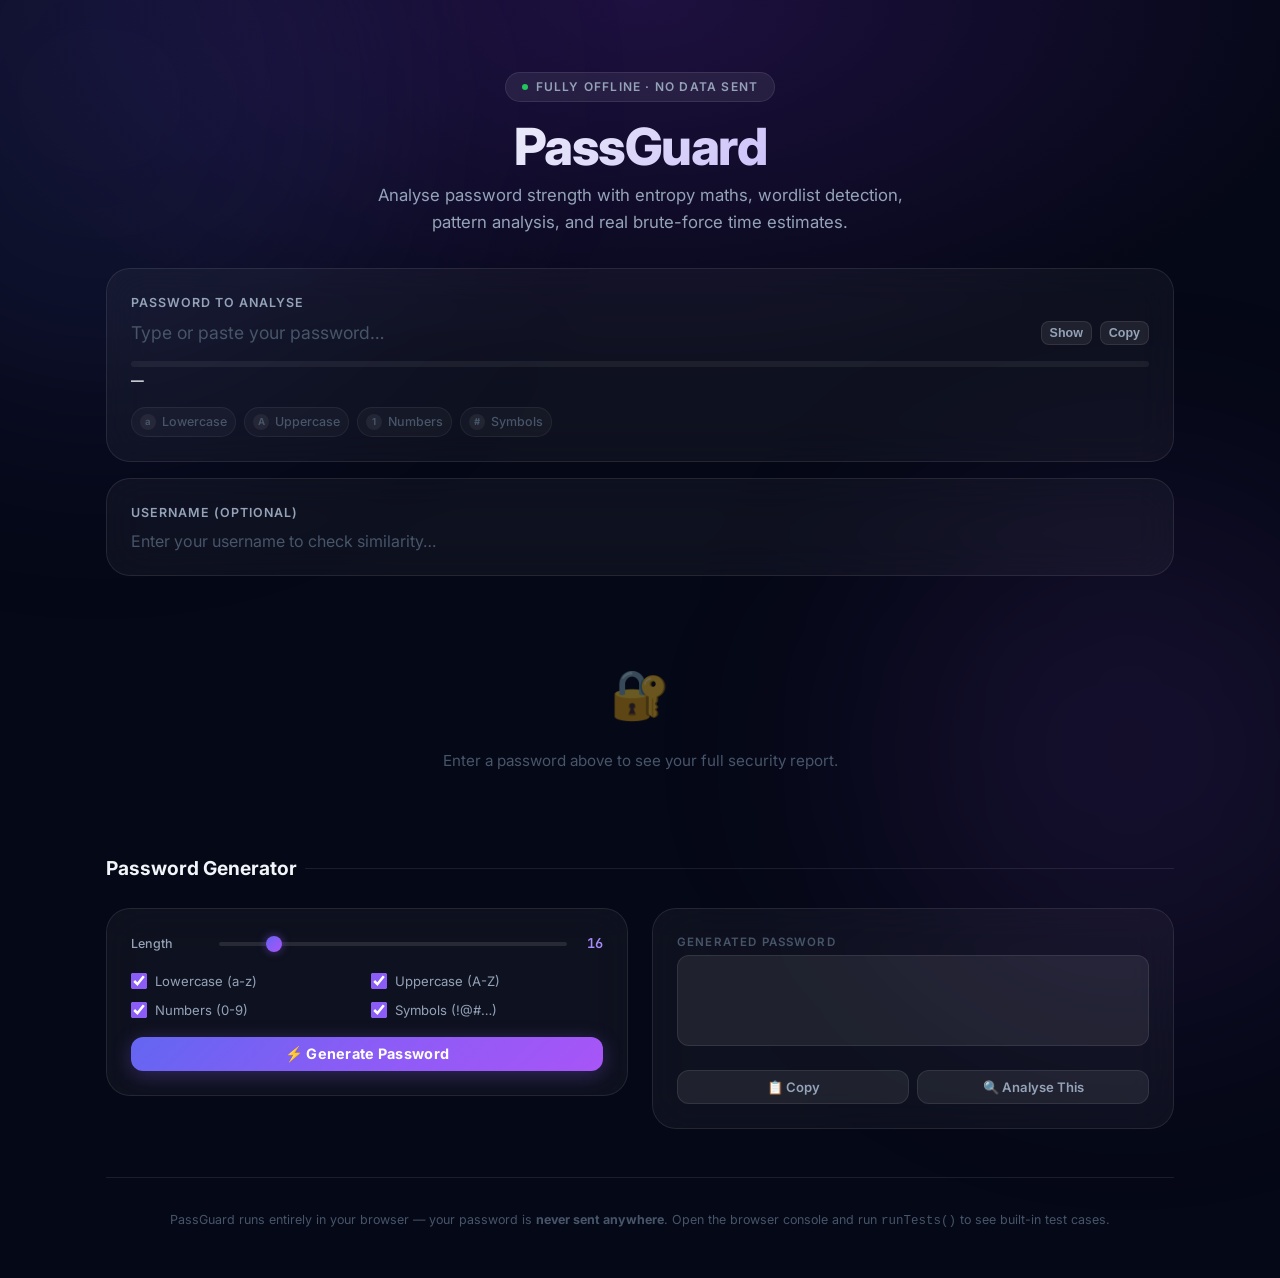
==== app/index.html @ c287ff13 "feat: Restructure project into app, extension, and shared modules" ====
<!DOCTYPE html>
<html lang="en">
<head>
  <meta charset="UTF-8" />
  <meta name="viewport" content="width=device-width, initial-scale=1.0" />
  <meta name="description" content="Analyse your password's strength with entropy calculation, pattern detection, common wordlist checks, username similarity analysis, and brute-force time estimation. Fully offline." />
  <title>PassGuard — Password Strength Analyzer</title>

  <!-- Favicon (inline SVG as data URI) -->
  <link rel="icon" href="data:image/svg+xml,<svg xmlns='http://www.w3.org/2000/svg' viewBox='0 0 100 100'><text y='.9em' font-size='90'>🔐</text></svg>" />

  <link rel="stylesheet" href="style.css" />
</head>
<body>

<div class="page-wrapper">

  <!-- ── Header ──────────────────────────────────────────────────────────── -->
  <header class="site-header">
    <div class="logo-badge">
      <span class="dot"></span>
      Fully Offline · No Data Sent
    </div>
    <h1>PassGuard</h1>
    <p>Analyse password strength with entropy maths, wordlist detection, pattern analysis, and real brute-force time estimates.</p>
  </header>

  <!-- ── Input Card ───────────────────────────────────────────────────────── -->
  <section class="input-section" aria-label="Password input">

    <div class="glass-card">
      <label class="input-label" for="password-input">Password to Analyse</label>
      <div class="input-row">
        <input
          type="password"
          id="password-input"
          class="password-field"
          placeholder="Type or paste your password…"
          autocomplete="off"
          autocorrect="off"
          autocapitalize="off"
          spellcheck="false"
        />
        <button class="icon-btn" id="toggle-visibility" aria-label="Toggle password visibility">Show</button>
        <button class="icon-btn" id="copy-btn" aria-label="Copy password">Copy</button>
      </div>

      <!-- Strength bar -->
      <div class="strength-bar-track" role="progressbar" aria-label="Password strength">
        <div id="strength-bar"></div>
      </div>
      <div class="strength-label-row">
        <span id="strength-label" class="strength-label">—</span>
      </div>

      <!-- Character class indicators -->
      <div class="char-indicators" aria-label="Character class checklist">
        <div class="char-ind inactive" id="ind-lower">
          <span class="ind-icon">a</span> Lowercase
        </div>
        <div class="char-ind inactive" id="ind-upper">
          <span class="ind-icon">A</span> Uppercase
        </div>
        <div class="char-ind inactive" id="ind-digit">
          <span class="ind-icon">1</span> Numbers
        </div>
        <div class="char-ind inactive" id="ind-symbol">
          <span class="ind-icon">#</span> Symbols
        </div>
      </div>
    </div>

    <div class="glass-card">
      <label class="input-label" for="username-input">Username (optional)</label>
      <div class="input-row">
        <input
          type="text"
          id="username-input"
          class="text-field"
          placeholder="Enter your username to check similarity…"
          autocomplete="off"
          spellcheck="false"
        />
      </div>
    </div>

  </section>

  <!-- ── Empty state ──────────────────────────────────────────────────────── -->
  <div id="empty-state" aria-live="polite">
    <div class="empty-state">
      <div class="empty-icon">🔐</div>
      <p>Enter a password above to see your full security report.</p>
    </div>
  </div>

  <!-- ── Results ──────────────────────────────────────────────────────────── -->
  <section id="results-panel" class="hidden" aria-live="polite" aria-label="Analysis results">

    <div class="results-grid">

      <!-- Left column: Score ring + breakdown -->
      <div>
        <div class="glass-card score-card">
          <!-- SVG Score Ring -->
          <div class="score-ring-wrap" role="img" aria-label="Password score ring">
            <svg width="160" height="160" viewBox="0 0 120 120">
              <circle id="score-ring-bg"   cx="60" cy="60" r="54" />
              <circle id="score-ring-fill" cx="60" cy="60" r="54" />
            </svg>
            <div class="score-center">
              <span id="score-value" aria-label="Score">0</span>
              <span class="score-max">/100</span>
            </div>
          </div>

          <div id="score-category" class="score-category">—</div>

          <!-- Score breakdown bars -->
          <div class="section-title">Score Breakdown</div>
          <div id="breakdown-bars"></div>
        </div>
      </div>

      <!-- Right column: stats, issues, crack time, suggestions -->
      <div>

        <!-- Stat cards -->
        <div class="stats-grid" aria-label="Password statistics">
          <div class="stat-card">
            <div class="stat-label">Length</div>
            <div class="stat-value" id="stat-length">—</div>
          </div>
          <div class="stat-card">
            <div class="stat-label">Entropy</div>
            <div class="stat-value" id="stat-entropy">—</div>
          </div>
          <div class="stat-card">
            <div class="stat-label">Charset Size</div>
            <div class="stat-value" id="stat-charset">—</div>
          </div>
          <div class="stat-card">
            <div class="stat-label">Variety</div>
            <div class="stat-value" id="stat-variety">—</div>
          </div>
        </div>

        <!-- Issues panel (hidden when no issues) -->
        <div id="issues-panel" class="issues-panel hidden" role="alert" aria-label="Security issues">
          <div class="issues-header">⚠ Issues Found</div>
          <ul id="issues-list" class="issues-list"></ul>
        </div>

        <!-- Crack time table -->
        <div class="glass-card" style="padding: var(--sp-lg); margin-bottom: var(--sp-lg);">
          <div class="section-title">Estimated Crack Time</div>
          <table class="crack-table" aria-label="Brute-force crack time estimates">
            <thead>
              <tr>
                <th>Attack Scenario</th>
                <th style="text-align:right;">Est. Time</th>
              </tr>
            </thead>
            <tbody id="crack-time-body"></tbody>
          </table>
        </div>

        <!-- Suggestions -->
        <div class="glass-card" style="padding: var(--sp-lg);">
          <div class="section-title">Suggestions</div>
          <div id="suggestions-list" class="suggestions-list"></div>
        </div>

      </div>
    </div>
  </section>

  <!-- ── Advanced Personalized Attack Analysis ─────────────────────────────── -->
  <section id="personal-attack-section" class="hidden personal-attack-section" aria-label="Advanced personalized attack analysis">

    <h2 class="section-heading">🎯 Advanced Personalized Attack Analysis</h2>

    <!-- Step 2: CTA card — always visible when password is entered -->
    <div id="personal-cta-card" class="glass-card personal-cta-card">
      <div class="personal-cta-inner">
        <div class="personal-cta-icon">🕵️</div>
        <div class="personal-cta-text">
          <div class="personal-cta-title">Simulate a Targeted Attack</div>
          <p class="personal-cta-desc">
            Test your password against a personalised dictionary generated from information
            someone who knows you might use — names, birthdays, pets, and more.
            All fields are optional. Nothing is sent anywhere.
          </p>
        </div>
        <button id="show-personal-form-btn" class="btn-personal-run" aria-label="Run advanced personalized analysis">
          Run Advanced Analysis
        </button>
      </div>
    </div>

    <!-- Step 3: Profile form (hidden until button clicked) -->
    <div id="personal-form-card" class="glass-card hidden personal-form-card">
      <div class="personal-form-header">
        <span class="personal-form-icon">👤</span>
        <div>
          <div class="personal-form-title">Enter Personal Information</div>
          <div class="personal-form-subtitle">All fields are optional — fill in what you know.</div>
        </div>
      </div>

      <div class="personal-form-grid">

        <div class="personal-field-group">
          <label class="personal-field-label" for="pa-first-name">First Name</label>
          <input type="text" id="pa-first-name" class="personal-field-input" placeholder="e.g. Sanskar" autocomplete="off" spellcheck="false" />
        </div>

        <div class="personal-field-group">
          <label class="personal-field-label" for="pa-last-name">Last Name</label>
          <input type="text" id="pa-last-name" class="personal-field-input" placeholder="e.g. Phougat" autocomplete="off" spellcheck="false" />
        </div>

        <div class="personal-field-group">
          <label class="personal-field-label" for="pa-nickname">Nickname</label>
          <input type="text" id="pa-nickname" class="personal-field-input" placeholder="e.g. Sandy" autocomplete="off" spellcheck="false" />
        </div>

        <div class="personal-field-group">
          <label class="personal-field-label" for="pa-username">Username</label>
          <input type="text" id="pa-username" class="personal-field-input" placeholder="e.g. sanskar_01" autocomplete="off" spellcheck="false" />
        </div>

        <div class="personal-field-group">
          <label class="personal-field-label" for="pa-dob">Date of Birth</label>
          <input type="date" id="pa-dob" class="personal-field-input personal-field-date" />
        </div>

        <div class="personal-field-group">
          <label class="personal-field-label" for="pa-partner">Partner's Name</label>
          <input type="text" id="pa-partner" class="personal-field-input" placeholder="e.g. Priya" autocomplete="off" spellcheck="false" />
        </div>

        <div class="personal-field-group">
          <label class="personal-field-label" for="pa-pet">Pet's Name</label>
          <input type="text" id="pa-pet" class="personal-field-input" placeholder="e.g. Bruno" autocomplete="off" spellcheck="false" />
        </div>

        <div class="personal-field-group">
          <label class="personal-field-label" for="pa-company">Company Name</label>
          <input type="text" id="pa-company" class="personal-field-input" placeholder="e.g. TechCorp" autocomplete="off" spellcheck="false" />
        </div>

      </div>

      <div class="personal-form-actions">
        <button id="run-personal-analysis-btn" class="btn-primary personal-generate-btn" aria-label="Generate dictionary and analyse">
          ⚡ Generate &amp; Analyse
        </button>
        <button id="cancel-personal-btn" class="btn-secondary" aria-label="Cancel">
          Cancel
        </button>
      </div>
    </div>

    <!-- Loading state -->
    <div id="personal-loading-card" class="glass-card hidden personal-loading-card" aria-live="polite">
      <div class="personal-loading-inner">
        <div class="personal-spinner"></div>
        <div class="personal-loading-text">
          <div class="personal-loading-title">Generating personalised dictionary…</div>
          <div class="personal-loading-sub">Analysing name combinations, dates, and patterns</div>
        </div>
      </div>
    </div>

    <!-- Step 6: Results card -->
    <div id="personal-results-card" class="glass-card hidden personal-results-card" aria-live="polite">

      <!-- Top stat row -->
      <div class="personal-stats-row">

        <div class="personal-stat-card">
          <div class="personal-stat-label">Dictionary Size</div>
          <div class="personal-stat-value" id="pa-dict-size">—</div>
          <div class="personal-stat-sub">passwords generated</div>
        </div>

        <div class="personal-stat-card" id="pa-found-card">
          <div class="personal-stat-label">Password Found</div>
          <div class="personal-stat-value" id="pa-found">—</div>
          <div class="personal-stat-sub" id="pa-found-sub">in dictionary</div>
        </div>

        <div class="personal-stat-card" id="pa-rank-card">
          <div class="personal-stat-label">Attack Rank</div>
          <div class="personal-stat-value" id="pa-rank">—</div>
          <div class="personal-stat-sub">guess number</div>
        </div>

      </div>

      <!-- Personal Attack Score bar -->
      <div class="personal-score-section">
        <div class="personal-score-header">
          <span class="personal-score-label">Personalized Attack Resistance</span>
          <span class="personal-score-value" id="pa-score-value">—</span>
        </div>
        <div class="personal-score-track" role="progressbar" aria-label="Personal attack resistance score">
          <div class="personal-score-fill" id="pa-score-fill"></div>
        </div>
      </div>

      <!-- Risk level badge -->
      <div class="personal-risk-row">
        <span class="personal-risk-label">Risk Level</span>
        <span class="personal-risk-badge" id="pa-risk-badge">—</span>
      </div>

      <!-- Explanation list -->
      <div class="personal-explanation" id="pa-explanation">
        <div class="personal-explanation-title">⚡ Analysis Details</div>
        <ul class="personal-explanation-list" id="pa-explanation-list"></ul>
      </div>

      <!-- Actions -->
      <div class="personal-results-actions">
        <button id="download-dict-btn" class="btn-download-dict" aria-label="Download personalized dictionary as text file">
          ⬇️ Download Dictionary
        </button>
        <button id="rerun-personal-btn" class="btn-secondary personal-rerun-btn" aria-label="Edit profile and re-run analysis">
          ✏️ Edit &amp; Re-run
        </button>
      </div>

    </div>

  </section>

  <!-- ── Password Generator ────────────────────────────────────────────────── -->
  <section class="generator-section" aria-label="Password generator">
    <h2 class="section-heading">Password Generator</h2>

    <div class="generator-grid">

      <!-- Controls -->
      <div class="glass-card">
        <div class="gen-controls">

          <div class="slider-row">
            <span class="slider-label">Length</span>
            <input type="range" id="gen-length" min="8" max="64" value="16"
                   aria-label="Generated password length" />
            <span class="slider-value" id="gen-length-display">16</span>
          </div>

          <div class="checkbox-grid">
            <label class="checkbox-label">
              <input type="checkbox" id="gen-lower" checked /> Lowercase (a-z)
            </label>
            <label class="checkbox-label">
              <input type="checkbox" id="gen-upper" checked /> Uppercase (A-Z)
            </label>
            <label class="checkbox-label">
              <input type="checkbox" id="gen-digits" checked /> Numbers (0-9)
            </label>
            <label class="checkbox-label">
              <input type="checkbox" id="gen-symbols" checked /> Symbols (!@#…)
            </label>
          </div>

          <button class="btn-primary" id="gen-btn" aria-label="Generate new password">
            ⚡ Generate Password
          </button>

        </div>
      </div>

      <!-- Output -->
      <div class="glass-card">
        <div class="gen-output-wrap">
          <div class="gen-output-label">Generated Password</div>
          <textarea id="gen-output" rows="3" readonly aria-label="Generated password output"></textarea>
        </div>

        <div class="gen-actions">
          <button class="btn-secondary" id="gen-copy-btn" aria-label="Copy generated password">
            📋 Copy
          </button>
          <button class="btn-secondary" id="gen-use-btn" aria-label="Analyse generated password">
            🔍 Analyse This
          </button>
        </div>
      </div>

    </div>
  </section>

  <!-- ── Footer ───────────────────────────────────────────────────────────── -->
  <footer class="site-footer">
    <p>
      PassGuard runs entirely in your browser — your password is <strong>never sent anywhere</strong>.
      Open the browser console and run <code>runTests()</code> to see built-in test cases.
    </p>
  </footer>

</div><!-- /page-wrapper -->

<!-- ES Module entry point -->
<script type="module" src="app.js"></script>

</body>
</html>
---- app/style.css ----
/* ──────────────────────────────────────────────────────────────────────────────
   style.css — Password Strength Analyzer
   Dark glassmorphism design system with premium micro-animations.
   ─────────────────────────────────────────────────────────────────────────── */

/* ── Google Fonts ──────────────────────────────────────────────────────────── */
@import url('https://fonts.googleapis.com/css2?family=Inter:wght@300;400;500;600;700;800&family=JetBrains+Mono:wght@400;500&display=swap');

/* ── Design Tokens ─────────────────────────────────────────────────────────── */
:root {
  /* Background layers */
  --bg-base:       #050816;
  --bg-surface:    rgba(255,255,255,0.04);
  --bg-surface-2:  rgba(255,255,255,0.07);
  --bg-hover:      rgba(255,255,255,0.09);

  /* Brand gradient */
  --grad-primary:  linear-gradient(135deg, #6366f1 0%, #8b5cf6 50%, #a855f7 100%);
  --grad-bg:       radial-gradient(ellipse 80% 60% at 50% 0%, #1e1040 0%, #050816 70%);

  /* Text */
  --text-primary:   #f1f5f9;
  --text-secondary: #94a3b8;
  --text-muted:     #475569;

  /* Borders */
  --border:         rgba(255,255,255,0.09);
  --border-hover:   rgba(139,92,246,0.4);

  /* Severity colours */
  --c-danger:   #ef4444;
  --c-warning:  #f59e0b;
  --c-moderate: #84cc16;
  --c-safe:     #22c55e;

  /* Category colours */
  --c-weak:        #ef4444;
  --c-moderate-c:  #f59e0b;
  --c-strong:      #84cc16;
  --c-very-strong: #22c55e;

  /* Spacing scale */
  --sp-xs:  4px;
  --sp-sm:  8px;
  --sp-md:  16px;
  --sp-lg:  24px;
  --sp-xl:  32px;
  --sp-2xl: 48px;

  /* Border radius */
  --r-sm:  8px;
  --r-md:  12px;
  --r-lg:  16px;
  --r-xl:  24px;
  --r-pill: 999px;

  /* Transitions */
  --t-fast:   150ms ease;
  --t-normal: 250ms ease;
  --t-slow:   400ms ease;
}

/* ── Reset ─────────────────────────────────────────────────────────────────── */
*, *::before, *::after { box-sizing: border-box; margin: 0; padding: 0; }
html { font-size: 16px; scroll-behavior: smooth; }

body {
  font-family: 'Inter', system-ui, sans-serif;
  background: var(--bg-base);
  background-image: var(--grad-bg);
  background-attachment: fixed;
  color: var(--text-primary);
  min-height: 100vh;
  line-height: 1.6;
  -webkit-font-smoothing: antialiased;
}

/* Scrollbar */
::-webkit-scrollbar { width: 6px; }
::-webkit-scrollbar-track { background: transparent; }
::-webkit-scrollbar-thumb { background: rgba(139,92,246,0.4); border-radius: var(--r-pill); }

/* ── Floating background orbs ──────────────────────────────────────────────── */
body::before, body::after {
  content: "";
  position: fixed;
  border-radius: 50%;
  filter: blur(120px);
  pointer-events: none;
  z-index: 0;
}
body::before {
  width: 600px; height: 600px;
  top: -200px; left: -200px;
  background: rgba(99,102,241,0.12);
}
body::after {
  width: 500px; height: 500px;
  bottom: -100px; right: -100px;
  background: rgba(168,85,247,0.10);
}

/* ── Layout ────────────────────────────────────────────────────────────────── */
.page-wrapper {
  position: relative;
  z-index: 1;
  max-width: 1100px;
  margin: 0 auto;
  padding: var(--sp-lg) var(--sp-md);
}

/* ── Header ────────────────────────────────────────────────────────────────── */
.site-header {
  text-align: center;
  padding: var(--sp-2xl) 0 var(--sp-xl);
}

.logo-badge {
  display: inline-flex;
  align-items: center;
  gap: var(--sp-sm);
  background: var(--bg-surface-2);
  border: 1px solid var(--border);
  border-radius: var(--r-pill);
  padding: var(--sp-xs) var(--sp-md);
  font-size: 0.75rem;
  font-weight: 600;
  text-transform: uppercase;
  letter-spacing: 0.1em;
  color: var(--text-secondary);
  margin-bottom: var(--sp-md);
}
.logo-badge .dot {
  width: 6px; height: 6px;
  border-radius: 50%;
  background: var(--c-safe);
  animation: pulse-dot 2s infinite;
}

@keyframes pulse-dot {
  0%, 100% { opacity: 1; transform: scale(1); }
  50%       { opacity: 0.5; transform: scale(0.8); }
}

.site-header h1 {
  font-size: clamp(2rem, 5vw, 3.2rem);
  font-weight: 800;
  line-height: 1.1;
  letter-spacing: -0.03em;
  background: linear-gradient(135deg, #f1f5f9 30%, #a78bfa 100%);
  -webkit-background-clip: text;
  -webkit-text-fill-color: transparent;
  background-clip: text;
  margin-bottom: var(--sp-sm);
}

.site-header p {
  color: var(--text-secondary);
  font-size: 1.05rem;
  max-width: 540px;
  margin: 0 auto;
}

/* ── Input section ─────────────────────────────────────────────────────────── */
.input-section {
  display: grid;
  gap: var(--sp-md);
  margin-bottom: var(--sp-xl);
}

.glass-card {
  background: var(--bg-surface);
  border: 1px solid var(--border);
  border-radius: var(--r-xl);
  padding: var(--sp-lg);
  backdrop-filter: blur(20px);
  -webkit-backdrop-filter: blur(20px);
  transition: border-color var(--t-normal), box-shadow var(--t-normal);
}
.glass-card:focus-within {
  border-color: var(--border-hover);
  box-shadow: 0 0 0 1px rgba(139,92,246,0.2), 0 8px 32px rgba(0,0,0,0.3);
}

.input-label {
  display: block;
  font-size: 0.78rem;
  font-weight: 600;
  text-transform: uppercase;
  letter-spacing: 0.08em;
  color: var(--text-secondary);
  margin-bottom: var(--sp-sm);
}

.input-row {
  display: flex;
  align-items: center;
  gap: var(--sp-sm);
}

.password-field {
  flex: 1;
  background: transparent;
  border: none;
  outline: none;
  font-family: 'JetBrains Mono', monospace;
  font-size: 1.1rem;
  color: var(--text-primary);
  caret-color: #8b5cf6;
  letter-spacing: 0.05em;
}
.password-field::placeholder { color: var(--text-muted); font-family: 'Inter', sans-serif; letter-spacing: 0; }

.text-field {
  flex: 1;
  background: transparent;
  border: none;
  outline: none;
  font-family: 'Inter', sans-serif;
  font-size: 1rem;
  color: var(--text-primary);
  caret-color: #8b5cf6;
}
.text-field::placeholder { color: var(--text-muted); }

.icon-btn {
  background: var(--bg-surface-2);
  border: 1px solid var(--border);
  border-radius: var(--r-sm);
  color: var(--text-secondary);
  font-size: 0.78rem;
  font-weight: 600;
  padding: var(--sp-xs) var(--sp-sm);
  cursor: pointer;
  transition: all var(--t-fast);
  white-space: nowrap;
}
.icon-btn:hover {
  background: var(--bg-hover);
  color: var(--text-primary);
  border-color: var(--border-hover);
}

/* ── Strength bar ──────────────────────────────────────────────────────────── */
.strength-bar-track {
  height: 6px;
  background: rgba(255,255,255,0.06);
  border-radius: var(--r-pill);
  margin-top: var(--sp-md);
  overflow: hidden;
}
#strength-bar {
  height: 100%;
  border-radius: var(--r-pill);
  width: 0%;
  transition: width 0.5s cubic-bezier(0.34,1.56,0.64,1), background var(--t-normal);
}
.strength-label-row {
  display: flex;
  justify-content: space-between;
  align-items: center;
  margin-top: var(--sp-xs);
  font-size: 0.8rem;
}
.strength-label { font-weight: 600; }
.strength-label.weak        { color: var(--c-weak); }
.strength-label.moderate    { color: var(--c-moderate-c); }
.strength-label.strong      { color: var(--c-strong); }
.strength-label.very-strong { color: var(--c-very-strong); }

/* ── Char class indicators ─────────────────────────────────────────────────── */
.char-indicators {
  display: flex;
  gap: var(--sp-sm);
  flex-wrap: wrap;
  margin-top: var(--sp-md);
}
.char-ind {
  display: flex;
  align-items: center;
  gap: 6px;
  font-size: 0.78rem;
  font-weight: 500;
  padding: var(--sp-xs) var(--sp-sm);
  border-radius: var(--r-pill);
  border: 1px solid transparent;
  transition: all var(--t-normal);
}
.char-ind .ind-icon {
  width: 16px; height: 16px;
  border-radius: 50%;
  display: flex; align-items: center; justify-content: center;
  font-size: 0.6rem;
  font-weight: 700;
}
.char-ind.active {
  background: rgba(34,197,94,0.1);
  border-color: rgba(34,197,94,0.3);
  color: #86efac;
}
.char-ind.active .ind-icon { background: rgba(34,197,94,0.3); color: #22c55e; }
.char-ind.inactive {
  background: rgba(255,255,255,0.03);
  border-color: rgba(255,255,255,0.06);
  color: var(--text-muted);
}
.char-ind.inactive .ind-icon { background: rgba(255,255,255,0.06); color: var(--text-muted); }

/* ── Results grid ──────────────────────────────────────────────────────────── */
.hidden { display: none !important; }

.empty-state {
  text-align: center;
  padding: var(--sp-2xl) var(--sp-lg);
  color: var(--text-muted);
}
.empty-state .empty-icon { font-size: 3rem; margin-bottom: var(--sp-md); opacity: 0.4; }
.empty-state p { font-size: 0.95rem; }

.results-grid {
  display: grid;
  grid-template-columns: 260px 1fr;
  gap: var(--sp-lg);
  align-items: start;
}
@media (max-width: 768px) { .results-grid { grid-template-columns: 1fr; } }

/* ── Score ring card ───────────────────────────────────────────────────────── */
.score-card {
  text-align: center;
  padding: var(--sp-xl) var(--sp-lg);
}
.score-ring-wrap {
  position: relative;
  width: 160px;
  height: 160px;
  margin: 0 auto var(--sp-md);
}
.score-ring-wrap svg { transform: rotate(-90deg); }
#score-ring-bg   { fill: none; stroke: rgba(255,255,255,0.06); stroke-width: 8; }
#score-ring-fill {
  fill: none;
  stroke: #6366f1;
  stroke-width: 8;
  stroke-linecap: round;
  stroke-dasharray: 339.3;
  stroke-dashoffset: 339.3;
  transition: stroke-dashoffset 0.7s cubic-bezier(0.34,1.56,0.64,1), stroke var(--t-normal);
}
.score-center {
  position: absolute;
  inset: 0;
  display: flex;
  flex-direction: column;
  align-items: center;
  justify-content: center;
}
#score-value {
  font-size: 2.4rem;
  font-weight: 800;
  line-height: 1;
  letter-spacing: -0.04em;
}
.score-max { font-size: 0.7rem; color: var(--text-muted); font-weight: 500; }

.score-category {
  font-size: 1rem;
  font-weight: 700;
  letter-spacing: 0.02em;
  margin-bottom: var(--sp-lg);
}
.score-category.weak        { color: var(--c-weak); }
.score-category.moderate    { color: var(--c-moderate-c); }
.score-category.strong      { color: var(--c-strong); }
.score-category.very-strong { color: var(--c-very-strong); }

/* ── Breakdown bars ────────────────────────────────────────────────────────── */
.section-title {
  font-size: 0.72rem;
  font-weight: 700;
  text-transform: uppercase;
  letter-spacing: 0.1em;
  color: var(--text-muted);
  margin-bottom: var(--sp-md);
}
.breakdown-row {
  display: flex;
  align-items: center;
  gap: var(--sp-sm);
  margin-bottom: var(--sp-sm);
  font-size: 0.78rem;
}
.breakdown-label {
  width: 64px;
  color: var(--text-secondary);
  font-weight: 500;
  flex-shrink: 0;
}
.breakdown-track {
  flex: 1;
  height: 6px;
  background: rgba(255,255,255,0.06);
  border-radius: var(--r-pill);
  overflow: hidden;
}
.breakdown-fill {
  height: 100%;
  border-radius: var(--r-pill);
  transition: width 0.6s cubic-bezier(0.34,1.56,0.64,1);
}
.breakdown-pts {
  width: 38px;
  text-align: right;
  color: var(--text-muted);
  font-family: 'JetBrains Mono', monospace;
  font-size: 0.72rem;
}

/* ── Stats row ─────────────────────────────────────────────────────────────── */
.stats-grid {
  display: grid;
  grid-template-columns: repeat(2, 1fr);
  gap: var(--sp-sm);
  margin-bottom: var(--sp-lg);
}
.stat-card {
  background: var(--bg-surface-2);
  border: 1px solid var(--border);
  border-radius: var(--r-md);
  padding: var(--sp-md);
}
.stat-label {
  font-size: 0.68rem;
  font-weight: 600;
  text-transform: uppercase;
  letter-spacing: 0.08em;
  color: var(--text-muted);
  margin-bottom: var(--sp-xs);
}
.stat-value {
  font-size: 1.1rem;
  font-weight: 700;
  color: var(--text-primary);
  font-family: 'JetBrains Mono', monospace;
}

/* ── Issues panel ──────────────────────────────────────────────────────────── */
.issues-panel {
  background: rgba(239,68,68,0.06);
  border: 1px solid rgba(239,68,68,0.2);
  border-radius: var(--r-lg);
  padding: var(--sp-md);
  margin-bottom: var(--sp-lg);
}
.issues-header {
  font-size: 0.78rem;
  font-weight: 700;
  text-transform: uppercase;
  letter-spacing: 0.08em;
  color: #fca5a5;
  margin-bottom: var(--sp-sm);
}
.issues-list { list-style: none; display: flex; flex-direction: column; gap: var(--sp-xs); }
.issue {
  display: flex;
  align-items: center;
  gap: var(--sp-sm);
  font-size: 0.82rem;
  animation: slide-in var(--t-normal) ease both;
}
.issue-dot {
  width: 6px; height: 6px;
  border-radius: 50%;
  flex-shrink: 0;
}
.issue-high   .issue-dot { background: var(--c-danger); }
.issue-medium .issue-dot { background: var(--c-warning); }
.issue-low    .issue-dot { background: var(--text-muted); }
.issue-high   { color: #fca5a5; }
.issue-medium { color: #fde68a; }
.issue-low    { color: var(--text-secondary); }

/* ── Crack time table ──────────────────────────────────────────────────────── */
.crack-table {
  width: 100%;
  border-collapse: collapse;
  font-size: 0.85rem;
  margin-bottom: var(--sp-lg);
}
.crack-table thead th {
  text-align: left;
  font-size: 0.68rem;
  font-weight: 700;
  text-transform: uppercase;
  letter-spacing: 0.1em;
  color: var(--text-muted);
  padding: var(--sp-sm) var(--sp-md) var(--sp-sm) 0;
  border-bottom: 1px solid var(--border);
}
.crack-table thead th:last-child { text-align: right; }
.crack-table tbody tr {
  border-bottom: 1px solid rgba(255,255,255,0.04);
  transition: background var(--t-fast);
}
.crack-table tbody tr:last-child { border-bottom: none; }
.crack-table tbody tr:hover { background: var(--bg-surface-2); }
.crack-table td { padding: var(--sp-sm) var(--sp-md) var(--sp-sm) 0; vertical-align: middle; }
.scenario-name { font-weight: 600; color: var(--text-primary); }
.scenario-desc { font-size: 0.72rem; color: var(--text-muted); }
.crack-time {
  text-align: right;
  font-family: 'JetBrains Mono', monospace;
  font-weight: 600;
  font-size: 0.82rem;
  white-space: nowrap;
}
.crack-danger   { color: var(--c-danger); }
.crack-warning  { color: var(--c-warning); }
.crack-moderate { color: var(--c-moderate); }
.crack-safe     { color: var(--c-safe); }

/* ── Suggestions ───────────────────────────────────────────────────────────── */
.suggestions-list { display: flex; flex-direction: column; gap: var(--sp-sm); }
.suggestion-card {
  display: flex;
  align-items: flex-start;
  gap: var(--sp-sm);
  background: var(--bg-surface-2);
  border: 1px solid var(--border);
  border-radius: var(--r-md);
  padding: var(--sp-sm) var(--sp-md);
  font-size: 0.84rem;
  animation: slide-in var(--t-normal) ease both;
  transition: border-color var(--t-fast);
}
.suggestion-card:hover { border-color: var(--border-hover); }
.suggestion-high   { border-left: 3px solid var(--c-danger); }
.suggestion-medium { border-left: 3px solid var(--c-warning); }
.suggestion-low    { border-left: 3px solid var(--c-safe); }
.suggestion-icon { font-size: 1rem; flex-shrink: 0; margin-top: 1px; }
.suggestion-text { color: var(--text-secondary); line-height: 1.5; }

/* ── Generator section ─────────────────────────────────────────────────────── */
.generator-section { margin-top: var(--sp-xl); }
.generator-grid {
  display: grid;
  grid-template-columns: 1fr 1fr;
  gap: var(--sp-lg);
  align-items: start;
}
@media (max-width: 640px) { .generator-grid { grid-template-columns: 1fr; } }

.section-heading {
  font-size: 1.2rem;
  font-weight: 700;
  margin-bottom: var(--sp-lg);
  display: flex;
  align-items: center;
  gap: var(--sp-sm);
}
.section-heading::after {
  content: "";
  flex: 1;
  height: 1px;
  background: var(--border);
}

.gen-controls { display: flex; flex-direction: column; gap: var(--sp-md); }

.slider-row {
  display: flex;
  align-items: center;
  gap: var(--sp-sm);
}
.slider-label {
  font-size: 0.78rem;
  font-weight: 500;
  color: var(--text-secondary);
  width: 80px;
}
input[type=range] {
  flex: 1;
  -webkit-appearance: none;
  height: 4px;
  background: rgba(255,255,255,0.1);
  border-radius: var(--r-pill);
  outline: none;
}
input[type=range]::-webkit-slider-thumb {
  -webkit-appearance: none;
  width: 16px; height: 16px;
  border-radius: 50%;
  background: var(--grad-primary);
  cursor: pointer;
  box-shadow: 0 0 8px rgba(139,92,246,0.5);
  transition: box-shadow var(--t-fast);
}
input[type=range]::-webkit-slider-thumb:hover {
  box-shadow: 0 0 16px rgba(139,92,246,0.8);
}
.slider-value {
  font-family: 'JetBrains Mono', monospace;
  font-size: 0.85rem;
  font-weight: 600;
  color: #a78bfa;
  width: 28px;
  text-align: right;
}

.checkbox-grid {
  display: grid;
  grid-template-columns: 1fr 1fr;
  gap: var(--sp-sm);
}
.checkbox-label {
  display: flex;
  align-items: center;
  gap: var(--sp-sm);
  font-size: 0.82rem;
  color: var(--text-secondary);
  cursor: pointer;
  user-select: none;
}
.checkbox-label input[type=checkbox] {
  width: 16px; height: 16px;
  accent-color: #8b5cf6;
  cursor: pointer;
}

.btn-primary {
  width: 100%;
  padding: var(--sp-sm) var(--sp-md);
  background: var(--grad-primary);
  border: none;
  border-radius: var(--r-md);
  color: white;
  font-weight: 700;
  font-size: 0.9rem;
  font-family: 'Inter', sans-serif;
  cursor: pointer;
  letter-spacing: 0.02em;
  transition: opacity var(--t-fast), transform var(--t-fast), box-shadow var(--t-fast);
  box-shadow: 0 4px 20px rgba(139,92,246,0.3);
}
.btn-primary:hover {
  opacity: 0.9;
  transform: translateY(-1px);
  box-shadow: 0 6px 28px rgba(139,92,246,0.45);
}
.btn-primary:active { transform: translateY(0); }

.gen-output-wrap { margin-bottom: var(--sp-md); }
.gen-output-label {
  font-size: 0.72rem;
  font-weight: 600;
  text-transform: uppercase;
  letter-spacing: 0.1em;
  color: var(--text-muted);
  margin-bottom: var(--sp-xs);
}
#gen-output {
  width: 100%;
  background: var(--bg-surface-2);
  border: 1px solid var(--border);
  border-radius: var(--r-md);
  padding: var(--sp-md);
  font-family: 'JetBrains Mono', monospace;
  font-size: 0.9rem;
  color: #a78bfa;
  resize: none;
  outline: none;
  min-height: 64px;
  letter-spacing: 0.04em;
  cursor: text;
  user-select: all;
}

.gen-actions { display: flex; gap: var(--sp-sm); }
.btn-secondary {
  flex: 1;
  padding: var(--sp-sm);
  background: var(--bg-surface-2);
  border: 1px solid var(--border);
  border-radius: var(--r-md);
  color: var(--text-secondary);
  font-size: 0.82rem;
  font-weight: 600;
  font-family: 'Inter', sans-serif;
  cursor: pointer;
  transition: all var(--t-fast);
}
.btn-secondary:hover {
  background: var(--bg-hover);
  color: var(--text-primary);
  border-color: var(--border-hover);
}

/* ── Entropy meter in stats ─────────────────────────────────────────────────── */
.entropy-label { font-size: 0.62rem; color: var(--text-muted); margin-top: 2px; }

/* ── Footer ────────────────────────────────────────────────────────────────── */
.site-footer {
  text-align: center;
  padding: var(--sp-xl) 0 var(--sp-lg);
  color: var(--text-muted);
  font-size: 0.78rem;
  border-top: 1px solid var(--border);
  margin-top: var(--sp-2xl);
}
.site-footer a { color: #a78bfa; text-decoration: none; }
.site-footer a:hover { text-decoration: underline; }

/* ── Animations ────────────────────────────────────────────────────────────── */
@keyframes slide-in {
  from { opacity: 0; transform: translateY(8px); }
  to   { opacity: 1; transform: translateY(0); }
}

@keyframes fade-in {
  from { opacity: 0; }
  to   { opacity: 1; }
}

.results-grid { animation: fade-in var(--t-slow) ease; }

/* ── Responsive tweaks ─────────────────────────────────────────────────────── */
@media (max-width: 520px) {
  .stats-grid { grid-template-columns: 1fr 1fr; }
  .char-indicators { flex-direction: column; }
}

/* ══════════════════════════════════════════════════════════════════════════════
   Advanced Personalized Attack Analysis
   ══════════════════════════════════════════════════════════════════════════════ */

.personal-attack-section {
  margin-top: var(--sp-xl);
  animation: fade-in var(--t-slow) ease;
}

/* ── CTA card ───────────────────────────────────────────────────────────────── */
.personal-cta-card {
  background: linear-gradient(135deg, rgba(99,102,241,0.08) 0%, rgba(168,85,247,0.06) 100%);
  border-color: rgba(139,92,246,0.2);
  margin-bottom: var(--sp-md);
}

.personal-cta-inner {
  display: flex;
  align-items: center;
  gap: var(--sp-lg);
  flex-wrap: wrap;
}

.personal-cta-icon {
  font-size: 2.2rem;
  flex-shrink: 0;
  line-height: 1;
  filter: drop-shadow(0 0 12px rgba(139,92,246,0.5));
}

.personal-cta-text { flex: 1; min-width: 220px; }

.personal-cta-title {
  font-size: 1rem;
  font-weight: 700;
  color: var(--text-primary);
  margin-bottom: var(--sp-xs);
}

.personal-cta-desc {
  font-size: 0.84rem;
  color: var(--text-secondary);
  line-height: 1.6;
}

.btn-personal-run {
  flex-shrink: 0;
  padding: var(--sp-sm) var(--sp-lg);
  background: var(--grad-primary);
  border: none;
  border-radius: var(--r-md);
  color: white;
  font-weight: 700;
  font-size: 0.88rem;
  font-family: 'Inter', sans-serif;
  cursor: pointer;
  letter-spacing: 0.02em;
  transition: opacity var(--t-fast), transform var(--t-fast), box-shadow var(--t-fast);
  box-shadow: 0 4px 20px rgba(139,92,246,0.35);
  white-space: nowrap;
}
.btn-personal-run:hover {
  opacity: 0.9;
  transform: translateY(-1px);
  box-shadow: 0 6px 28px rgba(139,92,246,0.5);
}
.btn-personal-run:active { transform: translateY(0); }

/* ── Form card ──────────────────────────────────────────────────────────────── */
.personal-form-card {
  margin-bottom: var(--sp-md);
  animation: slide-in var(--t-normal) ease;
}

.personal-form-header {
  display: flex;
  align-items: center;
  gap: var(--sp-md);
  margin-bottom: var(--sp-lg);
  padding-bottom: var(--sp-md);
  border-bottom: 1px solid var(--border);
}

.personal-form-icon {
  font-size: 1.8rem;
  line-height: 1;
}

.personal-form-title {
  font-size: 0.95rem;
  font-weight: 700;
  color: var(--text-primary);
}

.personal-form-subtitle {
  font-size: 0.78rem;
  color: var(--text-muted);
  margin-top: 2px;
}

.personal-form-grid {
  display: grid;
  grid-template-columns: repeat(2, 1fr);
  gap: var(--sp-md);
  margin-bottom: var(--sp-lg);
}

@media (max-width: 560px) { .personal-form-grid { grid-template-columns: 1fr; } }

.personal-field-group {
  display: flex;
  flex-direction: column;
  gap: var(--sp-xs);
}

.personal-field-label {
  font-size: 0.72rem;
  font-weight: 600;
  text-transform: uppercase;
  letter-spacing: 0.08em;
  color: var(--text-muted);
}

.personal-field-input {
  background: var(--bg-surface-2);
  border: 1px solid var(--border);
  border-radius: var(--r-sm);
  padding: var(--sp-sm) var(--sp-md);
  font-family: 'Inter', sans-serif;
  font-size: 0.88rem;
  color: var(--text-primary);
  outline: none;
  transition: border-color var(--t-fast), box-shadow var(--t-fast);
  width: 100%;
  caret-color: #8b5cf6;
}

.personal-field-input::placeholder { color: var(--text-muted); }

.personal-field-input:focus {
  border-color: rgba(139,92,246,0.5);
  box-shadow: 0 0 0 2px rgba(139,92,246,0.12);
}

.personal-field-date {
  color-scheme: dark;
}

.personal-form-actions {
  display: flex;
  gap: var(--sp-sm);
  flex-wrap: wrap;
}

.personal-generate-btn { flex: 1; min-width: 160px; }

/* ── Loading card ───────────────────────────────────────────────────────────── */
.personal-loading-card {
  margin-bottom: var(--sp-md);
}

.personal-loading-inner {
  display: flex;
  align-items: center;
  gap: var(--sp-lg);
  padding: var(--sp-sm) 0;
}

.personal-spinner {
  width: 36px;
  height: 36px;
  border-radius: 50%;
  border: 3px solid rgba(139,92,246,0.15);
  border-top-color: #8b5cf6;
  animation: spin 0.8s linear infinite;
  flex-shrink: 0;
}

@keyframes spin {
  to { transform: rotate(360deg); }
}

.personal-loading-title {
  font-size: 0.92rem;
  font-weight: 600;
  color: var(--text-primary);
  margin-bottom: 4px;
}

.personal-loading-sub {
  font-size: 0.78rem;
  color: var(--text-muted);
}

/* ── Results card ───────────────────────────────────────────────────────────── */
.personal-results-card {
  animation: slide-in var(--t-slow) ease;
  display: flex;
  flex-direction: column;
  gap: var(--sp-lg);
}

/* Stat row */
.personal-stats-row {
  display: grid;
  grid-template-columns: repeat(3, 1fr);
  gap: var(--sp-md);
}

@media (max-width: 560px) { .personal-stats-row { grid-template-columns: 1fr; } }

.personal-stat-card {
  background: var(--bg-surface-2);
  border: 1px solid var(--border);
  border-radius: var(--r-md);
  padding: var(--sp-md) var(--sp-lg);
  text-align: center;
  transition: border-color var(--t-normal);
}

.personal-stat-card.pa-danger  { border-color: rgba(239,68,68,0.35);  background: rgba(239,68,68,0.06); }
.personal-stat-card.pa-warning { border-color: rgba(245,158,11,0.35); background: rgba(245,158,11,0.06); }
.personal-stat-card.pa-safe   { border-color: rgba(34,197,94,0.35);  background: rgba(34,197,94,0.06); }

.personal-stat-label {
  font-size: 0.66rem;
  font-weight: 700;
  text-transform: uppercase;
  letter-spacing: 0.1em;
  color: var(--text-muted);
  margin-bottom: var(--sp-xs);
}

.personal-stat-value {
  font-size: 1.5rem;
  font-weight: 800;
  font-family: 'JetBrains Mono', monospace;
  color: var(--text-primary);
  line-height: 1.1;
  letter-spacing: -0.02em;
}

.personal-stat-sub {
  font-size: 0.68rem;
  color: var(--text-muted);
  margin-top: 4px;
}

/* Score bar */
.personal-score-section { }

.personal-score-header {
  display: flex;
  justify-content: space-between;
  align-items: center;
  margin-bottom: var(--sp-sm);
}

.personal-score-label {
  font-size: 0.78rem;
  font-weight: 600;
  text-transform: uppercase;
  letter-spacing: 0.08em;
  color: var(--text-muted);
}

.personal-score-value {
  font-family: 'JetBrains Mono', monospace;
  font-size: 0.88rem;
  font-weight: 700;
  color: var(--text-primary);
}

.personal-score-track {
  height: 10px;
  background: rgba(255,255,255,0.06);
  border-radius: var(--r-pill);
  overflow: hidden;
}

.personal-score-fill {
  height: 100%;
  border-radius: var(--r-pill);
  width: 0%;
  transition: width 0.7s cubic-bezier(0.34,1.56,0.64,1), background var(--t-normal);
}

/* Risk badge */
.personal-risk-row {
  display: flex;
  align-items: center;
  gap: var(--sp-md);
}

.personal-risk-label {
  font-size: 0.78rem;
  font-weight: 600;
  text-transform: uppercase;
  letter-spacing: 0.08em;
  color: var(--text-muted);
  flex-shrink: 0;
}

.personal-risk-badge {
  display: inline-flex;
  align-items: center;
  gap: var(--sp-xs);
  padding: 4px 14px;
  border-radius: var(--r-pill);
  font-size: 0.82rem;
  font-weight: 700;
  letter-spacing: 0.04em;
  border: 1px solid transparent;
}

.personal-risk-badge.risk-critical {
  background: rgba(239,68,68,0.15);
  border-color: rgba(239,68,68,0.35);
  color: #fca5a5;
}
.personal-risk-badge.risk-high {
  background: rgba(245,158,11,0.12);
  border-color: rgba(245,158,11,0.3);
  color: #fde68a;
}
.personal-risk-badge.risk-medium {
  background: rgba(234,179,8,0.1);
  border-color: rgba(234,179,8,0.25);
  color: #fef08a;
}
.personal-risk-badge.risk-low {
  background: rgba(99,102,241,0.12);
  border-color: rgba(99,102,241,0.3);
  color: #a5b4fc;
}
.personal-risk-badge.risk-safe {
  background: rgba(34,197,94,0.1);
  border-color: rgba(34,197,94,0.3);
  color: #86efac;
}

/* Explanation */
.personal-explanation {
  background: var(--bg-surface-2);
  border: 1px solid var(--border);
  border-radius: var(--r-md);
  padding: var(--sp-md) var(--sp-lg);
}

.personal-explanation-title {
  font-size: 0.72rem;
  font-weight: 700;
  text-transform: uppercase;
  letter-spacing: 0.1em;
  color: var(--text-muted);
  margin-bottom: var(--sp-sm);
}

.personal-explanation-list {
  list-style: none;
  display: flex;
  flex-direction: column;
  gap: 6px;
}

.personal-explanation-list li {
  display: flex;
  align-items: flex-start;
  gap: var(--sp-sm);
  font-size: 0.84rem;
  color: var(--text-secondary);
  line-height: 1.5;
  animation: slide-in var(--t-normal) ease both;
}

.personal-explanation-list li::before {
  content: "›";
  color: #8b5cf6;
  font-weight: 700;
  flex-shrink: 0;
  margin-top: 1px;
}

/* Results action buttons */
.personal-results-actions {
  display: flex;
  gap: var(--sp-sm);
  flex-wrap: wrap;
}

.btn-download-dict {
  flex: 1;
  min-width: 180px;
  padding: var(--sp-sm) var(--sp-md);
  background: linear-gradient(135deg, rgba(99,102,241,0.2) 0%, rgba(168,85,247,0.2) 100%);
  border: 1px solid rgba(139,92,246,0.4);
  border-radius: var(--r-md);
  color: #c4b5fd;
  font-weight: 700;
  font-size: 0.88rem;
  font-family: 'Inter', sans-serif;
  cursor: pointer;
  transition: all var(--t-fast);
  letter-spacing: 0.02em;
  text-align: center;
}
.btn-download-dict:hover {
  background: linear-gradient(135deg, rgba(99,102,241,0.3) 0%, rgba(168,85,247,0.3) 100%);
  border-color: rgba(139,92,246,0.6);
  color: #e9d5ff;
  transform: translateY(-1px);
}
.btn-download-dict:active { transform: translateY(0); }

.personal-rerun-btn { flex: 0 0 auto; }
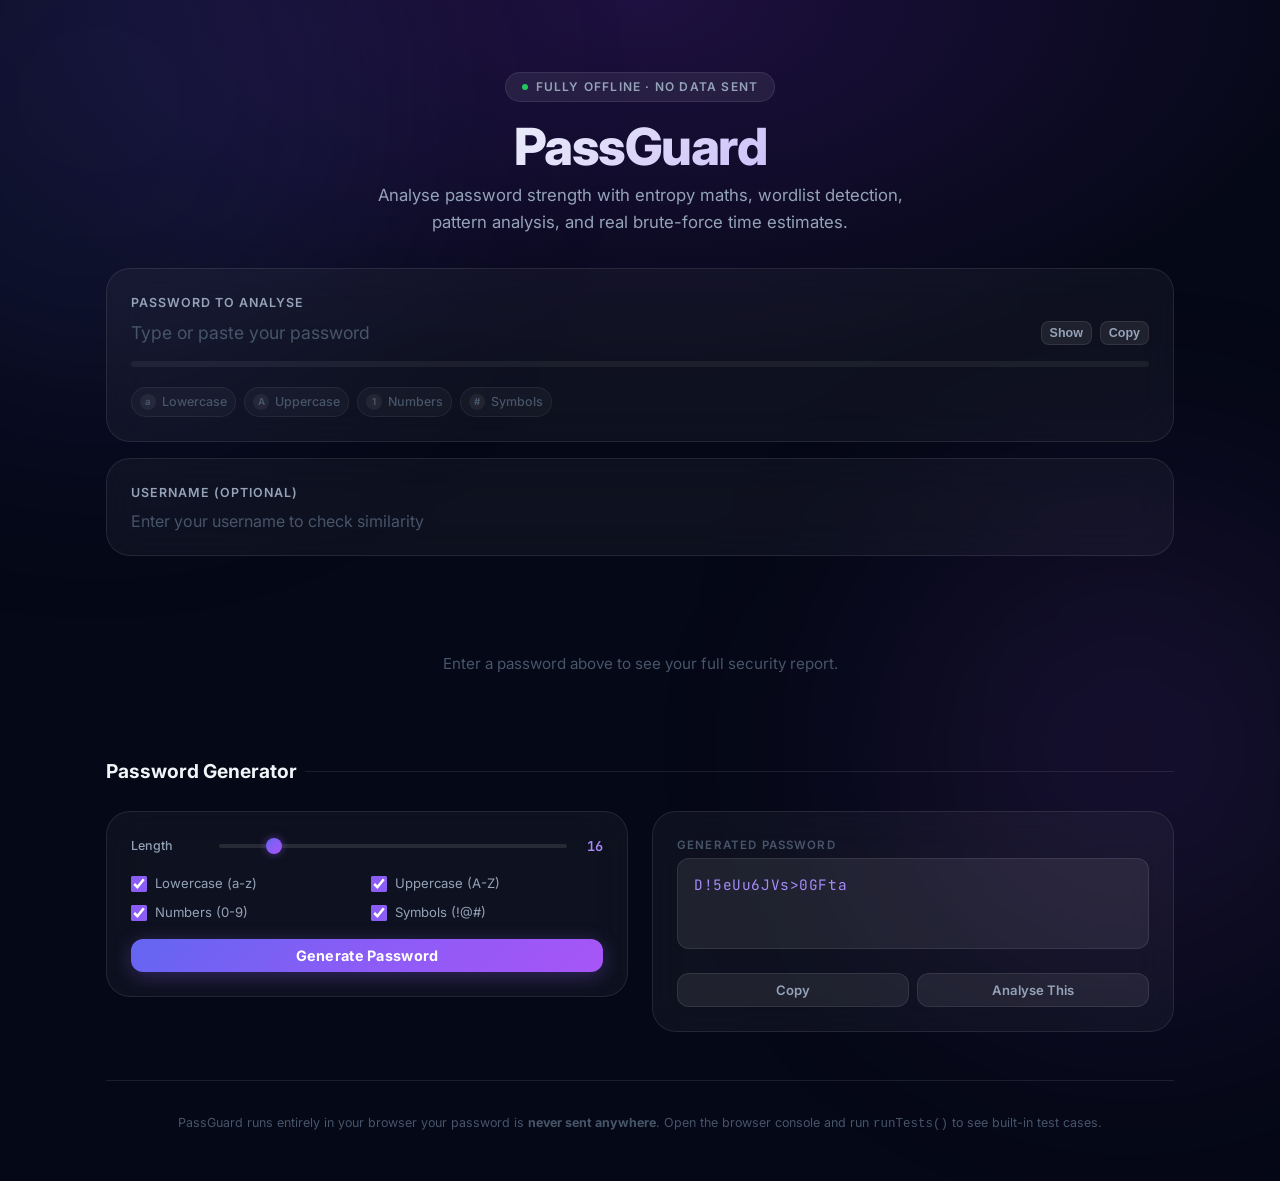
==== commit 01fc10f3: "style: Strip emojis across the codebase for a more professional tone" ====
--- a/app/index.html
+++ b/app/index.html
@@ -4,10 +4,10 @@
   <meta charset="UTF-8" />
   <meta name="viewport" content="width=device-width, initial-scale=1.0" />
   <meta name="description" content="Analyse your password's strength with entropy calculation, pattern detection, common wordlist checks, username similarity analysis, and brute-force time estimation. Fully offline." />
-  <title>PassGuard — Password Strength Analyzer</title>
+  <title>PassGuard  Password Strength Analyzer</title>
 
   <!-- Favicon (inline SVG as data URI) -->
-  <link rel="icon" href="data:image/svg+xml,<svg xmlns='http://www.w3.org/2000/svg' viewBox='0 0 100 100'><text y='.9em' font-size='90'>🔐</text></svg>" />
+  <link rel="icon" href="data:image/svg+xml,<svg xmlns='http://www.w3.org/2000/svg' viewBox='0 0 100 100'><text y='.9em' font-size='90'></text></svg>" />
 
   <link rel="stylesheet" href="style.css" />
 </head>
@@ -15,7 +15,7 @@
 
 <div class="page-wrapper">
 
-  <!-- ── Header ──────────────────────────────────────────────────────────── -->
+  <!--  Header  -->
   <header class="site-header">
     <div class="logo-badge">
       <span class="dot"></span>
@@ -25,7 +25,7 @@
     <p>Analyse password strength with entropy maths, wordlist detection, pattern analysis, and real brute-force time estimates.</p>
   </header>
 
-  <!-- ── Input Card ───────────────────────────────────────────────────────── -->
+  <!--  Input Card  -->
   <section class="input-section" aria-label="Password input">
 
     <div class="glass-card">
@@ -35,7 +35,7 @@
           type="password"
           id="password-input"
           class="password-field"
-          placeholder="Type or paste your password…"
+          placeholder="Type or paste your password"
           autocomplete="off"
           autocorrect="off"
           autocapitalize="off"
@@ -50,7 +50,7 @@
         <div id="strength-bar"></div>
       </div>
       <div class="strength-label-row">
-        <span id="strength-label" class="strength-label">—</span>
+        <span id="strength-label" class="strength-label"></span>
       </div>
 
       <!-- Character class indicators -->
@@ -77,7 +77,7 @@
           type="text"
           id="username-input"
           class="text-field"
-          placeholder="Enter your username to check similarity…"
+          placeholder="Enter your username to check similarity"
           autocomplete="off"
           spellcheck="false"
         />
@@ -86,15 +86,15 @@
 
   </section>
 
-  <!-- ── Empty state ──────────────────────────────────────────────────────── -->
+  <!--  Empty state  -->
   <div id="empty-state" aria-live="polite">
     <div class="empty-state">
-      <div class="empty-icon">🔐</div>
+      <div class="empty-icon"></div>
       <p>Enter a password above to see your full security report.</p>
     </div>
   </div>
 
-  <!-- ── Results ──────────────────────────────────────────────────────────── -->
+  <!--  Results  -->
   <section id="results-panel" class="hidden" aria-live="polite" aria-label="Analysis results">
 
     <div class="results-grid">
@@ -114,7 +114,7 @@
             </div>
           </div>
 
-          <div id="score-category" class="score-category">—</div>
+          <div id="score-category" class="score-category"></div>
 
           <!-- Score breakdown bars -->
           <div class="section-title">Score Breakdown</div>
@@ -129,25 +129,25 @@
         <div class="stats-grid" aria-label="Password statistics">
           <div class="stat-card">
             <div class="stat-label">Length</div>
-            <div class="stat-value" id="stat-length">—</div>
+            <div class="stat-value" id="stat-length"></div>
           </div>
           <div class="stat-card">
             <div class="stat-label">Entropy</div>
-            <div class="stat-value" id="stat-entropy">—</div>
+            <div class="stat-value" id="stat-entropy"></div>
           </div>
           <div class="stat-card">
             <div class="stat-label">Charset Size</div>
-            <div class="stat-value" id="stat-charset">—</div>
+            <div class="stat-value" id="stat-charset"></div>
           </div>
           <div class="stat-card">
             <div class="stat-label">Variety</div>
-            <div class="stat-value" id="stat-variety">—</div>
+            <div class="stat-value" id="stat-variety"></div>
           </div>
         </div>
 
         <!-- Issues panel (hidden when no issues) -->
         <div id="issues-panel" class="issues-panel hidden" role="alert" aria-label="Security issues">
-          <div class="issues-header">⚠ Issues Found</div>
+          <div class="issues-header"> Issues Found</div>
           <ul id="issues-list" class="issues-list"></ul>
         </div>
 
@@ -175,20 +175,20 @@
     </div>
   </section>
 
-  <!-- ── Advanced Personalized Attack Analysis ─────────────────────────────── -->
+  <!--  Advanced Personalized Attack Analysis  -->
   <section id="personal-attack-section" class="hidden personal-attack-section" aria-label="Advanced personalized attack analysis">
 
-    <h2 class="section-heading">🎯 Advanced Personalized Attack Analysis</h2>
-
-    <!-- Step 2: CTA card — always visible when password is entered -->
+    <h2 class="section-heading"> Advanced Personalized Attack Analysis</h2>
+
+    <!-- Step 2: CTA card  always visible when password is entered -->
     <div id="personal-cta-card" class="glass-card personal-cta-card">
       <div class="personal-cta-inner">
-        <div class="personal-cta-icon">🕵️</div>
+        <div class="personal-cta-icon">️</div>
         <div class="personal-cta-text">
           <div class="personal-cta-title">Simulate a Targeted Attack</div>
           <p class="personal-cta-desc">
             Test your password against a personalised dictionary generated from information
-            someone who knows you might use — names, birthdays, pets, and more.
+            someone who knows you might use  names, birthdays, pets, and more.
             All fields are optional. Nothing is sent anywhere.
           </p>
         </div>
@@ -201,10 +201,10 @@
     <!-- Step 3: Profile form (hidden until button clicked) -->
     <div id="personal-form-card" class="glass-card hidden personal-form-card">
       <div class="personal-form-header">
-        <span class="personal-form-icon">👤</span>
+        <span class="personal-form-icon"></span>
         <div>
           <div class="personal-form-title">Enter Personal Information</div>
-          <div class="personal-form-subtitle">All fields are optional — fill in what you know.</div>
+          <div class="personal-form-subtitle">All fields are optional  fill in what you know.</div>
         </div>
       </div>
 
@@ -254,7 +254,7 @@
 
       <div class="personal-form-actions">
         <button id="run-personal-analysis-btn" class="btn-primary personal-generate-btn" aria-label="Generate dictionary and analyse">
-          ⚡ Generate &amp; Analyse
+           Generate &amp; Analyse
         </button>
         <button id="cancel-personal-btn" class="btn-secondary" aria-label="Cancel">
           Cancel
@@ -267,7 +267,7 @@
       <div class="personal-loading-inner">
         <div class="personal-spinner"></div>
         <div class="personal-loading-text">
-          <div class="personal-loading-title">Generating personalised dictionary…</div>
+          <div class="personal-loading-title">Generating personalised dictionary</div>
           <div class="personal-loading-sub">Analysing name combinations, dates, and patterns</div>
         </div>
       </div>
@@ -281,19 +281,19 @@
 
         <div class="personal-stat-card">
           <div class="personal-stat-label">Dictionary Size</div>
-          <div class="personal-stat-value" id="pa-dict-size">—</div>
+          <div class="personal-stat-value" id="pa-dict-size"></div>
           <div class="personal-stat-sub">passwords generated</div>
         </div>
 
         <div class="personal-stat-card" id="pa-found-card">
           <div class="personal-stat-label">Password Found</div>
-          <div class="personal-stat-value" id="pa-found">—</div>
+          <div class="personal-stat-value" id="pa-found"></div>
           <div class="personal-stat-sub" id="pa-found-sub">in dictionary</div>
         </div>
 
         <div class="personal-stat-card" id="pa-rank-card">
           <div class="personal-stat-label">Attack Rank</div>
-          <div class="personal-stat-value" id="pa-rank">—</div>
+          <div class="personal-stat-value" id="pa-rank"></div>
           <div class="personal-stat-sub">guess number</div>
         </div>
 
@@ -303,7 +303,7 @@
       <div class="personal-score-section">
         <div class="personal-score-header">
           <span class="personal-score-label">Personalized Attack Resistance</span>
-          <span class="personal-score-value" id="pa-score-value">—</span>
+          <span class="personal-score-value" id="pa-score-value"></span>
         </div>
         <div class="personal-score-track" role="progressbar" aria-label="Personal attack resistance score">
           <div class="personal-score-fill" id="pa-score-fill"></div>
@@ -313,12 +313,12 @@
       <!-- Risk level badge -->
       <div class="personal-risk-row">
         <span class="personal-risk-label">Risk Level</span>
-        <span class="personal-risk-badge" id="pa-risk-badge">—</span>
+        <span class="personal-risk-badge" id="pa-risk-badge"></span>
       </div>
 
       <!-- Explanation list -->
       <div class="personal-explanation" id="pa-explanation">
-        <div class="personal-explanation-title">⚡ Analysis Details</div>
+        <div class="personal-explanation-title"> Analysis Details</div>
         <ul class="personal-explanation-list" id="pa-explanation-list"></ul>
       </div>
 
@@ -328,7 +328,7 @@
           ⬇️ Download Dictionary
         </button>
         <button id="rerun-personal-btn" class="btn-secondary personal-rerun-btn" aria-label="Edit profile and re-run analysis">
-          ✏️ Edit &amp; Re-run
+          ️ Edit &amp; Re-run
         </button>
       </div>
 
@@ -336,7 +336,7 @@
 
   </section>
 
-  <!-- ── Password Generator ────────────────────────────────────────────────── -->
+  <!--  Password Generator  -->
   <section class="generator-section" aria-label="Password generator">
     <h2 class="section-heading">Password Generator</h2>
 
@@ -364,12 +364,12 @@
               <input type="checkbox" id="gen-digits" checked /> Numbers (0-9)
             </label>
             <label class="checkbox-label">
-              <input type="checkbox" id="gen-symbols" checked /> Symbols (!@#…)
+              <input type="checkbox" id="gen-symbols" checked /> Symbols (!@#)
             </label>
           </div>
 
           <button class="btn-primary" id="gen-btn" aria-label="Generate new password">
-            ⚡ Generate Password
+             Generate Password
           </button>
 
         </div>
@@ -384,10 +384,10 @@
 
         <div class="gen-actions">
           <button class="btn-secondary" id="gen-copy-btn" aria-label="Copy generated password">
-            📋 Copy
+             Copy
           </button>
           <button class="btn-secondary" id="gen-use-btn" aria-label="Analyse generated password">
-            🔍 Analyse This
+             Analyse This
           </button>
         </div>
       </div>
@@ -395,10 +395,10 @@
     </div>
   </section>
 
-  <!-- ── Footer ───────────────────────────────────────────────────────────── -->
+  <!--  Footer  -->
   <footer class="site-footer">
     <p>
-      PassGuard runs entirely in your browser — your password is <strong>never sent anywhere</strong>.
+      PassGuard runs entirely in your browser  your password is <strong>never sent anywhere</strong>.
       Open the browser console and run <code>runTests()</code> to see built-in test cases.
     </p>
   </footer>
--- a/app/style.css
+++ b/app/style.css
@@ -1,12 +1,12 @@
-/* ──────────────────────────────────────────────────────────────────────────────
-   style.css — Password Strength Analyzer
+/* 
+   style.css  Password Strength Analyzer
    Dark glassmorphism design system with premium micro-animations.
-   ─────────────────────────────────────────────────────────────────────────── */
-
-/* ── Google Fonts ──────────────────────────────────────────────────────────── */
+    */
+
+/*  Google Fonts  */
 @import url('https://fonts.googleapis.com/css2?family=Inter:wght@300;400;500;600;700;800&family=JetBrains+Mono:wght@400;500&display=swap');
 
-/* ── Design Tokens ─────────────────────────────────────────────────────────── */
+/*  Design Tokens  */
 :root {
   /* Background layers */
   --bg-base:       #050816;
@@ -60,7 +60,7 @@
   --t-slow:   400ms ease;
 }
 
-/* ── Reset ─────────────────────────────────────────────────────────────────── */
+/*  Reset  */
 *, *::before, *::after { box-sizing: border-box; margin: 0; padding: 0; }
 html { font-size: 16px; scroll-behavior: smooth; }
 
@@ -80,7 +80,7 @@
 ::-webkit-scrollbar-track { background: transparent; }
 ::-webkit-scrollbar-thumb { background: rgba(139,92,246,0.4); border-radius: var(--r-pill); }
 
-/* ── Floating background orbs ──────────────────────────────────────────────── */
+/*  Floating background orbs  */
 body::before, body::after {
   content: "";
   position: fixed;
@@ -100,7 +100,7 @@
   background: rgba(168,85,247,0.10);
 }
 
-/* ── Layout ────────────────────────────────────────────────────────────────── */
+/*  Layout  */
 .page-wrapper {
   position: relative;
   z-index: 1;
@@ -109,7 +109,7 @@
   padding: var(--sp-lg) var(--sp-md);
 }
 
-/* ── Header ────────────────────────────────────────────────────────────────── */
+/*  Header  */
 .site-header {
   text-align: center;
   padding: var(--sp-2xl) 0 var(--sp-xl);
@@ -161,7 +161,7 @@
   margin: 0 auto;
 }
 
-/* ── Input section ─────────────────────────────────────────────────────────── */
+/*  Input section  */
 .input-section {
   display: grid;
   gap: var(--sp-md);
@@ -241,7 +241,7 @@
   border-color: var(--border-hover);
 }
 
-/* ── Strength bar ──────────────────────────────────────────────────────────── */
+/*  Strength bar  */
 .strength-bar-track {
   height: 6px;
   background: rgba(255,255,255,0.06);
@@ -268,7 +268,7 @@
 .strength-label.strong      { color: var(--c-strong); }
 .strength-label.very-strong { color: var(--c-very-strong); }
 
-/* ── Char class indicators ─────────────────────────────────────────────────── */
+/*  Char class indicators  */
 .char-indicators {
   display: flex;
   gap: var(--sp-sm);
@@ -306,7 +306,7 @@
 }
 .char-ind.inactive .ind-icon { background: rgba(255,255,255,0.06); color: var(--text-muted); }
 
-/* ── Results grid ──────────────────────────────────────────────────────────── */
+/*  Results grid  */
 .hidden { display: none !important; }
 
 .empty-state {
@@ -325,7 +325,7 @@
 }
 @media (max-width: 768px) { .results-grid { grid-template-columns: 1fr; } }
 
-/* ── Score ring card ───────────────────────────────────────────────────────── */
+/*  Score ring card  */
 .score-card {
   text-align: center;
   padding: var(--sp-xl) var(--sp-lg);
@@ -374,7 +374,7 @@
 .score-category.strong      { color: var(--c-strong); }
 .score-category.very-strong { color: var(--c-very-strong); }
 
-/* ── Breakdown bars ────────────────────────────────────────────────────────── */
+/*  Breakdown bars  */
 .section-title {
   font-size: 0.72rem;
   font-weight: 700;
@@ -416,7 +416,7 @@
   font-size: 0.72rem;
 }
 
-/* ── Stats row ─────────────────────────────────────────────────────────────── */
+/*  Stats row  */
 .stats-grid {
   display: grid;
   grid-template-columns: repeat(2, 1fr);
@@ -444,7 +444,7 @@
   font-family: 'JetBrains Mono', monospace;
 }
 
-/* ── Issues panel ──────────────────────────────────────────────────────────── */
+/*  Issues panel  */
 .issues-panel {
   background: rgba(239,68,68,0.06);
   border: 1px solid rgba(239,68,68,0.2);
@@ -480,7 +480,7 @@
 .issue-medium { color: #fde68a; }
 .issue-low    { color: var(--text-secondary); }
 
-/* ── Crack time table ──────────────────────────────────────────────────────── */
+/*  Crack time table  */
 .crack-table {
   width: 100%;
   border-collapse: collapse;
@@ -519,7 +519,7 @@
 .crack-moderate { color: var(--c-moderate); }
 .crack-safe     { color: var(--c-safe); }
 
-/* ── Suggestions ───────────────────────────────────────────────────────────── */
+/*  Suggestions  */
 .suggestions-list { display: flex; flex-direction: column; gap: var(--sp-sm); }
 .suggestion-card {
   display: flex;
@@ -540,7 +540,7 @@
 .suggestion-icon { font-size: 1rem; flex-shrink: 0; margin-top: 1px; }
 .suggestion-text { color: var(--text-secondary); line-height: 1.5; }
 
-/* ── Generator section ─────────────────────────────────────────────────────── */
+/*  Generator section  */
 .generator-section { margin-top: var(--sp-xl); }
 .generator-grid {
   display: grid;
@@ -695,10 +695,10 @@
   border-color: var(--border-hover);
 }
 
-/* ── Entropy meter in stats ─────────────────────────────────────────────────── */
+/*  Entropy meter in stats  */
 .entropy-label { font-size: 0.62rem; color: var(--text-muted); margin-top: 2px; }
 
-/* ── Footer ────────────────────────────────────────────────────────────────── */
+/*  Footer  */
 .site-footer {
   text-align: center;
   padding: var(--sp-xl) 0 var(--sp-lg);
@@ -710,7 +710,7 @@
 .site-footer a { color: #a78bfa; text-decoration: none; }
 .site-footer a:hover { text-decoration: underline; }
 
-/* ── Animations ────────────────────────────────────────────────────────────── */
+/*  Animations  */
 @keyframes slide-in {
   from { opacity: 0; transform: translateY(8px); }
   to   { opacity: 1; transform: translateY(0); }
@@ -723,22 +723,22 @@
 
 .results-grid { animation: fade-in var(--t-slow) ease; }
 
-/* ── Responsive tweaks ─────────────────────────────────────────────────────── */
+/*  Responsive tweaks  */
 @media (max-width: 520px) {
   .stats-grid { grid-template-columns: 1fr 1fr; }
   .char-indicators { flex-direction: column; }
 }
 
-/* ══════════════════════════════════════════════════════════════════════════════
+/* 
    Advanced Personalized Attack Analysis
-   ══════════════════════════════════════════════════════════════════════════════ */
+    */
 
 .personal-attack-section {
   margin-top: var(--sp-xl);
   animation: fade-in var(--t-slow) ease;
 }
 
-/* ── CTA card ───────────────────────────────────────────────────────────────── */
+/*  CTA card  */
 .personal-cta-card {
   background: linear-gradient(135deg, rgba(99,102,241,0.08) 0%, rgba(168,85,247,0.06) 100%);
   border-color: rgba(139,92,246,0.2);
@@ -797,7 +797,7 @@
 }
 .btn-personal-run:active { transform: translateY(0); }
 
-/* ── Form card ──────────────────────────────────────────────────────────────── */
+/*  Form card  */
 .personal-form-card {
   margin-bottom: var(--sp-md);
   animation: slide-in var(--t-normal) ease;
@@ -885,7 +885,7 @@
 
 .personal-generate-btn { flex: 1; min-width: 160px; }
 
-/* ── Loading card ───────────────────────────────────────────────────────────── */
+/*  Loading card  */
 .personal-loading-card {
   margin-bottom: var(--sp-md);
 }
@@ -923,7 +923,7 @@
   color: var(--text-muted);
 }
 
-/* ── Results card ───────────────────────────────────────────────────────────── */
+/*  Results card  */
 .personal-results-card {
   animation: slide-in var(--t-slow) ease;
   display: flex;
@@ -1105,7 +1105,7 @@
 }
 
 .personal-explanation-list li::before {
-  content: "›";
+  content: "";
   color: #8b5cf6;
   font-weight: 700;
   flex-shrink: 0;
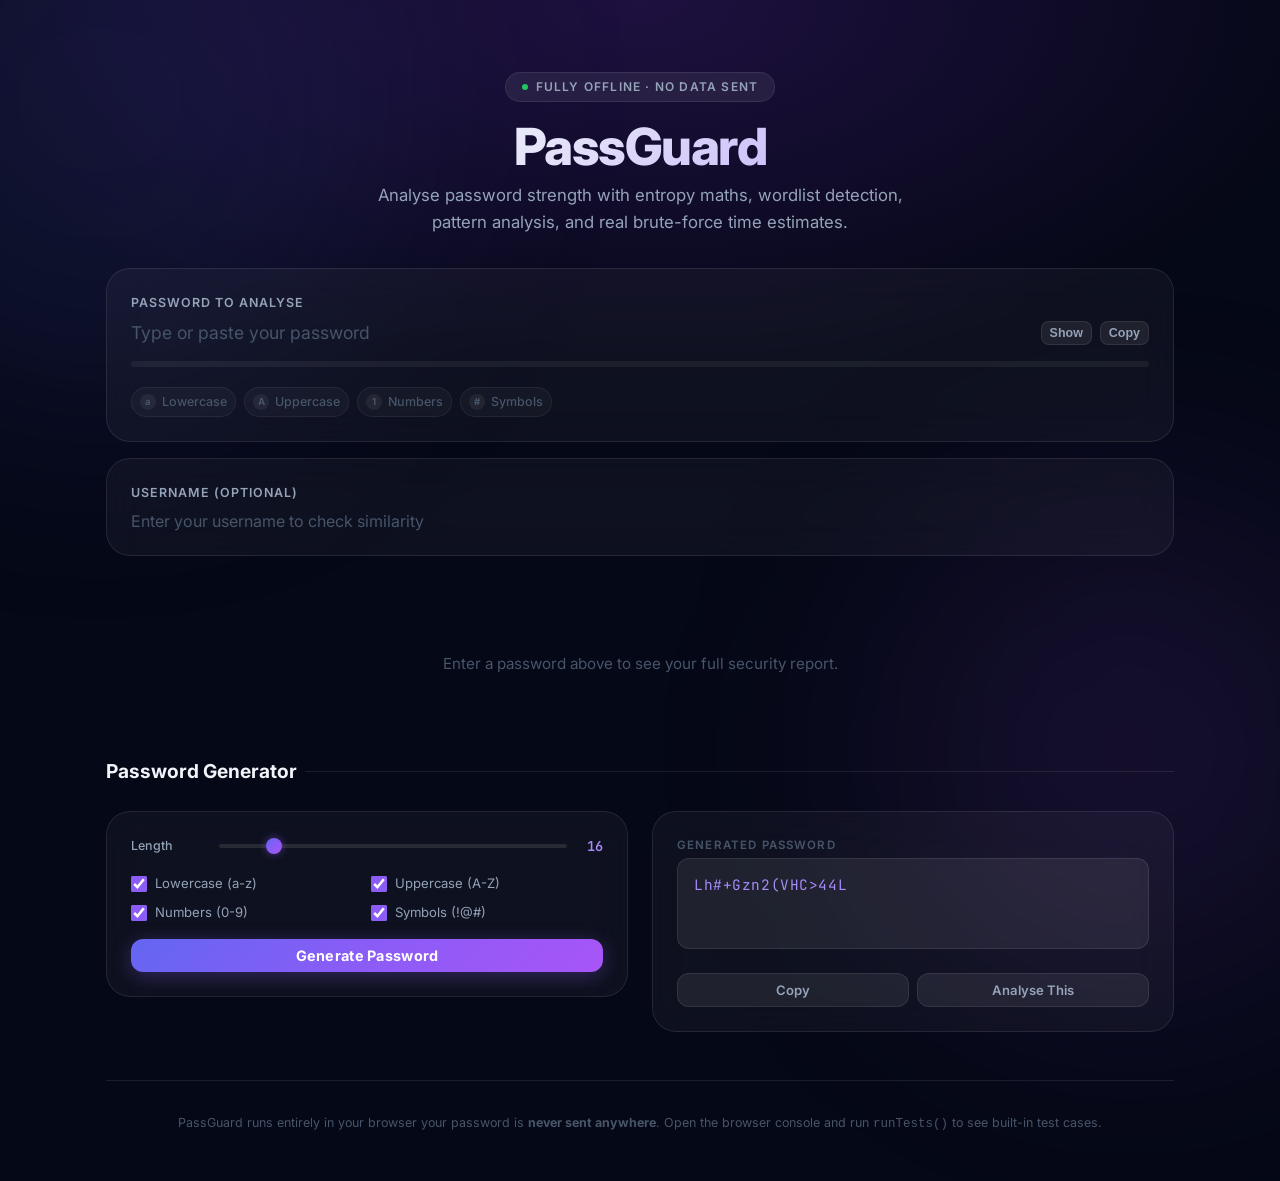
==== commit 3f51e759: "style: remove all emoji, overhaul widget UI with professional badge pill system" ====
--- a/app/index.html
+++ b/app/index.html
@@ -325,7 +325,7 @@
       <!-- Actions -->
       <div class="personal-results-actions">
         <button id="download-dict-btn" class="btn-download-dict" aria-label="Download personalized dictionary as text file">
-          ⬇️ Download Dictionary
+          Download Dictionary
         </button>
         <button id="rerun-personal-btn" class="btn-secondary personal-rerun-btn" aria-label="Edit profile and re-run analysis">
           ️ Edit &amp; Re-run
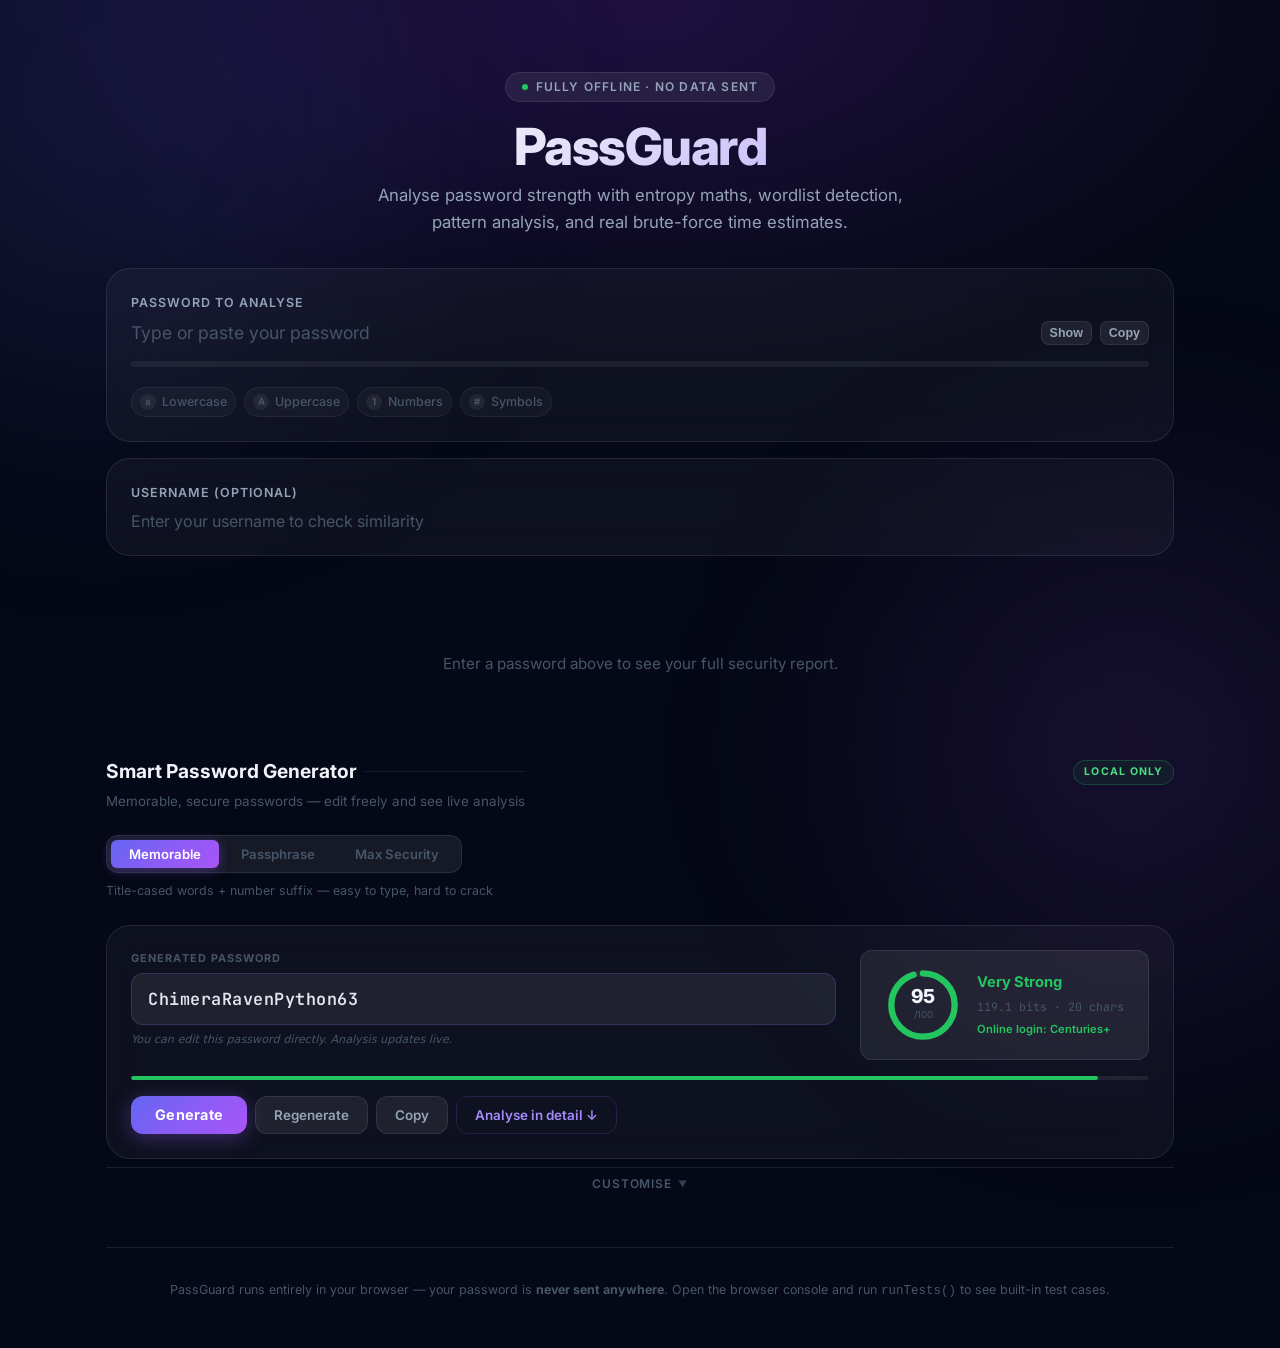
==== commit e8fc8e3a: "fix(generator): NaN score bug - pass correct usernameScore to computeScore" ====
--- a/app/index.html
+++ b/app/index.html
@@ -336,77 +336,199 @@
 
   </section>
 
-  <!--  Password Generator  -->
-  <section class="generator-section" aria-label="Password generator">
-    <h2 class="section-heading">Password Generator</h2>
-
-    <div class="generator-grid">
-
-      <!-- Controls -->
-      <div class="glass-card">
-        <div class="gen-controls">
-
-          <div class="slider-row">
-            <span class="slider-label">Length</span>
-            <input type="range" id="gen-length" min="8" max="64" value="16"
-                   aria-label="Generated password length" />
-            <span class="slider-value" id="gen-length-display">16</span>
-          </div>
-
-          <div class="checkbox-grid">
-            <label class="checkbox-label">
-              <input type="checkbox" id="gen-lower" checked /> Lowercase (a-z)
+  <!-- ── Smart Password Generator ─────────────────────────────────────────── -->
+  <section class="sg-section" id="smart-generator" aria-label="Smart password generator">
+    <div class="sg-header-row">
+      <div>
+        <h2 class="section-heading" style="margin-bottom:4px">Smart Password Generator</h2>
+        <p class="sg-subtitle">Memorable, secure passwords — edit freely and see live analysis</p>
+      </div>
+      <span class="sg-privacy-badge">Local Only</span>
+    </div>
+
+    <!-- Mode tabs -->
+    <div class="sg-mode-tabs" role="tablist" aria-label="Generator mode">
+      <button class="sg-tab active" id="tab-memorable" role="tab" data-mode="smartMemorable"
+              aria-selected="true">Memorable</button>
+      <button class="sg-tab" id="tab-passphrase" role="tab" data-mode="passphrase"
+              aria-selected="false">Passphrase</button>
+      <button class="sg-tab" id="tab-max" role="tab" data-mode="maxSecurity"
+              aria-selected="false">Max Security</button>
+    </div>
+
+    <!-- Mode descriptions -->
+    <div class="sg-mode-desc" id="sg-mode-desc">
+      Title-cased words + number suffix &mdash; easy to type, hard to crack
+    </div>
+
+    <!-- Main card -->
+    <div class="sg-main-card glass-card">
+
+      <!-- Password output (EDITABLE) -->
+      <div class="sg-output-row">
+        <div class="sg-pw-wrap">
+          <label class="sg-pw-label" for="sg-password">Generated Password</label>
+          <input
+            type="text"
+            id="sg-password"
+            class="sg-pw-input"
+            placeholder="Click Generate…"
+            autocomplete="off"
+            autocorrect="off"
+            autocapitalize="off"
+            spellcheck="false"
+            aria-label="Generated password — editable"
+          />
+          <div class="sg-pw-hint">You can edit this password directly. Analysis updates live.</div>
+        </div>
+
+        <!-- Mini live score card -->
+        <div class="sg-score-card" id="sg-score-card" style="display:none">
+          <div class="sg-score-ring-wrap">
+            <svg width="76" height="76" viewBox="0 0 120 120" aria-hidden="true">
+              <circle class="sg-ring-bg"   cx="60" cy="60" r="50"/>
+              <circle class="sg-ring-fill" id="sg-ring-fill" cx="60" cy="60" r="50"/>
+            </svg>
+            <div class="sg-score-center">
+              <span class="sg-score-val" id="sg-score-val">0</span>
+              <span class="sg-score-max">/100</span>
+            </div>
+          </div>
+          <div class="sg-score-meta">
+            <div class="sg-score-cat" id="sg-score-cat">—</div>
+            <div class="sg-score-stats">
+              <span id="sg-entropy">—</span> bits &middot; <span id="sg-length">0</span> chars
+            </div>
+            <div class="sg-crack-line" id="sg-crack-line"></div>
+          </div>
+        </div>
+      </div>
+
+      <!-- Strength bar under input -->
+      <div class="sg-bar-track" id="sg-bar-track" style="display:none">
+        <div class="sg-bar-fill" id="sg-bar-fill"></div>
+      </div>
+
+      <!-- Action row -->
+      <div class="sg-actions">
+        <button class="sg-btn-primary" id="sg-generate-btn" aria-label="Generate new password">
+          Generate
+        </button>
+        <button class="sg-btn-secondary" id="sg-regen-btn" aria-label="Regenerate password" style="display:none">
+          Regenerate
+        </button>
+        <button class="sg-btn-secondary" id="sg-copy-btn" aria-label="Copy password" style="display:none">
+          Copy
+        </button>
+        <button class="sg-btn-ghost" id="sg-analyse-btn" aria-label="Send to main analyser" style="display:none">
+          Analyse in detail &darr;
+        </button>
+      </div>
+
+    </div><!-- /sg-main-card -->
+
+    <!-- Customisation panel (collapsible) -->
+    <div class="sg-custom-wrap">
+      <button class="sg-custom-toggle" id="sg-custom-toggle" aria-expanded="false">
+        Customise <span class="sg-caret" id="sg-custom-caret">&#9660;</span>
+      </button>
+      <div class="sg-custom-panel" id="sg-custom-panel" hidden>
+
+        <div class="sg-custom-grid">
+
+          <!-- Word count (Memorable + Passphrase only) -->
+          <div class="sg-custom-field" id="sg-wc-field">
+            <label class="sg-custom-label" for="sg-word-count">Word Count</label>
+            <div class="sg-slider-row">
+              <input type="range" id="sg-word-count" min="2" max="5" value="3" aria-label="Word count"/>
+              <span class="sg-slider-val" id="sg-wc-val">3</span>
+            </div>
+          </div>
+
+          <!-- Separator -->
+          <div class="sg-custom-field" id="sg-sep-field">
+            <label class="sg-custom-label">Separator</label>
+            <div class="sg-sep-group" role="group" aria-label="Word separator">
+              <button class="sg-sep-btn active" data-sep="">None</button>
+              <button class="sg-sep-btn" data-sep="-">  -  </button>
+              <button class="sg-sep-btn" data-sep="_">  _  </button>
+              <button class="sg-sep-btn" data-sep=".">  .  </button>
+            </div>
+          </div>
+
+          <!-- Numbers toggle -->
+          <div class="sg-custom-field">
+            <label class="sg-custom-label" for="sg-use-nums">Include Numbers</label>
+            <label class="sg-toggle">
+              <input type="checkbox" id="sg-use-nums" checked />
+              <span class="sg-toggle-track"></span>
             </label>
-            <label class="checkbox-label">
-              <input type="checkbox" id="gen-upper" checked /> Uppercase (A-Z)
+          </div>
+
+          <!-- Symbols toggle -->
+          <div class="sg-custom-field">
+            <label class="sg-custom-label" for="sg-use-syms">Include Symbol</label>
+            <label class="sg-toggle">
+              <input type="checkbox" id="sg-use-syms" />
+              <span class="sg-toggle-track"></span>
             </label>
-            <label class="checkbox-label">
-              <input type="checkbox" id="gen-digits" checked /> Numbers (0-9)
+          </div>
+
+          <!-- Capitalize toggle (Memorable only) -->
+          <div class="sg-custom-field" id="sg-caps-field">
+            <label class="sg-custom-label" for="sg-capitalize">Capitalize Words</label>
+            <label class="sg-toggle">
+              <input type="checkbox" id="sg-capitalize" checked />
+              <span class="sg-toggle-track"></span>
             </label>
-            <label class="checkbox-label">
-              <input type="checkbox" id="gen-symbols" checked /> Symbols (!@#)
-            </label>
-          </div>
-
-          <button class="btn-primary" id="gen-btn" aria-label="Generate new password">
-             Generate Password
-          </button>
-
-        </div>
-      </div>
-
-      <!-- Output -->
-      <div class="glass-card">
-        <div class="gen-output-wrap">
-          <div class="gen-output-label">Generated Password</div>
-          <textarea id="gen-output" rows="3" readonly aria-label="Generated password output"></textarea>
-        </div>
-
-        <div class="gen-actions">
-          <button class="btn-secondary" id="gen-copy-btn" aria-label="Copy generated password">
-             Copy
-          </button>
-          <button class="btn-secondary" id="gen-use-btn" aria-label="Analyse generated password">
-             Analyse This
-          </button>
-        </div>
-      </div>
-
-    </div>
+          </div>
+
+          <!-- Category (Memorable only) -->
+          <div class="sg-custom-field" id="sg-cat-field">
+            <label class="sg-custom-label" for="sg-category">Word Theme</label>
+            <select id="sg-category" class="sg-select">
+              <option value="">Any</option>
+              <option value="tech">Technology</option>
+              <option value="space">Space</option>
+              <option value="nature">Nature</option>
+              <option value="animals">Animals</option>
+              <option value="science">Science</option>
+              <option value="fantasy">Fantasy</option>
+              <option value="general">General</option>
+            </select>
+          </div>
+
+        </div><!-- /sg-custom-grid -->
+      </div><!-- /sg-custom-panel -->
+    </div><!-- /sg-custom-wrap -->
+
+    <!-- Hidden legacy ids so app.js doesn't break -->
+    <input type="hidden" id="gen-length"  value="20" />
+    <input type="hidden" id="gen-lower"   />
+    <input type="hidden" id="gen-upper"   />
+    <input type="hidden" id="gen-digits"  />
+    <input type="hidden" id="gen-symbols" />
+    <textarea id="gen-output" style="display:none" readonly></textarea>
+    <button   id="gen-btn"      style="display:none"></button>
+    <button   id="gen-copy-btn" style="display:none"></button>
+    <button   id="gen-use-btn"  style="display:none"></button>
+    <span     id="gen-length-display" style="display:none"></span>
+
   </section>
 
-  <!--  Footer  -->
+  <!-- ── Footer ───────────────────────────────────────────────────────────── -->
   <footer class="site-footer">
     <p>
-      PassGuard runs entirely in your browser  your password is <strong>never sent anywhere</strong>.
+      PassGuard runs entirely in your browser &mdash; your password is <strong>never sent anywhere</strong>.
       Open the browser console and run <code>runTests()</code> to see built-in test cases.
     </p>
   </footer>
 
 </div><!-- /page-wrapper -->
 
-<!-- ES Module entry point -->
+<!-- ES Module entry points -->
 <script type="module" src="app.js"></script>
+<script type="module" src="smartGeneratorUI.js"></script>
 
 </body>
 </html>
--- a/app/style.css
+++ b/app/style.css
@@ -1145,3 +1145,433 @@
 
 .personal-rerun-btn { flex: 0 0 auto; }
 
+/* ═══════════════════════════════════════════════════════════════════════════
+   SMART PASSWORD GENERATOR
+   ═══════════════════════════════════════════════════════════════════════════ */
+
+.sg-section {
+  margin-top: var(--sp-xl);
+  animation: fade-in var(--t-slow) ease;
+}
+
+.sg-header-row {
+  display: flex;
+  align-items: flex-start;
+  justify-content: space-between;
+  gap: var(--sp-md);
+  margin-bottom: var(--sp-lg);
+  flex-wrap: wrap;
+}
+
+.sg-subtitle {
+  font-size: 0.84rem;
+  color: var(--text-muted);
+  margin: 0;
+  line-height: 1.5;
+}
+
+.sg-privacy-badge {
+  font-size: 0.66rem;
+  font-weight: 700;
+  text-transform: uppercase;
+  letter-spacing: 0.1em;
+  padding: 3px 10px;
+  border-radius: var(--r-pill);
+  border: 1px solid rgba(34,197,94,0.25);
+  color: #4ade80;
+  background: rgba(34,197,94,0.07);
+  flex-shrink: 0;
+  margin-top: 4px;
+}
+
+/* ── Mode tabs ── */
+.sg-mode-tabs {
+  display: flex;
+  gap: 4px;
+  background: var(--bg-surface-2);
+  border: 1px solid var(--border);
+  border-radius: var(--r-md);
+  padding: 4px;
+  margin-bottom: var(--sp-sm);
+  width: fit-content;
+}
+
+.sg-tab {
+  padding: 6px 18px;
+  border-radius: 6px;
+  border: none;
+  background: transparent;
+  color: var(--text-muted);
+  font-size: 0.82rem;
+  font-weight: 600;
+  font-family: 'Inter', sans-serif;
+  cursor: pointer;
+  transition: all var(--t-fast);
+  white-space: nowrap;
+}
+.sg-tab:hover { color: var(--text-secondary); background: rgba(255,255,255,0.04); }
+.sg-tab.active {
+  background: var(--grad-primary);
+  color: white;
+  box-shadow: 0 2px 12px rgba(139,92,246,0.4);
+}
+
+.sg-mode-desc {
+  font-size: 0.78rem;
+  color: var(--text-muted);
+  margin-bottom: var(--sp-lg);
+  min-height: 1.2em;
+  transition: opacity var(--t-fast);
+}
+
+/* ── Main card ── */
+.sg-main-card {
+  display: flex;
+  flex-direction: column;
+  gap: var(--sp-md);
+}
+
+/* ── Output row ── */
+.sg-output-row {
+  display: flex;
+  gap: var(--sp-lg);
+  align-items: flex-start;
+  flex-wrap: wrap;
+}
+
+.sg-pw-wrap {
+  flex: 1;
+  min-width: 240px;
+  display: flex;
+  flex-direction: column;
+  gap: 6px;
+}
+
+.sg-pw-label {
+  font-size: 0.68rem;
+  font-weight: 700;
+  text-transform: uppercase;
+  letter-spacing: 0.1em;
+  color: var(--text-muted);
+}
+
+.sg-pw-input {
+  width: 100%;
+  background: var(--bg-surface-2);
+  border: 1px solid rgba(139,92,246,0.25);
+  border-radius: var(--r-md);
+  padding: 14px 16px;
+  font-family: 'JetBrains Mono', monospace;
+  font-size: 1.05rem;
+  font-weight: 600;
+  color: #e2e8f0;
+  outline: none;
+  letter-spacing: 0.03em;
+  caret-color: #8b5cf6;
+  transition: border-color var(--t-fast), box-shadow var(--t-fast);
+  box-sizing: border-box;
+}
+.sg-pw-input::placeholder { color: var(--text-muted); font-weight: 400; }
+.sg-pw-input:focus {
+  border-color: rgba(139,92,246,0.55);
+  box-shadow: 0 0 0 3px rgba(139,92,246,0.12), 0 4px 20px rgba(0,0,0,0.2);
+}
+
+.sg-pw-hint {
+  font-size: 0.7rem;
+  color: var(--text-muted);
+  font-style: italic;
+}
+
+/* ── Mini score ring card ── */
+.sg-score-card {
+  display: flex;
+  align-items: center;
+  gap: var(--sp-md);
+  background: var(--bg-surface-2);
+  border: 1px solid var(--border);
+  border-radius: var(--r-md);
+  padding: var(--sp-md) var(--sp-lg);
+  flex-shrink: 0;
+  animation: fade-in var(--t-normal) ease;
+}
+
+.sg-score-ring-wrap {
+  position: relative;
+  width: 76px;
+  height: 76px;
+  flex-shrink: 0;
+}
+.sg-ring-bg, .sg-ring-fill {
+  fill: none;
+  stroke-width: 10;
+  transform-origin: 60px 60px;
+  transform: rotate(-90deg);
+}
+.sg-ring-bg   { stroke: rgba(255,255,255,0.06); }
+.sg-ring-fill {
+  stroke: #8b5cf6;
+  stroke-linecap: round;
+  transition: stroke-dashoffset 0.5s cubic-bezier(0.34,1.56,0.64,1), stroke 0.3s;
+}
+.sg-score-center {
+  position: absolute;
+  inset: 0;
+  display: flex;
+  flex-direction: column;
+  align-items: center;
+  justify-content: center;
+}
+.sg-score-val {
+  font-size: 1.2rem;
+  font-weight: 800;
+  line-height: 1;
+  letter-spacing: -0.03em;
+}
+.sg-score-max { font-size: 0.6rem; color: var(--text-muted); }
+
+.sg-score-meta {
+  display: flex;
+  flex-direction: column;
+  gap: 4px;
+}
+.sg-score-cat {
+  font-size: 0.92rem;
+  font-weight: 700;
+  transition: color 0.3s;
+}
+.sg-score-stats {
+  font-size: 0.72rem;
+  color: var(--text-muted);
+  font-family: 'JetBrains Mono', monospace;
+}
+.sg-crack-line {
+  font-size: 0.7rem;
+  font-weight: 600;
+  transition: color 0.3s;
+}
+
+/* ── Strength bar ── */
+.sg-bar-track {
+  height: 4px;
+  background: rgba(255,255,255,0.07);
+  border-radius: var(--r-pill);
+  overflow: hidden;
+}
+.sg-bar-fill {
+  height: 100%;
+  border-radius: var(--r-pill);
+  transition: width 0.5s cubic-bezier(0.34,1.56,0.64,1), background 0.3s;
+}
+
+/* ── Action buttons ── */
+.sg-actions {
+  display: flex;
+  gap: var(--sp-sm);
+  flex-wrap: wrap;
+}
+
+.sg-btn-primary {
+  padding: 10px 24px;
+  background: var(--grad-primary);
+  border: none;
+  border-radius: var(--r-md);
+  color: white;
+  font-weight: 700;
+  font-size: 0.9rem;
+  font-family: 'Inter', sans-serif;
+  cursor: pointer;
+  letter-spacing: 0.02em;
+  transition: opacity var(--t-fast), transform var(--t-fast), box-shadow var(--t-fast);
+  box-shadow: 0 4px 20px rgba(139,92,246,0.35);
+  white-space: nowrap;
+}
+.sg-btn-primary:hover   { opacity: 0.9; transform: translateY(-1px); box-shadow: 0 6px 28px rgba(139,92,246,0.5); }
+.sg-btn-primary:active  { transform: translateY(0); }
+.sg-btn-primary:disabled { opacity: 0.5; cursor: not-allowed; transform: none; }
+
+.sg-btn-secondary {
+  padding: 10px 18px;
+  background: var(--bg-surface-2);
+  border: 1px solid var(--border);
+  border-radius: var(--r-md);
+  color: var(--text-secondary);
+  font-size: 0.84rem;
+  font-weight: 600;
+  font-family: 'Inter', sans-serif;
+  cursor: pointer;
+  transition: all var(--t-fast);
+  white-space: nowrap;
+}
+.sg-btn-secondary:hover { background: var(--bg-hover); color: var(--text-primary); border-color: var(--border-hover); }
+
+.sg-btn-ghost {
+  padding: 10px 18px;
+  background: transparent;
+  border: 1px solid rgba(139,92,246,0.2);
+  border-radius: var(--r-md);
+  color: #a78bfa;
+  font-size: 0.84rem;
+  font-weight: 600;
+  font-family: 'Inter', sans-serif;
+  cursor: pointer;
+  transition: all var(--t-fast);
+  white-space: nowrap;
+}
+.sg-btn-ghost:hover { background: rgba(139,92,246,0.08); border-color: rgba(139,92,246,0.4); }
+
+/* ── Customise toggle ── */
+.sg-custom-wrap {
+  margin-top: var(--sp-sm);
+}
+
+.sg-custom-toggle {
+  width: 100%;
+  background: transparent;
+  border: none;
+  border-top: 1px solid var(--border);
+  color: var(--text-muted);
+  font-size: 0.75rem;
+  font-weight: 600;
+  text-transform: uppercase;
+  letter-spacing: 0.08em;
+  padding: var(--sp-sm) 0;
+  cursor: pointer;
+  transition: color var(--t-fast);
+  text-align: center;
+  font-family: 'Inter', sans-serif;
+  display: flex;
+  align-items: center;
+  justify-content: center;
+  gap: 6px;
+}
+.sg-custom-toggle:hover { color: var(--text-secondary); }
+.sg-caret { font-size: 9px; opacity: 0.7; }
+
+/* ── Customise panel ── */
+.sg-custom-panel {
+  padding-top: var(--sp-lg);
+  animation: slide-in var(--t-normal) ease;
+}
+
+.sg-custom-grid {
+  display: grid;
+  grid-template-columns: repeat(auto-fill, minmax(200px, 1fr));
+  gap: var(--sp-md);
+}
+
+.sg-custom-field {
+  display: flex;
+  flex-direction: column;
+  gap: 8px;
+}
+
+.sg-custom-label {
+  font-size: 0.7rem;
+  font-weight: 700;
+  text-transform: uppercase;
+  letter-spacing: 0.08em;
+  color: var(--text-muted);
+}
+
+.sg-slider-row {
+  display: flex;
+  align-items: center;
+  gap: var(--sp-sm);
+}
+.sg-slider-val {
+  font-family: 'JetBrains Mono', monospace;
+  font-size: 0.85rem;
+  font-weight: 700;
+  color: #a78bfa;
+  width: 20px;
+  text-align: right;
+}
+
+/* ── Separator buttons ── */
+.sg-sep-group {
+  display: flex;
+  gap: 4px;
+}
+.sg-sep-btn {
+  flex: 1;
+  padding: 5px 8px;
+  background: var(--bg-surface-2);
+  border: 1px solid var(--border);
+  border-radius: 6px;
+  color: var(--text-muted);
+  font-size: 0.78rem;
+  font-family: 'JetBrains Mono', monospace;
+  cursor: pointer;
+  transition: all var(--t-fast);
+  text-align: center;
+}
+.sg-sep-btn:hover { border-color: var(--border-hover); color: var(--text-secondary); }
+.sg-sep-btn.active {
+  background: rgba(139,92,246,0.12);
+  border-color: rgba(139,92,246,0.4);
+  color: #c4b5fd;
+}
+
+/* ── Toggle switch ── */
+.sg-toggle {
+  display: inline-flex;
+  align-items: center;
+  cursor: pointer;
+  width: fit-content;
+}
+.sg-toggle input[type=checkbox] { display: none; }
+.sg-toggle-track {
+  width: 38px;
+  height: 20px;
+  background: rgba(255,255,255,0.1);
+  border-radius: var(--r-pill);
+  position: relative;
+  transition: background var(--t-fast);
+  border: 1px solid var(--border);
+}
+.sg-toggle-track::after {
+  content: '';
+  position: absolute;
+  top: 2px; left: 2px;
+  width: 14px; height: 14px;
+  border-radius: 50%;
+  background: var(--text-muted);
+  transition: transform var(--t-fast), background var(--t-fast);
+}
+.sg-toggle input:checked + .sg-toggle-track {
+  background: rgba(139,92,246,0.3);
+  border-color: rgba(139,92,246,0.5);
+}
+.sg-toggle input:checked + .sg-toggle-track::after {
+  transform: translateX(18px);
+  background: #a78bfa;
+}
+
+/* ── Select dropdown ── */
+.sg-select {
+  background: var(--bg-surface-2);
+  border: 1px solid var(--border);
+  border-radius: var(--r-sm);
+  padding: 6px 10px;
+  color: var(--text-secondary);
+  font-size: 0.82rem;
+  font-family: 'Inter', sans-serif;
+  outline: none;
+  cursor: pointer;
+  transition: border-color var(--t-fast);
+  color-scheme: dark;
+}
+.sg-select:focus { border-color: rgba(139,92,246,0.5); }
+
+/* ── Responsive ── */
+@media (max-width: 600px) {
+  .sg-output-row   { flex-direction: column; }
+  .sg-score-card   { width: 100%; }
+  .sg-mode-tabs    { width: 100%; }
+  .sg-tab          { flex: 1; text-align: center; padding: 6px 8px; }
+  .sg-custom-grid  { grid-template-columns: 1fr 1fr; }
+}
+@media (max-width: 400px) {
+  .sg-custom-grid { grid-template-columns: 1fr; }
+}
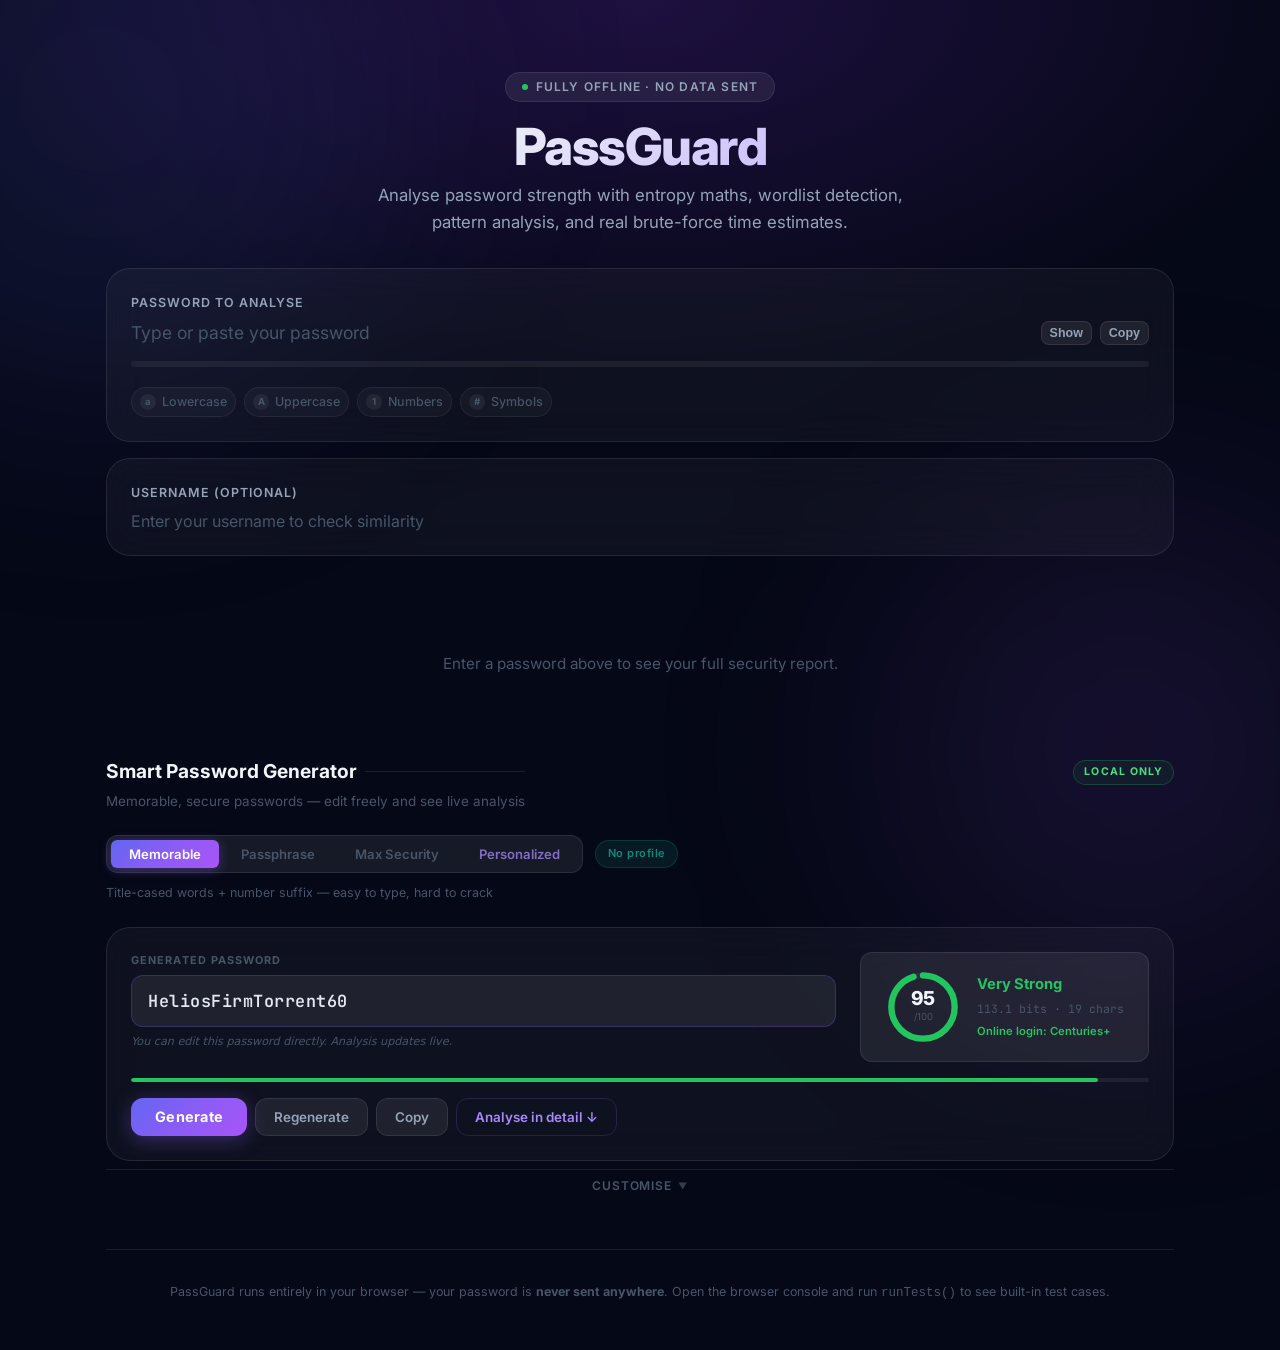
==== commit f6802189: "feat(generator): Personalized Secure mode with profile anchors, explainability, and personal attack " ====
--- a/app/index.html
+++ b/app/index.html
@@ -9,7 +9,7 @@
   <!-- Favicon (inline SVG as data URI) -->
   <link rel="icon" href="data:image/svg+xml,<svg xmlns='http://www.w3.org/2000/svg' viewBox='0 0 100 100'><text y='.9em' font-size='90'></text></svg>" />
 
-  <link rel="stylesheet" href="style.css" />
+  <link rel="stylesheet" href="style.css?v=3" />
 </head>
 <body>
 
@@ -346,14 +346,19 @@
       <span class="sg-privacy-badge">Local Only</span>
     </div>
 
-    <!-- Mode tabs -->
-    <div class="sg-mode-tabs" role="tablist" aria-label="Generator mode">
-      <button class="sg-tab active" id="tab-memorable" role="tab" data-mode="smartMemorable"
-              aria-selected="true">Memorable</button>
-      <button class="sg-tab" id="tab-passphrase" role="tab" data-mode="passphrase"
-              aria-selected="false">Passphrase</button>
-      <button class="sg-tab" id="tab-max" role="tab" data-mode="maxSecurity"
-              aria-selected="false">Max Security</button>
+    <!-- Mode tabs + profile pill -->
+    <div class="sg-tabs-row">
+      <div class="sg-mode-tabs" role="tablist" aria-label="Generator mode">
+        <button class="sg-tab active" id="tab-memorable" role="tab" data-mode="smartMemorable"
+                aria-selected="true">Memorable</button>
+        <button class="sg-tab" id="tab-passphrase" role="tab" data-mode="passphrase"
+                aria-selected="false">Passphrase</button>
+        <button class="sg-tab" id="tab-max" role="tab" data-mode="maxSecurity"
+                aria-selected="false">Max Security</button>
+        <button class="sg-tab sg-tab--personal" id="tab-personal" role="tab" data-mode="personalSecure"
+                aria-selected="false">Personalized</button>
+      </div>
+      <span id="sg-profile-pill" class="sg-profile-pill" hidden>No profile</span>
     </div>
 
     <!-- Mode descriptions -->
@@ -425,7 +430,80 @@
         </button>
       </div>
 
+      <!-- Warning badge (shown live when user edits to expose personal data) -->
+      <div id="sg-warning-badge" class="sg-warning-badge" hidden></div>
+
+      <!-- Explainability panel (Personalized mode) -->
+      <div id="sg-explain-panel" class="sg-explain-panel" hidden>
+        <div class="sg-explain-title">Password Analysis</div>
+        <div class="sg-explain-grid">
+          <div class="sg-explain-row">
+            <span class="sg-explain-label">Strength Score</span>
+            <span class="sg-explain-value" id="sg-explain-strength">—</span>
+          </div>
+          <div class="sg-explain-row">
+            <span class="sg-explain-label">Personal Attack Score</span>
+            <span class="sg-explain-value" id="sg-explain-personal">—</span>
+          </div>
+        </div>
+        <div class="sg-explain-reason" id="sg-explain-reason">—</div>
+      </div>
+
     </div><!-- /sg-main-card -->
+
+    <!-- Personalized profile form (collapsed, shown only in Personal mode) -->
+    <div id="sg-personal-form" class="sg-personal-form" hidden>
+      <div class="sg-pf-header">
+        <span class="sg-pf-title">Your Profile</span>
+        <span class="sg-pf-hint">Stored locally. Used as memory anchors only — never embedded directly.</span>
+      </div>
+      <div class="sg-pf-grid">
+        <div class="sg-pf-field">
+          <label class="sg-pf-label" for="sgp-first-name">First Name</label>
+          <input type="text" id="sgp-first-name" class="sg-pf-input" placeholder="e.g. Sanskar" autocomplete="off" />
+        </div>
+        <div class="sg-pf-field">
+          <label class="sg-pf-label" for="sgp-last-name">Last Name</label>
+          <input type="text" id="sgp-last-name" class="sg-pf-input" placeholder="e.g. Phougat" autocomplete="off" />
+        </div>
+        <div class="sg-pf-field">
+          <label class="sg-pf-label" for="sgp-nickname">Nickname</label>
+          <input type="text" id="sgp-nickname" class="sg-pf-input" placeholder="e.g. San" autocomplete="off" />
+        </div>
+        <div class="sg-pf-field">
+          <label class="sg-pf-label" for="sgp-pet">Pet Name</label>
+          <input type="text" id="sgp-pet" class="sg-pf-input" placeholder="e.g. Bruno" autocomplete="off" />
+        </div>
+        <div class="sg-pf-field">
+          <label class="sg-pf-label" for="sgp-partner">Partner Name</label>
+          <input type="text" id="sgp-partner" class="sg-pf-input" placeholder="Optional" autocomplete="off" />
+        </div>
+        <div class="sg-pf-field">
+          <label class="sg-pf-label" for="sgp-company">Company / School</label>
+          <input type="text" id="sgp-company" class="sg-pf-input" placeholder="Optional" autocomplete="off" />
+        </div>
+        <div class="sg-pf-field">
+          <label class="sg-pf-label" for="sgp-dob">Date of Birth</label>
+          <input type="date" id="sgp-dob" class="sg-pf-input" />
+        </div>
+        <div class="sg-pf-field">
+          <label class="sg-pf-label" for="sgp-fav-num">Favourite Number</label>
+          <input type="text" id="sgp-fav-num" class="sg-pf-input" placeholder="e.g. 7" autocomplete="off" />
+        </div>
+        <div class="sg-pf-field sg-pf-field--wide">
+          <label class="sg-pf-label" for="sgp-keywords">Custom Keywords <span class="sg-pf-hint-inline">(comma-separated)</span></label>
+          <input type="text" id="sgp-keywords" class="sg-pf-input" placeholder="e.g. cricket, physics" autocomplete="off" />
+        </div>
+      </div>
+      <div class="sg-pf-actions">
+        <button class="sg-pf-save-btn" id="sgp-save-btn">Save Profile</button>
+        <button class="sg-pf-clear-btn" id="sgp-clear-btn">Clear</button>
+      </div>
+      <div class="sg-pf-privacy">
+        <svg width="11" height="11" viewBox="0 0 24 24" fill="none" stroke="currentColor" stroke-width="2.5" stroke-linecap="round" stroke-linejoin="round"><rect x="3" y="11" width="18" height="11" rx="2"/><path d="M7 11V7a5 5 0 0 1 10 0v4"/></svg>
+        Profile saved in your browser only. Never transmitted anywhere.
+      </div>
+    </div><!-- /sg-personal-form -->
 
     <!-- Customisation panel (collapsible) -->
     <div class="sg-custom-wrap">
--- a/app/style.css
+++ b/app/style.css
@@ -1575,3 +1575,212 @@
 @media (max-width: 400px) {
   .sg-custom-grid { grid-template-columns: 1fr; }
 }
+
+/* ============================================================
+   PERSONALIZED GENERATOR � New CSS (v3)
+   ============================================================ */
+
+/* Tabs row: tabs + profile pill side by side */
+.sg-tabs-row {
+  display: flex;
+  align-items: center;
+  gap: 12px;
+  flex-wrap: wrap;
+  margin-bottom: 10px;
+}
+.sg-tabs-row .sg-mode-tabs { margin-bottom: 0; }
+
+/* Personalized tab � distinct indigo accent */
+.sg-tab--personal {
+  color: rgba(167,139,250,0.75) !important;
+}
+.sg-tab--personal.active {
+  background: linear-gradient(135deg, #6d28d9 0%, #7c3aed 100%) !important;
+  color: #fff !important;
+  box-shadow: 0 0 18px rgba(109,40,217,0.45) !important;
+}
+
+/* Profile pill */
+.sg-profile-pill {
+  display: inline-flex;
+  align-items: center;
+  gap: 5px;
+  padding: 4px 12px;
+  border-radius: 20px;
+  font-size: 11px;
+  font-weight: 600;
+  letter-spacing: 0.04em;
+  background: rgba(20,184,166,0.10);
+  color: rgba(20,184,166,0.7);
+  border: 1px solid rgba(20,184,166,0.18);
+  white-space: nowrap;
+}
+.sg-profile-pill.active {
+  background: rgba(20,184,166,0.18);
+  color: #2dd4bf;
+  border-color: rgba(45,212,191,0.35);
+}
+
+/* Warning badge */
+.sg-warning-badge {
+  margin: 8px 0 0;
+  padding: 8px 14px;
+  border-radius: 8px;
+  background: rgba(245,158,11,0.12);
+  border: 1px solid rgba(245,158,11,0.28);
+  color: #fbbf24;
+  font-size: 12.5px;
+  font-weight: 500;
+  line-height: 1.4;
+  animation: fadeIn 0.25s ease;
+}
+
+/* Explainability panel */
+.sg-explain-panel {
+  margin-top: 18px;
+  padding: 16px 20px;
+  border-radius: 12px;
+  background: rgba(255,255,255,0.03);
+  border: 1px solid rgba(255,255,255,0.06);
+  animation: fadeIn 0.3s ease;
+}
+.sg-explain-title {
+  font-size: 10px;
+  font-weight: 700;
+  letter-spacing: 0.08em;
+  text-transform: uppercase;
+  color: rgba(255,255,255,0.35);
+  margin-bottom: 12px;
+}
+.sg-explain-grid { display: flex; flex-direction: column; gap: 8px; margin-bottom: 14px; }
+.sg-explain-row {
+  display: flex;
+  justify-content: space-between;
+  align-items: center;
+  gap: 12px;
+}
+.sg-explain-label {
+  font-size: 12.5px;
+  color: rgba(255,255,255,0.5);
+  flex: 1;
+}
+.sg-explain-value {
+  font-size: 13px;
+  font-weight: 600;
+  color: rgba(255,255,255,0.85);
+  text-align: right;
+}
+.sg-explain-reason {
+  font-size: 12px;
+  color: rgba(255,255,255,0.45);
+  line-height: 1.6;
+  font-style: italic;
+  border-top: 1px solid rgba(255,255,255,0.06);
+  padding-top: 12px;
+}
+
+/* Profile mini-form */
+.sg-personal-form {
+  margin-top: 12px;
+  padding: 20px;
+  border-radius: 14px;
+  background: rgba(255,255,255,0.025);
+  border: 1px solid rgba(255,255,255,0.07);
+  animation: slideDown 0.3s ease;
+}
+@keyframes slideDown {
+  from { opacity: 0; transform: translateY(-8px); }
+  to   { opacity: 1; transform: translateY(0);    }
+}
+.sg-pf-header {
+  display: flex;
+  align-items: baseline;
+  gap: 10px;
+  margin-bottom: 16px;
+  flex-wrap: wrap;
+}
+.sg-pf-title {
+  font-size: 13px;
+  font-weight: 700;
+  color: rgba(255,255,255,0.8);
+}
+.sg-pf-hint {
+  font-size: 11px;
+  color: rgba(255,255,255,0.35);
+}
+.sg-pf-grid {
+  display: grid;
+  grid-template-columns: repeat(auto-fill, minmax(190px, 1fr));
+  gap: 10px 14px;
+  margin-bottom: 16px;
+}
+.sg-pf-field { display: flex; flex-direction: column; gap: 5px; }
+.sg-pf-field--wide { grid-column: 1 / -1; }
+.sg-pf-label {
+  font-size: 11px;
+  font-weight: 600;
+  color: rgba(255,255,255,0.45);
+  letter-spacing: 0.04em;
+  text-transform: uppercase;
+}
+.sg-pf-hint-inline {
+  font-size: 10px;
+  font-weight: 400;
+  text-transform: none;
+  color: rgba(255,255,255,0.3);
+}
+.sg-pf-input {
+  background: rgba(255,255,255,0.05);
+  border: 1px solid rgba(255,255,255,0.09);
+  border-radius: 8px;
+  padding: 7px 10px;
+  color: rgba(255,255,255,0.85);
+  font-size: 13px;
+  font-family: var(--font-mono, 'JetBrains Mono', monospace);
+  outline: none;
+  transition: border-color 0.2s, background 0.2s;
+  width: 100%;
+  box-sizing: border-box;
+}
+.sg-pf-input:focus {
+  border-color: rgba(109,40,217,0.55);
+  background: rgba(109,40,217,0.06);
+}
+.sg-pf-input::placeholder { color: rgba(255,255,255,0.2); }
+.sg-pf-input[type="date"] { color-scheme: dark; }
+.sg-pf-actions {
+  display: flex;
+  gap: 8px;
+  margin-bottom: 12px;
+}
+.sg-pf-save-btn {
+  padding: 7px 18px;
+  border-radius: 8px;
+  background: linear-gradient(135deg, #6d28d9, #7c3aed);
+  color: #fff;
+  font-size: 12.5px;
+  font-weight: 600;
+  border: none;
+  cursor: pointer;
+  transition: opacity 0.2s, transform 0.15s;
+}
+.sg-pf-save-btn:hover { opacity: 0.88; transform: translateY(-1px); }
+.sg-pf-clear-btn {
+  padding: 7px 14px;
+  border-radius: 8px;
+  background: transparent;
+  color: rgba(255,255,255,0.45);
+  font-size: 12.5px;
+  font-weight: 500;
+  border: 1px solid rgba(255,255,255,0.12);
+  cursor: pointer;
+  transition: color 0.2s, border-color 0.2s;
+}
+.sg-pf-clear-btn:hover { color: rgba(255,255,255,0.75); border-color: rgba(255,255,255,0.28); }
+.sg-pf-privacy {
+  display: flex;
+  align-items: center;
+  gap: 5px;
+  font-size: 10.5px;
+  color: rgba(255,255,255,0.28);
+}
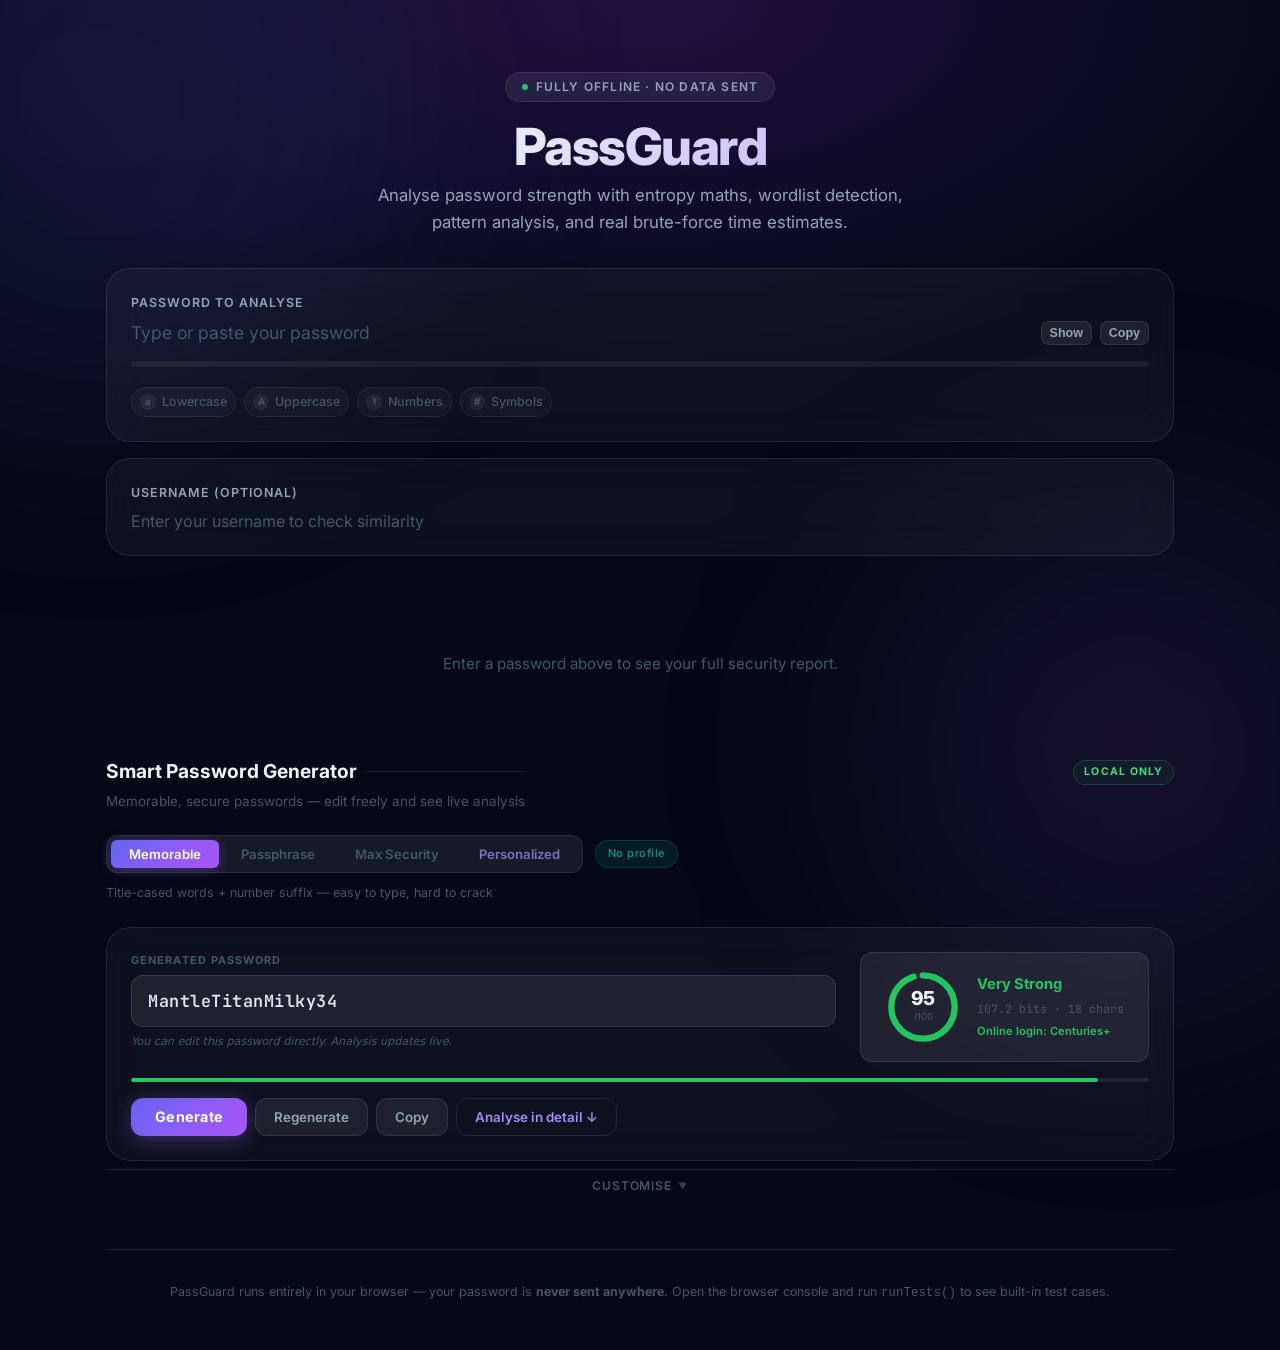
==== commit 6c5c1fee: "fix(generator): expand direct anchors to include nickname, company, keywords — passwords now reflect" ====
--- a/app/index.html
+++ b/app/index.html
@@ -9,7 +9,7 @@
   <!-- Favicon (inline SVG as data URI) -->
   <link rel="icon" href="data:image/svg+xml,<svg xmlns='http://www.w3.org/2000/svg' viewBox='0 0 100 100'><text y='.9em' font-size='90'></text></svg>" />
 
-  <link rel="stylesheet" href="style.css?v=3" />
+  <link rel="stylesheet" href="style.css?v=4" />
 </head>
 <body>
 
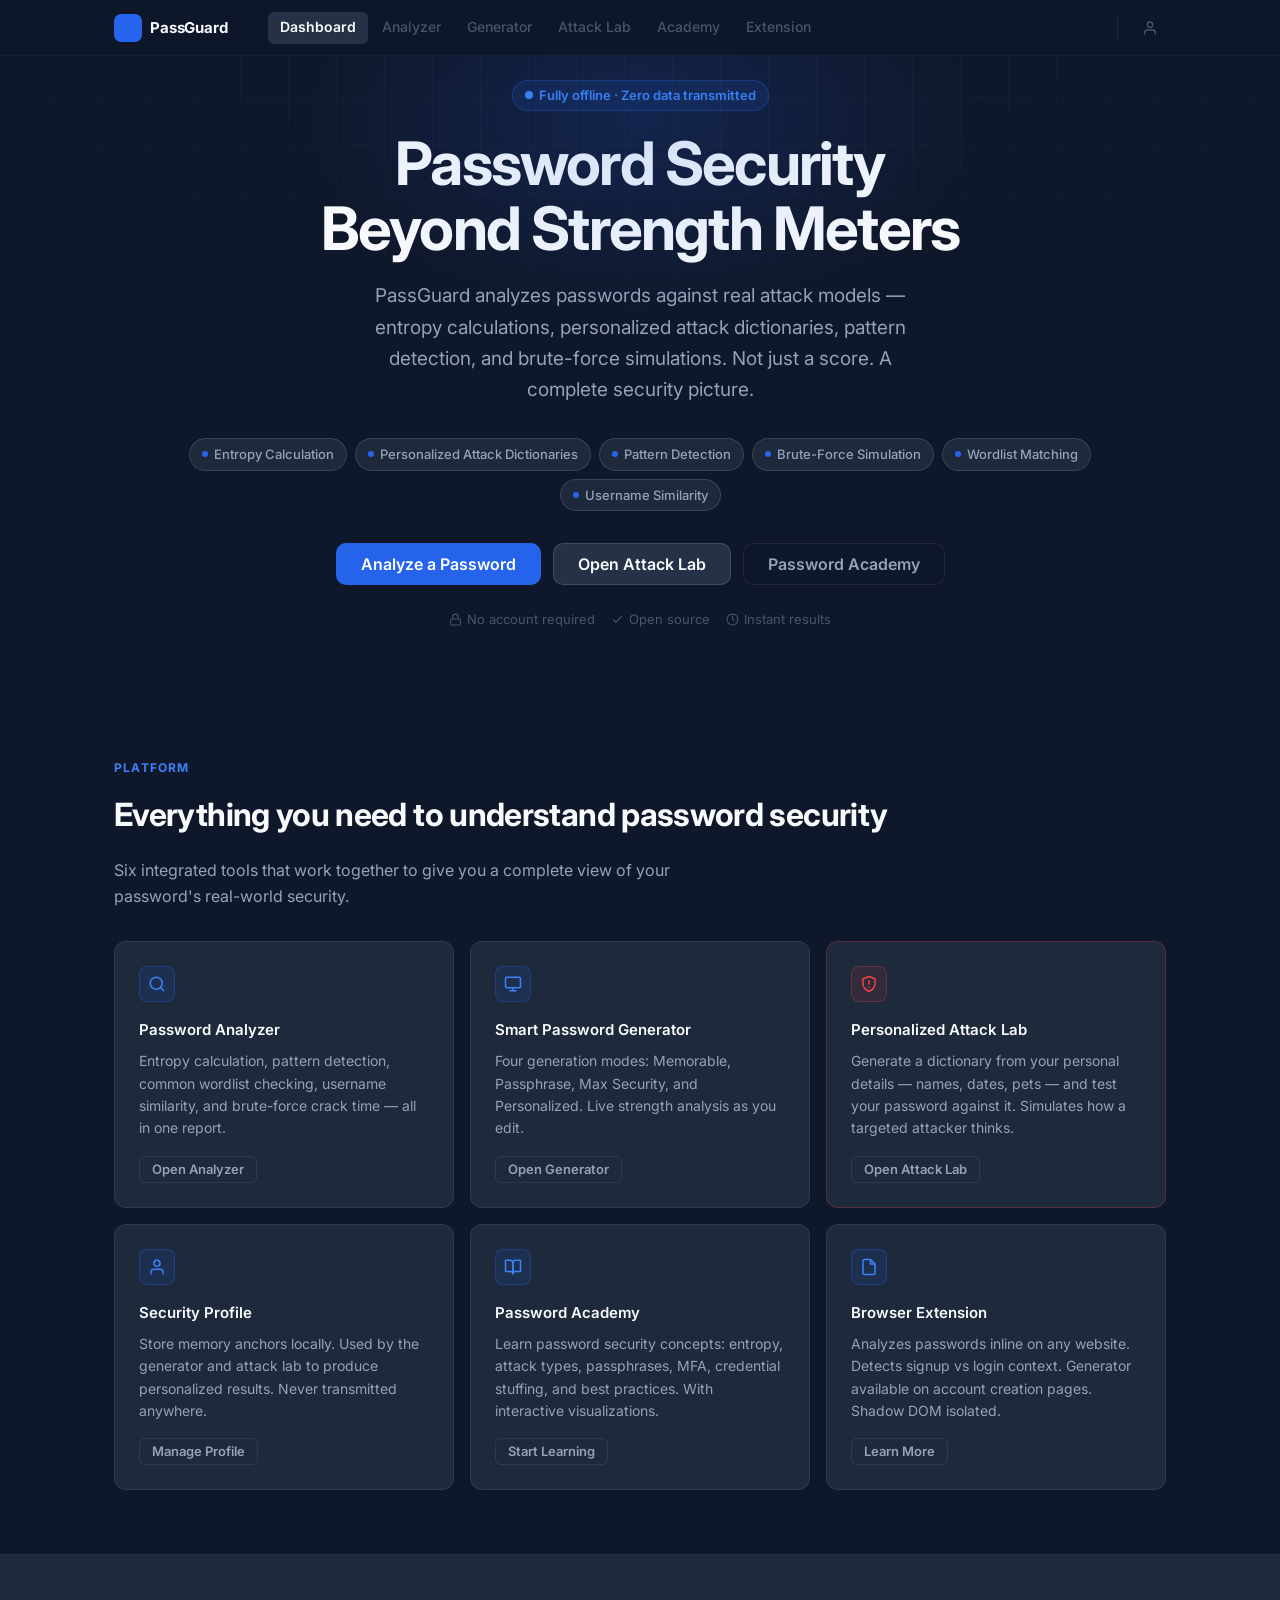
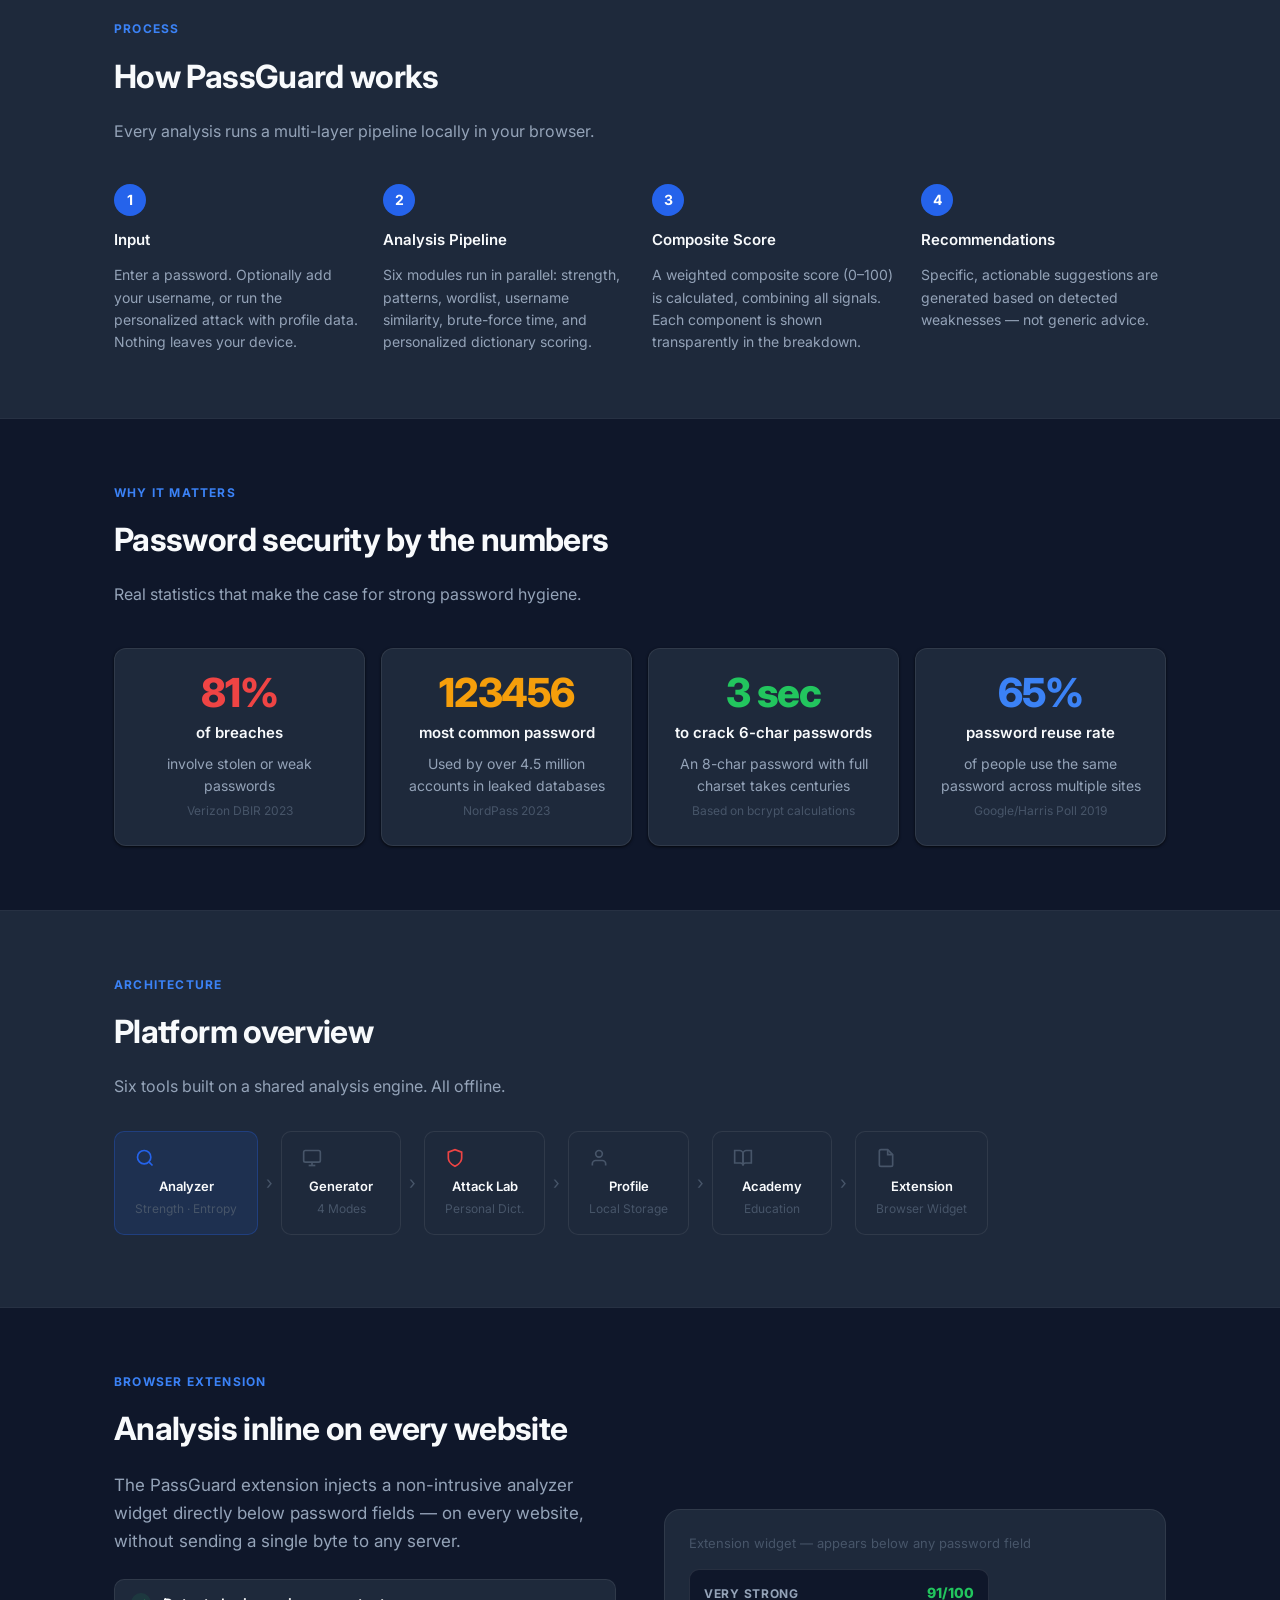
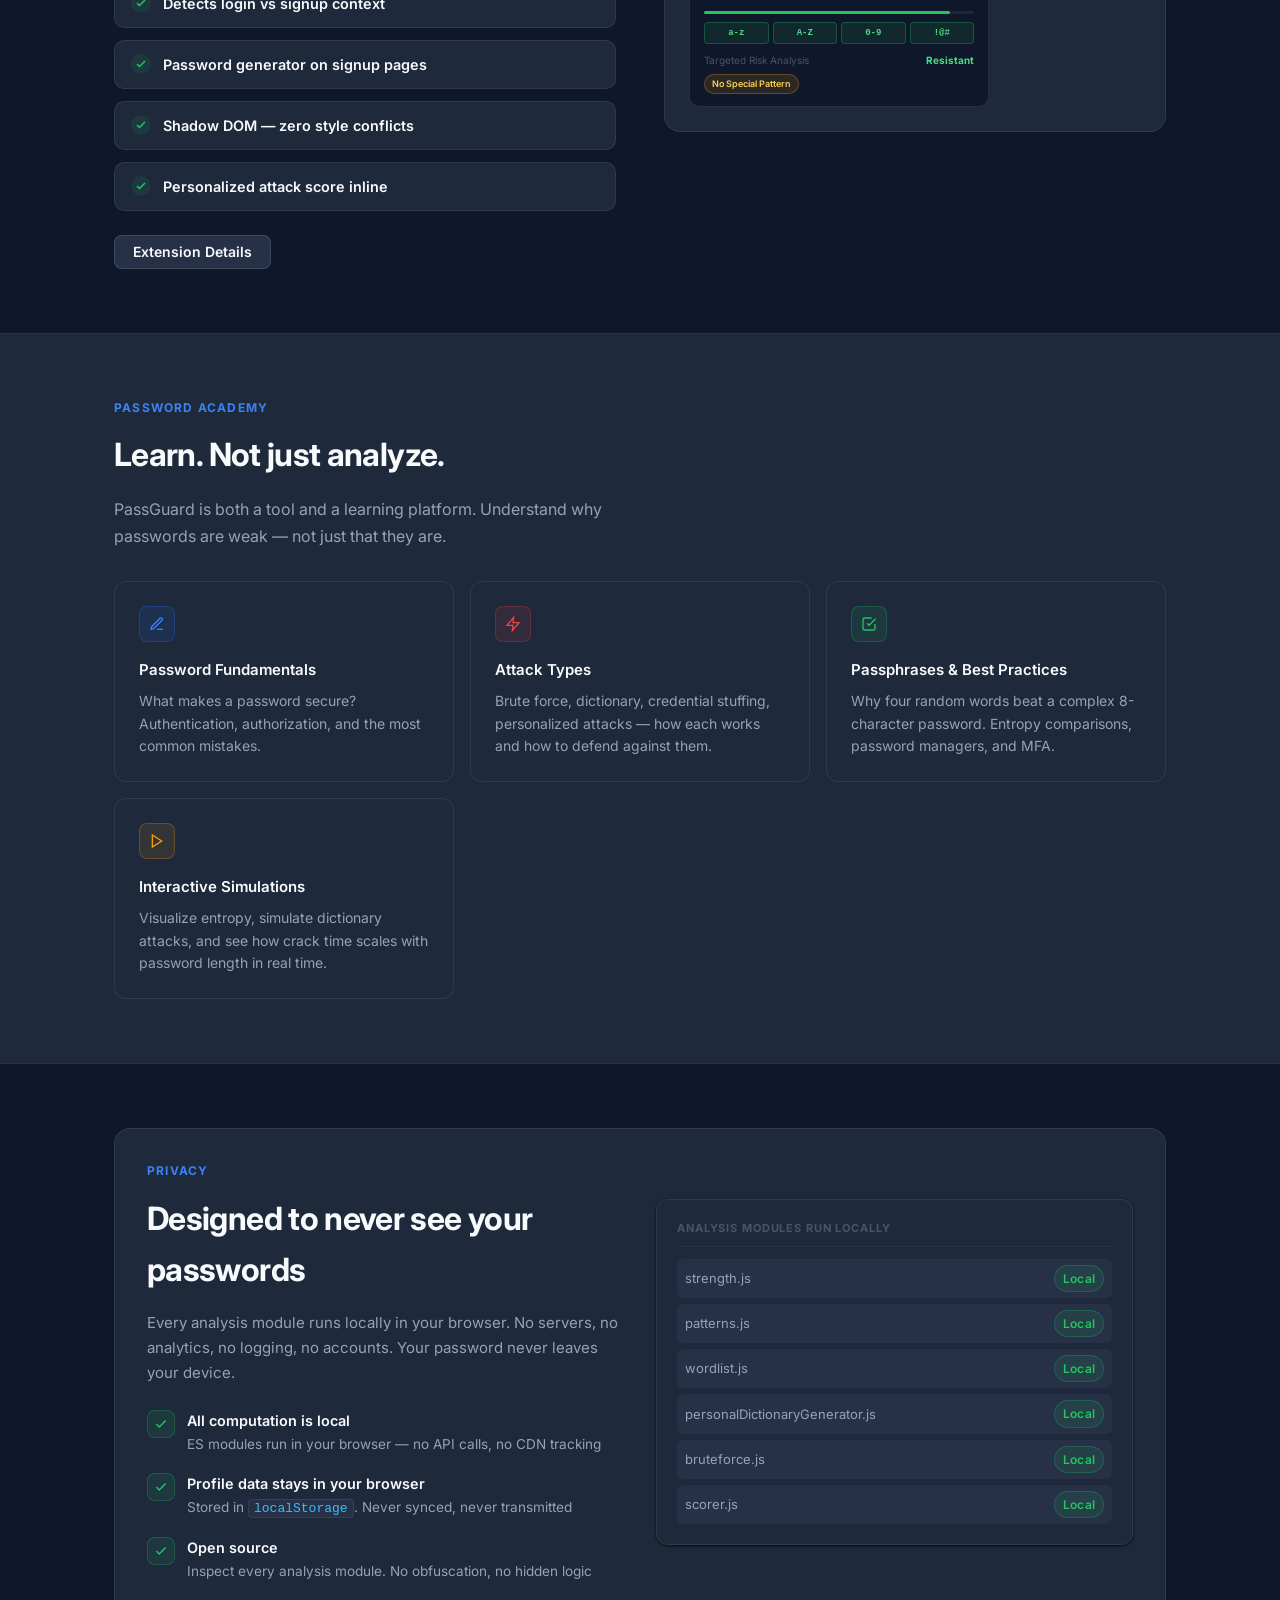
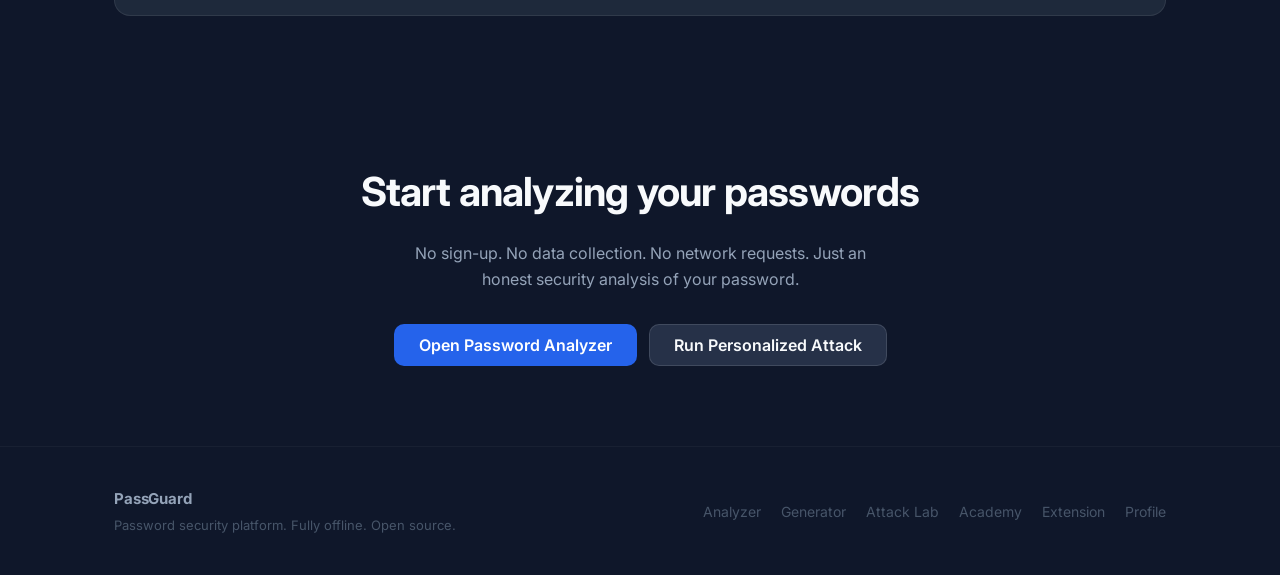
==== commit d1bb798a: "feat: transform PassGuard into a full multi-page SaaS cybersecurity platform - New platform design s" ====
--- a/app/index.html
+++ b/app/index.html
@@ -3,610 +3,726 @@
 <head>
   <meta charset="UTF-8" />
   <meta name="viewport" content="width=device-width, initial-scale=1.0" />
-  <meta name="description" content="Analyse your password's strength with entropy calculation, pattern detection, common wordlist checks, username similarity analysis, and brute-force time estimation. Fully offline." />
-  <title>PassGuard  Password Strength Analyzer</title>
-
-  <!-- Favicon (inline SVG as data URI) -->
-  <link rel="icon" href="data:image/svg+xml,<svg xmlns='http://www.w3.org/2000/svg' viewBox='0 0 100 100'><text y='.9em' font-size='90'></text></svg>" />
-
-  <link rel="stylesheet" href="style.css?v=4" />
+  <meta name="description" content="PassGuard is an intelligent password security platform. Analyze passwords with entropy math, personalized attack dictionaries, pattern detection, and brute-force simulations. Fully offline." />
+  <title>PassGuard — Password Security Platform</title>
+  <link rel="icon" href="data:image/svg+xml,<svg xmlns='http://www.w3.org/2000/svg' viewBox='0 0 100 100'><rect width='100' height='100' rx='22' fill='%232563EB'/><path d='M50 18l24 9v18c0 18-24 30-24 30S26 63 26 45V27z' fill='none' stroke='white' stroke-width='6' stroke-linejoin='round'/></svg>" />
+  <link rel="stylesheet" href="platform.css" />
+  <style>
+    /* ── Dashboard-specific styles ─────────────────────────── */
+
+    /* Subtle grid background for hero */
+    .dash-hero-bg {
+      position: absolute;
+      inset: 0;
+      background-image:
+        linear-gradient(rgba(255,255,255,0.025) 1px, transparent 1px),
+        linear-gradient(90deg, rgba(255,255,255,0.025) 1px, transparent 1px);
+      background-size: 48px 48px;
+      pointer-events: none;
+      mask-image: radial-gradient(ellipse 80% 60% at 50% 0%, black 40%, transparent 100%);
+    }
+
+    /* Gradient accent behind hero */
+    .dash-hero-glow {
+      position: absolute;
+      top: -80px; left: 50%;
+      transform: translateX(-50%);
+      width: 700px; height: 400px;
+      background: radial-gradient(ellipse, rgba(37,99,235,0.18) 0%, transparent 70%);
+      pointer-events: none;
+    }
+
+    .dash-hero-wrap {
+      position: relative;
+      overflow: hidden;
+    }
+
+    /* Attack features list in hero */
+    .dash-attack-list {
+      display: flex;
+      flex-wrap: wrap;
+      gap: 8px;
+      justify-content: center;
+      margin-bottom: var(--sp-8);
+    }
+    .dash-attack-pill {
+      display: inline-flex;
+      align-items: center;
+      gap: 6px;
+      padding: 5px 12px;
+      background: var(--bg-surface);
+      border: 1px solid var(--border-medium);
+      border-radius: 20px;
+      font-size: 0.8125rem;
+      color: var(--text-secondary);
+      font-weight: 500;
+    }
+    .dash-attack-pill span {
+      width: 6px; height: 6px;
+      border-radius: 50%;
+      background: var(--brand);
+      flex-shrink: 0;
+    }
+
+    /* Stats section */
+    .dash-stat-big {
+      font-size: 2.5rem;
+      font-weight: 800;
+      letter-spacing: -0.03em;
+      color: var(--text-primary);
+      line-height: 1;
+    }
+    .dash-stat-source {
+      font-size: 0.75rem;
+      color: var(--text-muted);
+      margin-top: 4px;
+    }
+
+    /* Architecture flow */
+    .dash-arch-flow {
+      display: flex;
+      align-items: center;
+      gap: 0;
+      overflow-x: auto;
+      padding-bottom: var(--sp-2);
+    }
+    .dash-arch-node {
+      flex-shrink: 0;
+      background: var(--bg-surface);
+      border: 1px solid var(--border);
+      border-radius: var(--radius-md);
+      padding: var(--sp-4) var(--sp-5);
+      text-align: center;
+      min-width: 120px;
+    }
+    .dash-arch-node--active {
+      border-color: var(--brand-border);
+      background: var(--brand-subtle);
+    }
+    .dash-arch-node__label {
+      font-size: 0.8125rem;
+      font-weight: 600;
+      color: var(--text-primary);
+      margin-top: var(--sp-2);
+    }
+    .dash-arch-node__sub {
+      font-size: 0.75rem;
+      color: var(--text-muted);
+      margin-top: 2px;
+    }
+    .dash-arch-arrow {
+      flex-shrink: 0;
+      padding-inline: var(--sp-2);
+      color: var(--text-muted);
+      font-size: 1.125rem;
+    }
+
+    /* Extension preview */
+    .dash-ext-preview {
+      background: var(--bg-surface);
+      border: 1px solid var(--border);
+      border-radius: var(--radius-xl);
+      padding: var(--sp-6);
+      position: relative;
+      overflow: hidden;
+    }
+    .dash-ext-widget {
+      background: #0f172a;
+      border: 1px solid rgba(255,255,255,0.1);
+      border-radius: 10px;
+      padding: 12px 14px;
+      max-width: 300px;
+      font-size: 0.875rem;
+    }
+    .dash-ext-row {
+      display: flex;
+      align-items: center;
+      justify-content: space-between;
+      margin-bottom: 6px;
+    }
+    .dash-ext-label { font-size: 0.75rem; font-weight: 700; color: #94a3b8; text-transform: uppercase; letter-spacing: 0.06em; }
+    .dash-ext-score { font-size: 0.875rem; font-weight: 800; color: #22c55e; }
+    .dash-ext-bar-track { height: 3px; background: rgba(255,255,255,0.07); border-radius: 2px; margin-bottom: 8px; }
+    .dash-ext-bar-fill { height: 100%; border-radius: 2px; background: #22c55e; }
+    .dash-ext-chips { display: flex; gap: 4px; margin-bottom: 8px; }
+    .dash-ext-chip {
+      flex: 1; text-align: center; padding: 3px 0;
+      border-radius: 4px; font-size: 9px; font-weight: 700;
+      font-family: monospace; border: 1px solid;
+    }
+    .dash-ext-chip--on { background: rgba(34,197,94,0.1); border-color: rgba(34,197,94,0.3); color: #4ade80; }
+    .dash-ext-chip--off { background: rgba(239,68,68,0.06); border-color: rgba(239,68,68,0.15); color: rgba(239,68,68,0.5); }
+    .dash-ext-issues { display: flex; flex-wrap: wrap; gap: 4px; }
+    .dash-ext-issue {
+      padding: 2px 7px; border-radius: 20px; font-size: 9px; font-weight: 600;
+      background: rgba(245,158,11,0.12); border: 1px solid rgba(245,158,11,0.3); color: #fcd34d;
+    }
+
+    /* Privacy banner */
+    .dash-privacy {
+      background: var(--bg-surface);
+      border: 1px solid var(--border);
+      border-radius: var(--radius-xl);
+      padding: var(--sp-8);
+      display: grid;
+      grid-template-columns: 1fr 1fr;
+      gap: var(--sp-8);
+      align-items: center;
+    }
+    @media (max-width: 700px) {
+      .dash-privacy { grid-template-columns: 1fr; }
+    }
+
+    .dash-privacy-point {
+      display: flex;
+      align-items: flex-start;
+      gap: var(--sp-3);
+      margin-bottom: var(--sp-4);
+    }
+    .dash-privacy-point:last-child { margin-bottom: 0; }
+    .dash-privacy-icon {
+      width: 28px; height: 28px;
+      border-radius: var(--radius);
+      background: var(--success-subtle);
+      border: 1px solid var(--success-border);
+      display: flex; align-items: center; justify-content: center;
+      color: var(--success);
+      flex-shrink: 0;
+      margin-top: 1px;
+    }
+
+    /* Section spacing */
+    .dash-section { padding-block: var(--sp-16); }
+    .dash-section--alt { background: var(--bg-surface); border-top: 1px solid var(--border-subtle); border-bottom: 1px solid var(--border-subtle); }
+    .dash-section-label {
+      font-size: 0.75rem;
+      font-weight: 700;
+      text-transform: uppercase;
+      letter-spacing: 0.1em;
+      color: var(--brand-hover);
+      margin-bottom: var(--sp-3);
+    }
+    .dash-section-title {
+      font-size: clamp(1.5rem, 3vw, 2rem);
+      font-weight: 700;
+      letter-spacing: -0.02em;
+      color: var(--text-primary);
+      margin-bottom: var(--sp-4);
+    }
+    .dash-section-subtitle {
+      font-size: 1rem;
+      color: var(--text-secondary);
+      max-width: 560px;
+      line-height: 1.65;
+    }
+
+    /* CTA section */
+    .dash-cta {
+      text-align: center;
+      padding-block: var(--sp-20);
+    }
+    .dash-cta__title {
+      font-size: clamp(1.75rem, 4vw, 2.5rem);
+      font-weight: 700;
+      letter-spacing: -0.02em;
+      color: var(--text-primary);
+      margin-bottom: var(--sp-4);
+    }
+    .dash-cta__desc {
+      font-size: 1rem;
+      color: var(--text-secondary);
+      max-width: 480px;
+      margin-inline: auto;
+      margin-bottom: var(--sp-8);
+      line-height: 1.65;
+    }
+  </style>
 </head>
 <body>
 
-<div class="page-wrapper">
-
-  <!--  Header  -->
-  <header class="site-header">
-    <div class="logo-badge">
-      <span class="dot"></span>
-      Fully Offline · No Data Sent
-    </div>
-    <h1>PassGuard</h1>
-    <p>Analyse password strength with entropy maths, wordlist detection, pattern analysis, and real brute-force time estimates.</p>
-  </header>
-
-  <!--  Input Card  -->
-  <section class="input-section" aria-label="Password input">
-
-    <div class="glass-card">
-      <label class="input-label" for="password-input">Password to Analyse</label>
-      <div class="input-row">
-        <input
-          type="password"
-          id="password-input"
-          class="password-field"
-          placeholder="Type or paste your password"
-          autocomplete="off"
-          autocorrect="off"
-          autocapitalize="off"
-          spellcheck="false"
-        />
-        <button class="icon-btn" id="toggle-visibility" aria-label="Toggle password visibility">Show</button>
-        <button class="icon-btn" id="copy-btn" aria-label="Copy password">Copy</button>
-      </div>
-
-      <!-- Strength bar -->
-      <div class="strength-bar-track" role="progressbar" aria-label="Password strength">
-        <div id="strength-bar"></div>
-      </div>
-      <div class="strength-label-row">
-        <span id="strength-label" class="strength-label"></span>
-      </div>
-
-      <!-- Character class indicators -->
-      <div class="char-indicators" aria-label="Character class checklist">
-        <div class="char-ind inactive" id="ind-lower">
-          <span class="ind-icon">a</span> Lowercase
-        </div>
-        <div class="char-ind inactive" id="ind-upper">
-          <span class="ind-icon">A</span> Uppercase
-        </div>
-        <div class="char-ind inactive" id="ind-digit">
-          <span class="ind-icon">1</span> Numbers
-        </div>
-        <div class="char-ind inactive" id="ind-symbol">
-          <span class="ind-icon">#</span> Symbols
-        </div>
-      </div>
-    </div>
-
-    <div class="glass-card">
-      <label class="input-label" for="username-input">Username (optional)</label>
-      <div class="input-row">
-        <input
-          type="text"
-          id="username-input"
-          class="text-field"
-          placeholder="Enter your username to check similarity"
-          autocomplete="off"
-          spellcheck="false"
-        />
-      </div>
-    </div>
-
-  </section>
-
-  <!--  Empty state  -->
-  <div id="empty-state" aria-live="polite">
-    <div class="empty-state">
-      <div class="empty-icon"></div>
-      <p>Enter a password above to see your full security report.</p>
-    </div>
-  </div>
-
-  <!--  Results  -->
-  <section id="results-panel" class="hidden" aria-live="polite" aria-label="Analysis results">
-
-    <div class="results-grid">
-
-      <!-- Left column: Score ring + breakdown -->
+<!-- Navigation injected by nav.js -->
+
+<!-- ── Hero ────────────────────────────────────────────────── -->
+<div class="dash-hero-wrap">
+  <div class="dash-hero-bg" aria-hidden="true"></div>
+  <div class="dash-hero-glow" aria-hidden="true"></div>
+
+  <div class="pg-container">
+    <div class="pg-hero">
+      <div class="pg-hero__eyebrow" aria-label="Platform status">
+        <svg width="8" height="8" viewBox="0 0 8 8" aria-hidden="true">
+          <circle cx="4" cy="4" r="4" fill="currentColor"/>
+        </svg>
+        Fully offline · Zero data transmitted
+      </div>
+
+      <h1 class="pg-hero__title">
+        Password Security<br/>Beyond Strength Meters
+      </h1>
+
+      <p class="pg-hero__subtitle">
+        PassGuard analyzes passwords against real attack models — entropy calculations,
+        personalized attack dictionaries, pattern detection, and brute-force simulations.
+        Not just a score. A complete security picture.
+      </p>
+
+      <div class="dash-attack-list" aria-label="Analysis capabilities">
+        <span class="dash-attack-pill"><span></span>Entropy Calculation</span>
+        <span class="dash-attack-pill"><span></span>Personalized Attack Dictionaries</span>
+        <span class="dash-attack-pill"><span></span>Pattern Detection</span>
+        <span class="dash-attack-pill"><span></span>Brute-Force Simulation</span>
+        <span class="dash-attack-pill"><span></span>Wordlist Matching</span>
+        <span class="dash-attack-pill"><span></span>Username Similarity</span>
+      </div>
+
+      <div class="pg-hero__actions">
+        <a href="/app/analyzer.html" class="pg-btn pg-btn--primary pg-btn--lg">Analyze a Password</a>
+        <a href="/app/attack-lab.html" class="pg-btn pg-btn--secondary pg-btn--lg">Open Attack Lab</a>
+        <a href="/app/academy.html" class="pg-btn pg-btn--ghost pg-btn--lg">Password Academy</a>
+      </div>
+
+      <div class="pg-hero__meta">
+        <span class="pg-hero__meta-item">
+          <svg width="13" height="13" viewBox="0 0 24 24" fill="none" stroke="currentColor" stroke-width="2" aria-hidden="true"><rect x="3" y="11" width="18" height="11" rx="2"/><path d="M7 11V7a5 5 0 0 1 10 0v4"/></svg>
+          No account required
+        </span>
+        <span class="pg-hero__meta-item">
+          <svg width="13" height="13" viewBox="0 0 24 24" fill="none" stroke="currentColor" stroke-width="2" aria-hidden="true"><polyline points="20 6 9 17 4 12"/></svg>
+          Open source
+        </span>
+        <span class="pg-hero__meta-item">
+          <svg width="13" height="13" viewBox="0 0 24 24" fill="none" stroke="currentColor" stroke-width="2" aria-hidden="true"><circle cx="12" cy="12" r="10"/><path d="M12 6v6l4 2"/></svg>
+          Instant results
+        </span>
+      </div>
+    </div>
+  </div>
+</div>
+
+<!-- ── Features ─────────────────────────────────────────────── -->
+<section class="dash-section" id="features" aria-labelledby="features-title">
+  <div class="pg-container">
+    <div class="dash-section-label">Platform</div>
+    <h2 class="dash-section-title" id="features-title">Everything you need to understand password security</h2>
+    <p class="dash-section-subtitle pg-mb-8">
+      Six integrated tools that work together to give you a complete view of your password's real-world security.
+    </p>
+
+    <div class="pg-feature-grid pg-stagger">
+
+      <div class="pg-feature-card">
+        <div class="pg-feature-icon" aria-hidden="true">
+          <svg width="18" height="18" viewBox="0 0 24 24" fill="none" stroke="currentColor" stroke-width="2" stroke-linecap="round" stroke-linejoin="round"><circle cx="11" cy="11" r="8"/><line x1="21" y1="21" x2="16.65" y2="16.65"/></svg>
+        </div>
+        <div class="pg-feature-title">Password Analyzer</div>
+        <div class="pg-feature-desc">Entropy calculation, pattern detection, common wordlist checking, username similarity, and brute-force crack time — all in one report.</div>
+        <a href="/app/analyzer.html" class="pg-btn pg-btn--ghost pg-btn--sm" style="margin-top:16px">Open Analyzer</a>
+      </div>
+
+      <div class="pg-feature-card">
+        <div class="pg-feature-icon" aria-hidden="true">
+          <svg width="18" height="18" viewBox="0 0 24 24" fill="none" stroke="currentColor" stroke-width="2" stroke-linecap="round" stroke-linejoin="round"><rect x="2" y="3" width="20" height="14" rx="2"/><line x1="8" y1="21" x2="16" y2="21"/><line x1="12" y1="17" x2="12" y2="21"/></svg>
+        </div>
+        <div class="pg-feature-title">Smart Password Generator</div>
+        <div class="pg-feature-desc">Four generation modes: Memorable, Passphrase, Max Security, and Personalized. Live strength analysis as you edit.</div>
+        <a href="/app/generator.html" class="pg-btn pg-btn--ghost pg-btn--sm" style="margin-top:16px">Open Generator</a>
+      </div>
+
+      <div class="pg-feature-card" style="border-color: var(--danger-border);">
+        <div class="pg-feature-icon" style="background:var(--danger-subtle);border-color:var(--danger-border);color:var(--danger)" aria-hidden="true">
+          <svg width="18" height="18" viewBox="0 0 24 24" fill="none" stroke="currentColor" stroke-width="2" stroke-linecap="round" stroke-linejoin="round"><path d="M12 22s8-4 8-10V5l-8-3-8 3v7c0 6 8 10 8 10z"/><line x1="12" y1="8" x2="12" y2="12"/><line x1="12" y1="16" x2="12.01" y2="16"/></svg>
+        </div>
+        <div class="pg-feature-title">Personalized Attack Lab</div>
+        <div class="pg-feature-desc">Generate a dictionary from your personal details — names, dates, pets — and test your password against it. Simulates how a targeted attacker thinks.</div>
+        <a href="/app/attack-lab.html" class="pg-btn pg-btn--ghost pg-btn--sm" style="margin-top:16px">Open Attack Lab</a>
+      </div>
+
+      <div class="pg-feature-card">
+        <div class="pg-feature-icon" aria-hidden="true">
+          <svg width="18" height="18" viewBox="0 0 24 24" fill="none" stroke="currentColor" stroke-width="2" stroke-linecap="round" stroke-linejoin="round"><path d="M20 21v-2a4 4 0 0 0-4-4H8a4 4 0 0 0-4 4v2"/><circle cx="12" cy="7" r="4"/></svg>
+        </div>
+        <div class="pg-feature-title">Security Profile</div>
+        <div class="pg-feature-desc">Store memory anchors locally. Used by the generator and attack lab to produce personalized results. Never transmitted anywhere.</div>
+        <a href="/app/profile.html" class="pg-btn pg-btn--ghost pg-btn--sm" style="margin-top:16px">Manage Profile</a>
+      </div>
+
+      <div class="pg-feature-card">
+        <div class="pg-feature-icon" aria-hidden="true">
+          <svg width="18" height="18" viewBox="0 0 24 24" fill="none" stroke="currentColor" stroke-width="2" stroke-linecap="round" stroke-linejoin="round"><path d="M2 3h6a4 4 0 0 1 4 4v14a3 3 0 0 0-3-3H2z"/><path d="M22 3h-6a4 4 0 0 0-4 4v14a3 3 0 0 1 3-3h7z"/></svg>
+        </div>
+        <div class="pg-feature-title">Password Academy</div>
+        <div class="pg-feature-desc">Learn password security concepts: entropy, attack types, passphrases, MFA, credential stuffing, and best practices. With interactive visualizations.</div>
+        <a href="/app/academy.html" class="pg-btn pg-btn--ghost pg-btn--sm" style="margin-top:16px">Start Learning</a>
+      </div>
+
+      <div class="pg-feature-card">
+        <div class="pg-feature-icon" aria-hidden="true">
+          <svg width="18" height="18" viewBox="0 0 24 24" fill="none" stroke="currentColor" stroke-width="2" stroke-linecap="round" stroke-linejoin="round"><path d="M14 2H6a2 2 0 0 0-2 2v16a2 2 0 0 0 2 2h12a2 2 0 0 0 2-2V8z"/><polyline points="14 2 14 8 20 8"/></svg>
+        </div>
+        <div class="pg-feature-title">Browser Extension</div>
+        <div class="pg-feature-desc">Analyzes passwords inline on any website. Detects signup vs login context. Generator available on account creation pages. Shadow DOM isolated.</div>
+        <a href="/app/extension.html" class="pg-btn pg-btn--ghost pg-btn--sm" style="margin-top:16px">Learn More</a>
+      </div>
+
+    </div>
+  </div>
+</section>
+
+<!-- ── How it works ──────────────────────────────────────────── -->
+<section class="dash-section dash-section--alt" id="how-it-works" aria-labelledby="how-title">
+  <div class="pg-container">
+    <div class="dash-section-label">Process</div>
+    <h2 class="dash-section-title" id="how-title">How PassGuard works</h2>
+    <p class="dash-section-subtitle pg-mb-10">
+      Every analysis runs a multi-layer pipeline locally in your browser.
+    </p>
+
+    <div class="pg-steps">
+      <div class="pg-step">
+        <div class="pg-step__num">1</div>
+        <div class="pg-step__title">Input</div>
+        <div class="pg-step__desc">Enter a password. Optionally add your username, or run the personalized attack with profile data. Nothing leaves your device.</div>
+      </div>
+      <div class="pg-step">
+        <div class="pg-step__num">2</div>
+        <div class="pg-step__title">Analysis Pipeline</div>
+        <div class="pg-step__desc">Six modules run in parallel: strength, patterns, wordlist, username similarity, brute-force time, and personalized dictionary scoring.</div>
+      </div>
+      <div class="pg-step">
+        <div class="pg-step__num">3</div>
+        <div class="pg-step__title">Composite Score</div>
+        <div class="pg-step__desc">A weighted composite score (0–100) is calculated, combining all signals. Each component is shown transparently in the breakdown.</div>
+      </div>
+      <div class="pg-step">
+        <div class="pg-step__num">4</div>
+        <div class="pg-step__title">Recommendations</div>
+        <div class="pg-step__desc">Specific, actionable suggestions are generated based on detected weaknesses — not generic advice.</div>
+      </div>
+    </div>
+  </div>
+</section>
+
+<!-- ── Security stats ────────────────────────────────────────── -->
+<section class="dash-section" id="stats" aria-labelledby="stats-title">
+  <div class="pg-container">
+    <div class="dash-section-label">Why it matters</div>
+    <h2 class="dash-section-title" id="stats-title">Password security by the numbers</h2>
+    <p class="dash-section-subtitle pg-mb-10">Real statistics that make the case for strong password hygiene.</p>
+
+    <div style="display:grid; grid-template-columns:repeat(auto-fit,minmax(200px,1fr)); gap:var(--sp-4);">
+      <div class="pg-card" style="text-align:center">
+        <div class="dash-stat-big" style="color:var(--danger)">81%</div>
+        <div class="pg-feature-title" style="margin-top:8px">of breaches</div>
+        <div class="pg-feature-desc">involve stolen or weak passwords</div>
+        <div class="dash-stat-source">Verizon DBIR 2023</div>
+      </div>
+      <div class="pg-card" style="text-align:center">
+        <div class="dash-stat-big" style="color:var(--warning)">123456</div>
+        <div class="pg-feature-title" style="margin-top:8px">most common password</div>
+        <div class="pg-feature-desc">Used by over 4.5 million accounts in leaked databases</div>
+        <div class="dash-stat-source">NordPass 2023</div>
+      </div>
+      <div class="pg-card" style="text-align:center">
+        <div class="dash-stat-big" style="color:var(--success)">3 sec</div>
+        <div class="pg-feature-title" style="margin-top:8px">to crack 6-char passwords</div>
+        <div class="pg-feature-desc">An 8-char password with full charset takes centuries</div>
+        <div class="dash-stat-source">Based on bcrypt calculations</div>
+      </div>
+      <div class="pg-card" style="text-align:center">
+        <div class="dash-stat-big" style="color:var(--brand-hover)">65%</div>
+        <div class="pg-feature-title" style="margin-top:8px">password reuse rate</div>
+        <div class="pg-feature-desc">of people use the same password across multiple sites</div>
+        <div class="dash-stat-source">Google/Harris Poll 2019</div>
+      </div>
+    </div>
+  </div>
+</section>
+
+<!-- ── Architecture preview ──────────────────────────────────── -->
+<section class="dash-section dash-section--alt" id="architecture" aria-labelledby="arch-title">
+  <div class="pg-container">
+    <div class="dash-section-label">Architecture</div>
+    <h2 class="dash-section-title" id="arch-title">Platform overview</h2>
+    <p class="dash-section-subtitle pg-mb-8">Six tools built on a shared analysis engine. All offline.</p>
+
+    <div class="dash-arch-flow" role="list" aria-label="Platform components">
+      <div class="dash-arch-node dash-arch-node--active" role="listitem">
+        <div style="font-size:1.25rem;color:var(--brand)">
+          <svg width="20" height="20" viewBox="0 0 24 24" fill="none" stroke="currentColor" stroke-width="2"><circle cx="11" cy="11" r="8"/><line x1="21" y1="21" x2="16.65" y2="16.65"/></svg>
+        </div>
+        <div class="dash-arch-node__label">Analyzer</div>
+        <div class="dash-arch-node__sub">Strength · Entropy</div>
+      </div>
+      <div class="dash-arch-arrow" aria-hidden="true">›</div>
+      <div class="dash-arch-node" role="listitem">
+        <div style="font-size:1.25rem;color:var(--text-muted)">
+          <svg width="20" height="20" viewBox="0 0 24 24" fill="none" stroke="currentColor" stroke-width="2"><rect x="2" y="3" width="20" height="14" rx="2"/><line x1="8" y1="21" x2="16" y2="21"/><line x1="12" y1="17" x2="12" y2="21"/></svg>
+        </div>
+        <div class="dash-arch-node__label">Generator</div>
+        <div class="dash-arch-node__sub">4 Modes</div>
+      </div>
+      <div class="dash-arch-arrow" aria-hidden="true">›</div>
+      <div class="dash-arch-node" role="listitem">
+        <div style="font-size:1.25rem;color:var(--danger)">
+          <svg width="20" height="20" viewBox="0 0 24 24" fill="none" stroke="currentColor" stroke-width="2"><path d="M12 22s8-4 8-10V5l-8-3-8 3v7c0 6 8 10 8 10z"/></svg>
+        </div>
+        <div class="dash-arch-node__label">Attack Lab</div>
+        <div class="dash-arch-node__sub">Personal Dict.</div>
+      </div>
+      <div class="dash-arch-arrow" aria-hidden="true">›</div>
+      <div class="dash-arch-node" role="listitem">
+        <div style="font-size:1.25rem;color:var(--text-muted)">
+          <svg width="20" height="20" viewBox="0 0 24 24" fill="none" stroke="currentColor" stroke-width="2"><path d="M20 21v-2a4 4 0 0 0-4-4H8a4 4 0 0 0-4 4v2"/><circle cx="12" cy="7" r="4"/></svg>
+        </div>
+        <div class="dash-arch-node__label">Profile</div>
+        <div class="dash-arch-node__sub">Local Storage</div>
+      </div>
+      <div class="dash-arch-arrow" aria-hidden="true">›</div>
+      <div class="dash-arch-node" role="listitem">
+        <div style="font-size:1.25rem;color:var(--text-muted)">
+          <svg width="20" height="20" viewBox="0 0 24 24" fill="none" stroke="currentColor" stroke-width="2"><path d="M2 3h6a4 4 0 0 1 4 4v14a3 3 0 0 0-3-3H2z"/><path d="M22 3h-6a4 4 0 0 0-4 4v14a3 3 0 0 1 3-3h7z"/></svg>
+        </div>
+        <div class="dash-arch-node__label">Academy</div>
+        <div class="dash-arch-node__sub">Education</div>
+      </div>
+      <div class="dash-arch-arrow" aria-hidden="true">›</div>
+      <div class="dash-arch-node" role="listitem">
+        <div style="font-size:1.25rem;color:var(--text-muted)">
+          <svg width="20" height="20" viewBox="0 0 24 24" fill="none" stroke="currentColor" stroke-width="2"><path d="M14 2H6a2 2 0 0 0-2 2v16a2 2 0 0 0 2 2h12a2 2 0 0 0 2-2V8z"/><polyline points="14 2 14 8 20 8"/></svg>
+        </div>
+        <div class="dash-arch-node__label">Extension</div>
+        <div class="dash-arch-node__sub">Browser Widget</div>
+      </div>
+    </div>
+  </div>
+</section>
+
+<!-- ── Extension preview ─────────────────────────────────────── -->
+<section class="dash-section" id="extension" aria-labelledby="ext-title">
+  <div class="pg-container">
+    <div style="display:grid; grid-template-columns:1fr 1fr; gap:var(--sp-12); align-items:center;">
       <div>
-        <div class="glass-card score-card">
-          <!-- SVG Score Ring -->
-          <div class="score-ring-wrap" role="img" aria-label="Password score ring">
-            <svg width="160" height="160" viewBox="0 0 120 120">
-              <circle id="score-ring-bg"   cx="60" cy="60" r="54" />
-              <circle id="score-ring-fill" cx="60" cy="60" r="54" />
-            </svg>
-            <div class="score-center">
-              <span id="score-value" aria-label="Score">0</span>
-              <span class="score-max">/100</span>
-            </div>
-          </div>
-
-          <div id="score-category" class="score-category"></div>
-
-          <!-- Score breakdown bars -->
-          <div class="section-title">Score Breakdown</div>
-          <div id="breakdown-bars"></div>
-        </div>
-      </div>
-
-      <!-- Right column: stats, issues, crack time, suggestions -->
+        <div class="dash-section-label">Browser Extension</div>
+        <h2 class="dash-section-title" id="ext-title">Analysis inline on every website</h2>
+        <p class="pg-body-lg pg-mb-6">
+          The PassGuard extension injects a non-intrusive analyzer widget directly below password fields — on every website, without sending a single byte to any server.
+        </p>
+        <div class="pg-checklist">
+          <div class="pg-check-item">
+            <div class="pg-check-icon pg-check-icon--ok">
+              <svg width="12" height="12" viewBox="0 0 24 24" fill="none" stroke="currentColor" stroke-width="3"><polyline points="20 6 9 17 4 12"/></svg>
+            </div>
+            <div><div class="pg-check-title">Detects login vs signup context</div></div>
+          </div>
+          <div class="pg-check-item">
+            <div class="pg-check-icon pg-check-icon--ok">
+              <svg width="12" height="12" viewBox="0 0 24 24" fill="none" stroke="currentColor" stroke-width="3"><polyline points="20 6 9 17 4 12"/></svg>
+            </div>
+            <div><div class="pg-check-title">Password generator on signup pages</div></div>
+          </div>
+          <div class="pg-check-item">
+            <div class="pg-check-icon pg-check-icon--ok">
+              <svg width="12" height="12" viewBox="0 0 24 24" fill="none" stroke="currentColor" stroke-width="3"><polyline points="20 6 9 17 4 12"/></svg>
+            </div>
+            <div><div class="pg-check-title">Shadow DOM — zero style conflicts</div></div>
+          </div>
+          <div class="pg-check-item">
+            <div class="pg-check-icon pg-check-icon--ok">
+              <svg width="12" height="12" viewBox="0 0 24 24" fill="none" stroke="currentColor" stroke-width="3"><polyline points="20 6 9 17 4 12"/></svg>
+            </div>
+            <div><div class="pg-check-title">Personalized attack score inline</div></div>
+          </div>
+        </div>
+        <a href="/app/extension.html" class="pg-btn pg-btn--secondary" style="margin-top:var(--sp-6)">Extension Details</a>
+      </div>
+
+      <!-- Widget mockup -->
+      <div class="dash-ext-preview">
+        <div class="pg-caption pg-mb-4" style="color:var(--text-muted)">Extension widget — appears below any password field</div>
+        <div class="dash-ext-widget">
+          <div class="dash-ext-row">
+            <span class="dash-ext-label">Very Strong</span>
+            <span class="dash-ext-score">91/100</span>
+          </div>
+          <div class="dash-ext-bar-track">
+            <div class="dash-ext-bar-fill" style="width:91%"></div>
+          </div>
+          <div class="dash-ext-chips">
+            <div class="dash-ext-chip dash-ext-chip--on">a-z</div>
+            <div class="dash-ext-chip dash-ext-chip--on">A-Z</div>
+            <div class="dash-ext-chip dash-ext-chip--on">0-9</div>
+            <div class="dash-ext-chip dash-ext-chip--on">!@#</div>
+          </div>
+          <div class="dash-ext-row" style="margin-bottom:6px">
+            <span style="font-size:10px;color:#475569">Targeted Risk Analysis</span>
+            <span style="font-size:10px;color:#4ade80;font-weight:700">Resistant</span>
+          </div>
+          <div class="dash-ext-issues">
+            <span class="dash-ext-issue">No Special Pattern</span>
+          </div>
+        </div>
+      </div>
+    </div>
+  </div>
+</section>
+
+<!-- ── Academy teaser ────────────────────────────────────────── -->
+<section class="dash-section dash-section--alt" id="academy" aria-labelledby="academy-title">
+  <div class="pg-container">
+    <div class="dash-section-label">Password Academy</div>
+    <h2 class="dash-section-title" id="academy-title">Learn. Not just analyze.</h2>
+    <p class="dash-section-subtitle pg-mb-8">
+      PassGuard is both a tool and a learning platform. Understand why passwords are weak — not just that they are.
+    </p>
+
+    <div class="pg-feature-grid pg-stagger">
+      <a href="/app/academy.html#fundamentals" class="pg-feature-card" style="text-decoration:none">
+        <div class="pg-feature-icon"><svg width="16" height="16" viewBox="0 0 24 24" fill="none" stroke="currentColor" stroke-width="2"><path d="M12 20h9"/><path d="M16.5 3.5a2.121 2.121 0 0 1 3 3L7 19l-4 1 1-4L16.5 3.5z"/></svg></div>
+        <div class="pg-feature-title">Password Fundamentals</div>
+        <div class="pg-feature-desc">What makes a password secure? Authentication, authorization, and the most common mistakes.</div>
+      </a>
+      <a href="/app/academy.html#attacks" class="pg-feature-card" style="text-decoration:none">
+        <div class="pg-feature-icon" style="background:var(--danger-subtle);border-color:var(--danger-border);color:var(--danger)"><svg width="16" height="16" viewBox="0 0 24 24" fill="none" stroke="currentColor" stroke-width="2"><polygon points="13 2 3 14 12 14 11 22 21 10 12 10 13 2"/></svg></div>
+        <div class="pg-feature-title">Attack Types</div>
+        <div class="pg-feature-desc">Brute force, dictionary, credential stuffing, personalized attacks — how each works and how to defend against them.</div>
+      </a>
+      <a href="/app/academy.html#passphrases" class="pg-feature-card" style="text-decoration:none">
+        <div class="pg-feature-icon" style="background:var(--success-subtle);border-color:var(--success-border);color:var(--success)"><svg width="16" height="16" viewBox="0 0 24 24" fill="none" stroke="currentColor" stroke-width="2"><polyline points="9 11 12 14 22 4"/><path d="M21 12v7a2 2 0 0 1-2 2H5a2 2 0 0 1-2-2V5a2 2 0 0 1 2-2h11"/></svg></div>
+        <div class="pg-feature-title">Passphrases & Best Practices</div>
+        <div class="pg-feature-desc">Why four random words beat a complex 8-character password. Entropy comparisons, password managers, and MFA.</div>
+      </a>
+      <a href="/app/academy.html#interactive" class="pg-feature-card" style="text-decoration:none">
+        <div class="pg-feature-icon" style="background:var(--warning-subtle);border-color:var(--warning-border);color:var(--warning)"><svg width="16" height="16" viewBox="0 0 24 24" fill="none" stroke="currentColor" stroke-width="2"><polygon points="5 3 19 12 5 21 5 3"/></svg></div>
+        <div class="pg-feature-title">Interactive Simulations</div>
+        <div class="pg-feature-desc">Visualize entropy, simulate dictionary attacks, and see how crack time scales with password length in real time.</div>
+      </a>
+    </div>
+  </div>
+</section>
+
+<!-- ── Privacy ───────────────────────────────────────────────── -->
+<section class="dash-section" id="privacy" aria-labelledby="privacy-title">
+  <div class="pg-container">
+    <div class="dash-privacy">
       <div>
-
-        <!-- Stat cards -->
-        <div class="stats-grid" aria-label="Password statistics">
-          <div class="stat-card">
-            <div class="stat-label">Length</div>
-            <div class="stat-value" id="stat-length"></div>
-          </div>
-          <div class="stat-card">
-            <div class="stat-label">Entropy</div>
-            <div class="stat-value" id="stat-entropy"></div>
-          </div>
-          <div class="stat-card">
-            <div class="stat-label">Charset Size</div>
-            <div class="stat-value" id="stat-charset"></div>
-          </div>
-          <div class="stat-card">
-            <div class="stat-label">Variety</div>
-            <div class="stat-value" id="stat-variety"></div>
-          </div>
-        </div>
-
-        <!-- Issues panel (hidden when no issues) -->
-        <div id="issues-panel" class="issues-panel hidden" role="alert" aria-label="Security issues">
-          <div class="issues-header"> Issues Found</div>
-          <ul id="issues-list" class="issues-list"></ul>
-        </div>
-
-        <!-- Crack time table -->
-        <div class="glass-card" style="padding: var(--sp-lg); margin-bottom: var(--sp-lg);">
-          <div class="section-title">Estimated Crack Time</div>
-          <table class="crack-table" aria-label="Brute-force crack time estimates">
-            <thead>
-              <tr>
-                <th>Attack Scenario</th>
-                <th style="text-align:right;">Est. Time</th>
-              </tr>
-            </thead>
-            <tbody id="crack-time-body"></tbody>
-          </table>
-        </div>
-
-        <!-- Suggestions -->
-        <div class="glass-card" style="padding: var(--sp-lg);">
-          <div class="section-title">Suggestions</div>
-          <div id="suggestions-list" class="suggestions-list"></div>
-        </div>
-
-      </div>
-    </div>
-  </section>
-
-  <!--  Advanced Personalized Attack Analysis  -->
-  <section id="personal-attack-section" class="hidden personal-attack-section" aria-label="Advanced personalized attack analysis">
-
-    <h2 class="section-heading"> Advanced Personalized Attack Analysis</h2>
-
-    <!-- Step 2: CTA card  always visible when password is entered -->
-    <div id="personal-cta-card" class="glass-card personal-cta-card">
-      <div class="personal-cta-inner">
-        <div class="personal-cta-icon">️</div>
-        <div class="personal-cta-text">
-          <div class="personal-cta-title">Simulate a Targeted Attack</div>
-          <p class="personal-cta-desc">
-            Test your password against a personalised dictionary generated from information
-            someone who knows you might use  names, birthdays, pets, and more.
-            All fields are optional. Nothing is sent anywhere.
-          </p>
-        </div>
-        <button id="show-personal-form-btn" class="btn-personal-run" aria-label="Run advanced personalized analysis">
-          Run Advanced Analysis
-        </button>
-      </div>
-    </div>
-
-    <!-- Step 3: Profile form (hidden until button clicked) -->
-    <div id="personal-form-card" class="glass-card hidden personal-form-card">
-      <div class="personal-form-header">
-        <span class="personal-form-icon"></span>
-        <div>
-          <div class="personal-form-title">Enter Personal Information</div>
-          <div class="personal-form-subtitle">All fields are optional  fill in what you know.</div>
-        </div>
-      </div>
-
-      <div class="personal-form-grid">
-
-        <div class="personal-field-group">
-          <label class="personal-field-label" for="pa-first-name">First Name</label>
-          <input type="text" id="pa-first-name" class="personal-field-input" placeholder="e.g. Sanskar" autocomplete="off" spellcheck="false" />
-        </div>
-
-        <div class="personal-field-group">
-          <label class="personal-field-label" for="pa-last-name">Last Name</label>
-          <input type="text" id="pa-last-name" class="personal-field-input" placeholder="e.g. Phougat" autocomplete="off" spellcheck="false" />
-        </div>
-
-        <div class="personal-field-group">
-          <label class="personal-field-label" for="pa-nickname">Nickname</label>
-          <input type="text" id="pa-nickname" class="personal-field-input" placeholder="e.g. Sandy" autocomplete="off" spellcheck="false" />
-        </div>
-
-        <div class="personal-field-group">
-          <label class="personal-field-label" for="pa-username">Username</label>
-          <input type="text" id="pa-username" class="personal-field-input" placeholder="e.g. sanskar_01" autocomplete="off" spellcheck="false" />
-        </div>
-
-        <div class="personal-field-group">
-          <label class="personal-field-label" for="pa-dob">Date of Birth</label>
-          <input type="date" id="pa-dob" class="personal-field-input personal-field-date" />
-        </div>
-
-        <div class="personal-field-group">
-          <label class="personal-field-label" for="pa-partner">Partner's Name</label>
-          <input type="text" id="pa-partner" class="personal-field-input" placeholder="e.g. Priya" autocomplete="off" spellcheck="false" />
-        </div>
-
-        <div class="personal-field-group">
-          <label class="personal-field-label" for="pa-pet">Pet's Name</label>
-          <input type="text" id="pa-pet" class="personal-field-input" placeholder="e.g. Bruno" autocomplete="off" spellcheck="false" />
-        </div>
-
-        <div class="personal-field-group">
-          <label class="personal-field-label" for="pa-company">Company Name</label>
-          <input type="text" id="pa-company" class="personal-field-input" placeholder="e.g. TechCorp" autocomplete="off" spellcheck="false" />
-        </div>
-
-      </div>
-
-      <div class="personal-form-actions">
-        <button id="run-personal-analysis-btn" class="btn-primary personal-generate-btn" aria-label="Generate dictionary and analyse">
-           Generate &amp; Analyse
-        </button>
-        <button id="cancel-personal-btn" class="btn-secondary" aria-label="Cancel">
-          Cancel
-        </button>
-      </div>
-    </div>
-
-    <!-- Loading state -->
-    <div id="personal-loading-card" class="glass-card hidden personal-loading-card" aria-live="polite">
-      <div class="personal-loading-inner">
-        <div class="personal-spinner"></div>
-        <div class="personal-loading-text">
-          <div class="personal-loading-title">Generating personalised dictionary</div>
-          <div class="personal-loading-sub">Analysing name combinations, dates, and patterns</div>
-        </div>
-      </div>
-    </div>
-
-    <!-- Step 6: Results card -->
-    <div id="personal-results-card" class="glass-card hidden personal-results-card" aria-live="polite">
-
-      <!-- Top stat row -->
-      <div class="personal-stats-row">
-
-        <div class="personal-stat-card">
-          <div class="personal-stat-label">Dictionary Size</div>
-          <div class="personal-stat-value" id="pa-dict-size"></div>
-          <div class="personal-stat-sub">passwords generated</div>
-        </div>
-
-        <div class="personal-stat-card" id="pa-found-card">
-          <div class="personal-stat-label">Password Found</div>
-          <div class="personal-stat-value" id="pa-found"></div>
-          <div class="personal-stat-sub" id="pa-found-sub">in dictionary</div>
-        </div>
-
-        <div class="personal-stat-card" id="pa-rank-card">
-          <div class="personal-stat-label">Attack Rank</div>
-          <div class="personal-stat-value" id="pa-rank"></div>
-          <div class="personal-stat-sub">guess number</div>
-        </div>
-
-      </div>
-
-      <!-- Personal Attack Score bar -->
-      <div class="personal-score-section">
-        <div class="personal-score-header">
-          <span class="personal-score-label">Personalized Attack Resistance</span>
-          <span class="personal-score-value" id="pa-score-value"></span>
-        </div>
-        <div class="personal-score-track" role="progressbar" aria-label="Personal attack resistance score">
-          <div class="personal-score-fill" id="pa-score-fill"></div>
-        </div>
-      </div>
-
-      <!-- Risk level badge -->
-      <div class="personal-risk-row">
-        <span class="personal-risk-label">Risk Level</span>
-        <span class="personal-risk-badge" id="pa-risk-badge"></span>
-      </div>
-
-      <!-- Explanation list -->
-      <div class="personal-explanation" id="pa-explanation">
-        <div class="personal-explanation-title"> Analysis Details</div>
-        <ul class="personal-explanation-list" id="pa-explanation-list"></ul>
-      </div>
-
-      <!-- Actions -->
-      <div class="personal-results-actions">
-        <button id="download-dict-btn" class="btn-download-dict" aria-label="Download personalized dictionary as text file">
-          Download Dictionary
-        </button>
-        <button id="rerun-personal-btn" class="btn-secondary personal-rerun-btn" aria-label="Edit profile and re-run analysis">
-          ️ Edit &amp; Re-run
-        </button>
-      </div>
-
-    </div>
-
-  </section>
-
-  <!-- ── Smart Password Generator ─────────────────────────────────────────── -->
-  <section class="sg-section" id="smart-generator" aria-label="Smart password generator">
-    <div class="sg-header-row">
+        <div class="dash-section-label">Privacy</div>
+        <h2 class="dash-section-title" id="privacy-title">Designed to never see your passwords</h2>
+        <p class="pg-body pg-mb-6">
+          Every analysis module runs locally in your browser. No servers, no analytics, no logging, no accounts. Your password never leaves your device.
+        </p>
+
+        <div class="dash-privacy-point">
+          <div class="dash-privacy-icon">
+            <svg width="14" height="14" viewBox="0 0 24 24" fill="none" stroke="currentColor" stroke-width="2.5"><polyline points="20 6 9 17 4 12"/></svg>
+          </div>
+          <div>
+            <div class="pg-check-title">All computation is local</div>
+            <div class="pg-check-desc">ES modules run in your browser — no API calls, no CDN tracking</div>
+          </div>
+        </div>
+        <div class="dash-privacy-point">
+          <div class="dash-privacy-icon">
+            <svg width="14" height="14" viewBox="0 0 24 24" fill="none" stroke="currentColor" stroke-width="2.5"><polyline points="20 6 9 17 4 12"/></svg>
+          </div>
+          <div>
+            <div class="pg-check-title">Profile data stays in your browser</div>
+            <div class="pg-check-desc">Stored in <code>localStorage</code>. Never synced, never transmitted</div>
+          </div>
+        </div>
+        <div class="dash-privacy-point">
+          <div class="dash-privacy-icon">
+            <svg width="14" height="14" viewBox="0 0 24 24" fill="none" stroke="currentColor" stroke-width="2.5"><polyline points="20 6 9 17 4 12"/></svg>
+          </div>
+          <div>
+            <div class="pg-check-title">Open source</div>
+            <div class="pg-check-desc">Inspect every analysis module. No obfuscation, no hidden logic</div>
+          </div>
+        </div>
+      </div>
+
       <div>
-        <h2 class="section-heading" style="margin-bottom:4px">Smart Password Generator</h2>
-        <p class="sg-subtitle">Memorable, secure passwords — edit freely and see live analysis</p>
-      </div>
-      <span class="sg-privacy-badge">Local Only</span>
-    </div>
-
-    <!-- Mode tabs + profile pill -->
-    <div class="sg-tabs-row">
-      <div class="sg-mode-tabs" role="tablist" aria-label="Generator mode">
-        <button class="sg-tab active" id="tab-memorable" role="tab" data-mode="smartMemorable"
-                aria-selected="true">Memorable</button>
-        <button class="sg-tab" id="tab-passphrase" role="tab" data-mode="passphrase"
-                aria-selected="false">Passphrase</button>
-        <button class="sg-tab" id="tab-max" role="tab" data-mode="maxSecurity"
-                aria-selected="false">Max Security</button>
-        <button class="sg-tab sg-tab--personal" id="tab-personal" role="tab" data-mode="personalSecure"
-                aria-selected="false">Personalized</button>
-      </div>
-      <span id="sg-profile-pill" class="sg-profile-pill" hidden>No profile</span>
-    </div>
-
-    <!-- Mode descriptions -->
-    <div class="sg-mode-desc" id="sg-mode-desc">
-      Title-cased words + number suffix &mdash; easy to type, hard to crack
-    </div>
-
-    <!-- Main card -->
-    <div class="sg-main-card glass-card">
-
-      <!-- Password output (EDITABLE) -->
-      <div class="sg-output-row">
-        <div class="sg-pw-wrap">
-          <label class="sg-pw-label" for="sg-password">Generated Password</label>
-          <input
-            type="text"
-            id="sg-password"
-            class="sg-pw-input"
-            placeholder="Click Generate…"
-            autocomplete="off"
-            autocorrect="off"
-            autocapitalize="off"
-            spellcheck="false"
-            aria-label="Generated password — editable"
-          />
-          <div class="sg-pw-hint">You can edit this password directly. Analysis updates live.</div>
-        </div>
-
-        <!-- Mini live score card -->
-        <div class="sg-score-card" id="sg-score-card" style="display:none">
-          <div class="sg-score-ring-wrap">
-            <svg width="76" height="76" viewBox="0 0 120 120" aria-hidden="true">
-              <circle class="sg-ring-bg"   cx="60" cy="60" r="50"/>
-              <circle class="sg-ring-fill" id="sg-ring-fill" cx="60" cy="60" r="50"/>
-            </svg>
-            <div class="sg-score-center">
-              <span class="sg-score-val" id="sg-score-val">0</span>
-              <span class="sg-score-max">/100</span>
-            </div>
-          </div>
-          <div class="sg-score-meta">
-            <div class="sg-score-cat" id="sg-score-cat">—</div>
-            <div class="sg-score-stats">
-              <span id="sg-entropy">—</span> bits &middot; <span id="sg-length">0</span> chars
-            </div>
-            <div class="sg-crack-line" id="sg-crack-line"></div>
-          </div>
-        </div>
-      </div>
-
-      <!-- Strength bar under input -->
-      <div class="sg-bar-track" id="sg-bar-track" style="display:none">
-        <div class="sg-bar-fill" id="sg-bar-fill"></div>
-      </div>
-
-      <!-- Action row -->
-      <div class="sg-actions">
-        <button class="sg-btn-primary" id="sg-generate-btn" aria-label="Generate new password">
-          Generate
-        </button>
-        <button class="sg-btn-secondary" id="sg-regen-btn" aria-label="Regenerate password" style="display:none">
-          Regenerate
-        </button>
-        <button class="sg-btn-secondary" id="sg-copy-btn" aria-label="Copy password" style="display:none">
-          Copy
-        </button>
-        <button class="sg-btn-ghost" id="sg-analyse-btn" aria-label="Send to main analyser" style="display:none">
-          Analyse in detail &darr;
-        </button>
-      </div>
-
-      <!-- Warning badge (shown live when user edits to expose personal data) -->
-      <div id="sg-warning-badge" class="sg-warning-badge" hidden></div>
-
-      <!-- Explainability panel (Personalized mode) -->
-      <div id="sg-explain-panel" class="sg-explain-panel" hidden>
-        <div class="sg-explain-title">Password Analysis</div>
-        <div class="sg-explain-grid">
-          <div class="sg-explain-row">
-            <span class="sg-explain-label">Strength Score</span>
-            <span class="sg-explain-value" id="sg-explain-strength">—</span>
-          </div>
-          <div class="sg-explain-row">
-            <span class="sg-explain-label">Personal Attack Score</span>
-            <span class="sg-explain-value" id="sg-explain-personal">—</span>
-          </div>
-        </div>
-        <div class="sg-explain-reason" id="sg-explain-reason">—</div>
-      </div>
-
-    </div><!-- /sg-main-card -->
-
-    <!-- Personalized profile form (collapsed, shown only in Personal mode) -->
-    <div id="sg-personal-form" class="sg-personal-form" hidden>
-      <div class="sg-pf-header">
-        <span class="sg-pf-title">Your Profile</span>
-        <span class="sg-pf-hint">Stored locally. Used as memory anchors only — never embedded directly.</span>
-      </div>
-      <div class="sg-pf-grid">
-        <div class="sg-pf-field">
-          <label class="sg-pf-label" for="sgp-first-name">First Name</label>
-          <input type="text" id="sgp-first-name" class="sg-pf-input" placeholder="e.g. Sanskar" autocomplete="off" />
-        </div>
-        <div class="sg-pf-field">
-          <label class="sg-pf-label" for="sgp-last-name">Last Name</label>
-          <input type="text" id="sgp-last-name" class="sg-pf-input" placeholder="e.g. Phougat" autocomplete="off" />
-        </div>
-        <div class="sg-pf-field">
-          <label class="sg-pf-label" for="sgp-nickname">Nickname</label>
-          <input type="text" id="sgp-nickname" class="sg-pf-input" placeholder="e.g. San" autocomplete="off" />
-        </div>
-        <div class="sg-pf-field">
-          <label class="sg-pf-label" for="sgp-pet">Pet Name</label>
-          <input type="text" id="sgp-pet" class="sg-pf-input" placeholder="e.g. Bruno" autocomplete="off" />
-        </div>
-        <div class="sg-pf-field">
-          <label class="sg-pf-label" for="sgp-partner">Partner Name</label>
-          <input type="text" id="sgp-partner" class="sg-pf-input" placeholder="Optional" autocomplete="off" />
-        </div>
-        <div class="sg-pf-field">
-          <label class="sg-pf-label" for="sgp-company">Company / School</label>
-          <input type="text" id="sgp-company" class="sg-pf-input" placeholder="Optional" autocomplete="off" />
-        </div>
-        <div class="sg-pf-field">
-          <label class="sg-pf-label" for="sgp-dob">Date of Birth</label>
-          <input type="date" id="sgp-dob" class="sg-pf-input" />
-        </div>
-        <div class="sg-pf-field">
-          <label class="sg-pf-label" for="sgp-fav-num">Favourite Number</label>
-          <input type="text" id="sgp-fav-num" class="sg-pf-input" placeholder="e.g. 7" autocomplete="off" />
-        </div>
-        <div class="sg-pf-field sg-pf-field--wide">
-          <label class="sg-pf-label" for="sgp-keywords">Custom Keywords <span class="sg-pf-hint-inline">(comma-separated)</span></label>
-          <input type="text" id="sgp-keywords" class="sg-pf-input" placeholder="e.g. cricket, physics" autocomplete="off" />
-        </div>
-      </div>
-      <div class="sg-pf-actions">
-        <button class="sg-pf-save-btn" id="sgp-save-btn">Save Profile</button>
-        <button class="sg-pf-clear-btn" id="sgp-clear-btn">Clear</button>
-      </div>
-      <div class="sg-pf-privacy">
-        <svg width="11" height="11" viewBox="0 0 24 24" fill="none" stroke="currentColor" stroke-width="2.5" stroke-linecap="round" stroke-linejoin="round"><rect x="3" y="11" width="18" height="11" rx="2"/><path d="M7 11V7a5 5 0 0 1 10 0v4"/></svg>
-        Profile saved in your browser only. Never transmitted anywhere.
-      </div>
-    </div><!-- /sg-personal-form -->
-
-    <!-- Customisation panel (collapsible) -->
-    <div class="sg-custom-wrap">
-      <button class="sg-custom-toggle" id="sg-custom-toggle" aria-expanded="false">
-        Customise <span class="sg-caret" id="sg-custom-caret">&#9660;</span>
-      </button>
-      <div class="sg-custom-panel" id="sg-custom-panel" hidden>
-
-        <div class="sg-custom-grid">
-
-          <!-- Word count (Memorable + Passphrase only) -->
-          <div class="sg-custom-field" id="sg-wc-field">
-            <label class="sg-custom-label" for="sg-word-count">Word Count</label>
-            <div class="sg-slider-row">
-              <input type="range" id="sg-word-count" min="2" max="5" value="3" aria-label="Word count"/>
-              <span class="sg-slider-val" id="sg-wc-val">3</span>
-            </div>
-          </div>
-
-          <!-- Separator -->
-          <div class="sg-custom-field" id="sg-sep-field">
-            <label class="sg-custom-label">Separator</label>
-            <div class="sg-sep-group" role="group" aria-label="Word separator">
-              <button class="sg-sep-btn active" data-sep="">None</button>
-              <button class="sg-sep-btn" data-sep="-">  -  </button>
-              <button class="sg-sep-btn" data-sep="_">  _  </button>
-              <button class="sg-sep-btn" data-sep=".">  .  </button>
-            </div>
-          </div>
-
-          <!-- Numbers toggle -->
-          <div class="sg-custom-field">
-            <label class="sg-custom-label" for="sg-use-nums">Include Numbers</label>
-            <label class="sg-toggle">
-              <input type="checkbox" id="sg-use-nums" checked />
-              <span class="sg-toggle-track"></span>
-            </label>
-          </div>
-
-          <!-- Symbols toggle -->
-          <div class="sg-custom-field">
-            <label class="sg-custom-label" for="sg-use-syms">Include Symbol</label>
-            <label class="sg-toggle">
-              <input type="checkbox" id="sg-use-syms" />
-              <span class="sg-toggle-track"></span>
-            </label>
-          </div>
-
-          <!-- Capitalize toggle (Memorable only) -->
-          <div class="sg-custom-field" id="sg-caps-field">
-            <label class="sg-custom-label" for="sg-capitalize">Capitalize Words</label>
-            <label class="sg-toggle">
-              <input type="checkbox" id="sg-capitalize" checked />
-              <span class="sg-toggle-track"></span>
-            </label>
-          </div>
-
-          <!-- Category (Memorable only) -->
-          <div class="sg-custom-field" id="sg-cat-field">
-            <label class="sg-custom-label" for="sg-category">Word Theme</label>
-            <select id="sg-category" class="sg-select">
-              <option value="">Any</option>
-              <option value="tech">Technology</option>
-              <option value="space">Space</option>
-              <option value="nature">Nature</option>
-              <option value="animals">Animals</option>
-              <option value="science">Science</option>
-              <option value="fantasy">Fantasy</option>
-              <option value="general">General</option>
-            </select>
-          </div>
-
-        </div><!-- /sg-custom-grid -->
-      </div><!-- /sg-custom-panel -->
-    </div><!-- /sg-custom-wrap -->
-
-    <!-- Hidden legacy ids so app.js doesn't break -->
-    <input type="hidden" id="gen-length"  value="20" />
-    <input type="hidden" id="gen-lower"   />
-    <input type="hidden" id="gen-upper"   />
-    <input type="hidden" id="gen-digits"  />
-    <input type="hidden" id="gen-symbols" />
-    <textarea id="gen-output" style="display:none" readonly></textarea>
-    <button   id="gen-btn"      style="display:none"></button>
-    <button   id="gen-copy-btn" style="display:none"></button>
-    <button   id="gen-use-btn"  style="display:none"></button>
-    <span     id="gen-length-display" style="display:none"></span>
-
-  </section>
-
-  <!-- ── Footer ───────────────────────────────────────────────────────────── -->
-  <footer class="site-footer">
-    <p>
-      PassGuard runs entirely in your browser &mdash; your password is <strong>never sent anywhere</strong>.
-      Open the browser console and run <code>runTests()</code> to see built-in test cases.
+        <div class="pg-card" style="padding:var(--sp-5);">
+          <div class="pg-section-title">Analysis modules run locally</div>
+          <div style="display:flex;flex-direction:column;gap:6px;margin-top:var(--sp-3)">
+            <div style="display:flex;align-items:center;justify-content:space-between;padding:6px 8px;background:var(--bg-raised);border-radius:6px;font-size:0.8125rem;">
+              <span style="color:var(--text-secondary)">strength.js</span>
+              <span class="pg-badge pg-badge--success">Local</span>
+            </div>
+            <div style="display:flex;align-items:center;justify-content:space-between;padding:6px 8px;background:var(--bg-raised);border-radius:6px;font-size:0.8125rem;">
+              <span style="color:var(--text-secondary)">patterns.js</span>
+              <span class="pg-badge pg-badge--success">Local</span>
+            </div>
+            <div style="display:flex;align-items:center;justify-content:space-between;padding:6px 8px;background:var(--bg-raised);border-radius:6px;font-size:0.8125rem;">
+              <span style="color:var(--text-secondary)">wordlist.js</span>
+              <span class="pg-badge pg-badge--success">Local</span>
+            </div>
+            <div style="display:flex;align-items:center;justify-content:space-between;padding:6px 8px;background:var(--bg-raised);border-radius:6px;font-size:0.8125rem;">
+              <span style="color:var(--text-secondary)">personalDictionaryGenerator.js</span>
+              <span class="pg-badge pg-badge--success">Local</span>
+            </div>
+            <div style="display:flex;align-items:center;justify-content:space-between;padding:6px 8px;background:var(--bg-raised);border-radius:6px;font-size:0.8125rem;">
+              <span style="color:var(--text-secondary)">bruteforce.js</span>
+              <span class="pg-badge pg-badge--success">Local</span>
+            </div>
+            <div style="display:flex;align-items:center;justify-content:space-between;padding:6px 8px;background:var(--bg-raised);border-radius:6px;font-size:0.8125rem;">
+              <span style="color:var(--text-secondary)">scorer.js</span>
+              <span class="pg-badge pg-badge--success">Local</span>
+            </div>
+          </div>
+        </div>
+      </div>
+    </div>
+  </div>
+</section>
+
+<!-- ── CTA ───────────────────────────────────────────────────── -->
+<section class="dash-cta" id="cta" aria-labelledby="cta-title">
+  <div class="pg-container">
+    <h2 class="dash-cta__title" id="cta-title">Start analyzing your passwords</h2>
+    <p class="dash-cta__desc">
+      No sign-up. No data collection. No network requests. Just an honest security analysis of your password.
     </p>
-  </footer>
-
-</div><!-- /page-wrapper -->
-
-<!-- ES Module entry points -->
-<script type="module" src="app.js"></script>
-<script type="module" src="smartGeneratorUI.js"></script>
+    <div class="pg-hero__actions">
+      <a href="/app/analyzer.html" class="pg-btn pg-btn--primary pg-btn--lg">Open Password Analyzer</a>
+      <a href="/app/attack-lab.html" class="pg-btn pg-btn--secondary pg-btn--lg">Run Personalized Attack</a>
+    </div>
+  </div>
+</section>
+
+<!-- ── Footer ────────────────────────────────────────────────── -->
+<footer class="pg-footer" aria-label="Site footer">
+  <div class="pg-container">
+    <div class="pg-footer__inner">
+      <div>
+        <div class="pg-footer__brand">PassGuard</div>
+        <div class="pg-footer__copy" style="margin-top:4px">
+          Password security platform. Fully offline. Open source.
+        </div>
+      </div>
+      <div class="pg-footer__links">
+        <a href="/app/analyzer.html"  class="pg-footer__link">Analyzer</a>
+        <a href="/app/generator.html" class="pg-footer__link">Generator</a>
+        <a href="/app/attack-lab.html" class="pg-footer__link">Attack Lab</a>
+        <a href="/app/academy.html"   class="pg-footer__link">Academy</a>
+        <a href="/app/extension.html" class="pg-footer__link">Extension</a>
+        <a href="/app/profile.html"   class="pg-footer__link">Profile</a>
+      </div>
+    </div>
+  </div>
+</footer>
+
+<script type="module">
+  import { inject } from './nav.js';
+  inject();
+
+  // Accordion helper (for any pg-accordion on the page)
+  document.querySelectorAll('.pg-accordion-trigger').forEach(btn => {
+    btn.addEventListener('click', () => {
+      const item = btn.closest('.pg-accordion-item');
+      item.classList.toggle('open');
+    });
+  });
+</script>
 
 </body>
 </html>
--- a/app/platform.css
+++ b/app/platform.css
@@ -0,0 +1,1050 @@
+/* ============================================================
+   platform.css  PassGuard Design System v1
+   Professional SaaS aesthetic — no neon, no glow
+   Inspired by: Stripe, Linear, Tailscale, 1Password
+   ============================================================ */
+
+/* ── Google Fonts ──────────────────────────────────────────── */
+@import url('https://fonts.googleapis.com/css2?family=Inter:wght@400;500;600;700&display=swap');
+
+/* ── Design Tokens ─────────────────────────────────────────── */
+:root {
+  /* Backgrounds */
+  --bg-base:      #0F172A;
+  --bg-surface:   #1E293B;
+  --bg-raised:    #263148;
+  --bg-overlay:   #2D3A52;
+
+  /* Borders */
+  --border:        rgba(255,255,255,0.08);
+  --border-subtle: rgba(255,255,255,0.04);
+  --border-medium: rgba(255,255,255,0.12);
+
+  /* Text */
+  --text-primary:   #F8FAFC;
+  --text-secondary: #94A3B8;
+  --text-muted:     #475569;
+  --text-disabled:  #334155;
+
+  /* Brand */
+  --brand:        #2563EB;
+  --brand-hover:  #3B82F6;
+  --brand-subtle: rgba(37,99,235,0.12);
+  --brand-border: rgba(37,99,235,0.30);
+
+  /* Semantic */
+  --success:        #22C55E;
+  --success-subtle: rgba(34,197,94,0.10);
+  --success-border: rgba(34,197,94,0.25);
+  --warning:        #F59E0B;
+  --warning-subtle: rgba(245,158,11,0.10);
+  --warning-border: rgba(245,158,11,0.25);
+  --danger:         #EF4444;
+  --danger-subtle:  rgba(239,68,68,0.10);
+  --danger-border:  rgba(239,68,68,0.25);
+  --info:           #38BDF8;
+  --info-subtle:    rgba(56,189,248,0.10);
+  --info-border:    rgba(56,189,248,0.25);
+
+  /* Shadows */
+  --shadow-sm: 0 1px 2px rgba(0,0,0,0.4);
+  --shadow:    0 1px 3px rgba(0,0,0,0.5), 0 1px 2px rgba(0,0,0,0.3);
+  --shadow-md: 0 4px 6px rgba(0,0,0,0.4), 0 2px 4px rgba(0,0,0,0.2);
+  --shadow-lg: 0 10px 15px rgba(0,0,0,0.5), 0 4px 6px rgba(0,0,0,0.3);
+
+  /* Spacing scale */
+  --sp-1:  4px;
+  --sp-2:  8px;
+  --sp-3:  12px;
+  --sp-4:  16px;
+  --sp-5:  20px;
+  --sp-6:  24px;
+  --sp-8:  32px;
+  --sp-10: 40px;
+  --sp-12: 48px;
+  --sp-16: 64px;
+  --sp-20: 80px;
+  --sp-24: 96px;
+
+  /* Typography */
+  --font:      'Inter', system-ui, -apple-system, sans-serif;
+  --font-mono: 'SF Mono', 'Fira Code', ui-monospace, monospace;
+
+  /* Radii */
+  --radius-sm: 6px;
+  --radius:    8px;
+  --radius-md: 10px;
+  --radius-lg: 12px;
+  --radius-xl: 16px;
+
+  /* Transitions */
+  --ease: cubic-bezier(0.16, 1, 0.3, 1);
+  --dur:  160ms;
+
+  /* Layout */
+  --nav-h:        56px;
+  --content-max:  1100px;
+  --content-wide: 1300px;
+}
+
+/* ── Base Reset ────────────────────────────────────────────── */
+*, *::before, *::after { box-sizing: border-box; margin: 0; padding: 0; }
+
+html {
+  font-size: 16px;
+  scroll-behavior: smooth;
+  -webkit-font-smoothing: antialiased;
+  -moz-osx-font-smoothing: grayscale;
+}
+
+body {
+  font-family: var(--font);
+  background: var(--bg-base);
+  color: var(--text-primary);
+  line-height: 1.6;
+  min-height: 100vh;
+}
+
+img, svg { display: block; max-width: 100%; }
+a { color: var(--brand); text-decoration: none; }
+a:hover { color: var(--brand-hover); }
+button { font-family: var(--font); cursor: pointer; border: none; background: none; }
+input, select, textarea { font-family: var(--font); }
+ul, ol { list-style: none; }
+
+/* ── Typography Scale ─────────────────────────────────────── */
+.pg-display {
+  font-size: clamp(2rem, 5vw, 3.25rem);
+  font-weight: 700;
+  letter-spacing: -0.03em;
+  line-height: 1.1;
+  color: var(--text-primary);
+}
+.pg-h1 {
+  font-size: clamp(1.5rem, 3vw, 2.25rem);
+  font-weight: 700;
+  letter-spacing: -0.02em;
+  line-height: 1.2;
+}
+.pg-h2 {
+  font-size: clamp(1.2rem, 2.5vw, 1.75rem);
+  font-weight: 600;
+  letter-spacing: -0.015em;
+  line-height: 1.3;
+}
+.pg-h3 {
+  font-size: 1.125rem;
+  font-weight: 600;
+  letter-spacing: -0.01em;
+  line-height: 1.4;
+}
+.pg-body-lg { font-size: 1.0625rem; line-height: 1.65; color: var(--text-secondary); }
+.pg-body    { font-size: 0.9375rem; line-height: 1.65; color: var(--text-secondary); }
+.pg-body-sm { font-size: 0.875rem;  line-height: 1.6;  color: var(--text-secondary); }
+.pg-caption { font-size: 0.8125rem; line-height: 1.5;  color: var(--text-muted); }
+.pg-label   { font-size: 0.75rem;   font-weight: 600;  letter-spacing: 0.06em; text-transform: uppercase; color: var(--text-muted); }
+.pg-mono    { font-family: var(--font-mono); font-size: 0.875rem; }
+
+/* ── Layout ───────────────────────────────────────────────── */
+.pg-container {
+  width: 100%;
+  max-width: var(--content-max);
+  margin-inline: auto;
+  padding-inline: var(--sp-6);
+}
+.pg-container--wide {
+  max-width: var(--content-wide);
+}
+.pg-page {
+  padding-top: calc(var(--nav-h) + var(--sp-10));
+  padding-bottom: var(--sp-20);
+  min-height: 100vh;
+}
+.pg-page--flush { padding-top: var(--nav-h); }
+
+/* ── Navigation ───────────────────────────────────────────── */
+.pg-nav {
+  position: fixed;
+  top: 0; left: 0; right: 0;
+  z-index: 1000;
+  height: var(--nav-h);
+  background: rgba(15,23,42,0.92);
+  backdrop-filter: blur(12px);
+  border-bottom: 1px solid var(--border);
+}
+.pg-nav__inner {
+  display: flex;
+  align-items: center;
+  gap: var(--sp-4);
+  height: 100%;
+  max-width: var(--content-wide);
+  margin-inline: auto;
+  padding-inline: var(--sp-6);
+}
+.pg-nav__logo {
+  display: flex;
+  align-items: center;
+  gap: var(--sp-2);
+  font-size: 1rem;
+  font-weight: 700;
+  color: var(--text-primary);
+  text-decoration: none;
+  letter-spacing: -0.01em;
+  flex-shrink: 0;
+  margin-right: var(--sp-4);
+}
+.pg-nav__logo:hover { color: var(--text-primary); }
+.pg-nav__logo-icon {
+  width: 28px; height: 28px;
+  background: var(--brand);
+  border-radius: 7px;
+  display: flex; align-items: center; justify-content: center;
+  flex-shrink: 0;
+}
+.pg-nav__links {
+  display: flex;
+  align-items: center;
+  gap: 2px;
+  flex: 1;
+}
+.pg-nav__link {
+  display: flex;
+  align-items: center;
+  gap: 6px;
+  padding: 6px 10px;
+  border-radius: var(--radius-sm);
+  font-size: 0.875rem;
+  font-weight: 500;
+  color: var(--text-secondary);
+  text-decoration: none;
+  transition: color var(--dur), background var(--dur);
+  white-space: nowrap;
+}
+.pg-nav__link:hover {
+  color: var(--text-primary);
+  background: var(--bg-raised);
+}
+.pg-nav__link.active {
+  color: var(--text-primary);
+  background: var(--bg-surface);
+}
+.pg-nav__link--accent {
+  color: var(--brand);
+  font-weight: 600;
+}
+.pg-nav__link--accent:hover { color: var(--brand-hover); background: var(--brand-subtle); }
+.pg-nav__right {
+  display: flex;
+  align-items: center;
+  gap: var(--sp-2);
+  margin-left: auto;
+}
+.pg-nav__icon-btn {
+  display: flex;
+  align-items: center;
+  justify-content: center;
+  width: 34px; height: 34px;
+  border-radius: var(--radius-sm);
+  color: var(--text-secondary);
+  transition: color var(--dur), background var(--dur);
+  text-decoration: none;
+}
+.pg-nav__icon-btn:hover { color: var(--text-primary); background: var(--bg-raised); }
+.pg-nav__sep { width: 1px; height: 20px; background: var(--border); margin-inline: var(--sp-1); }
+.pg-nav__burger {
+  display: none;
+  flex-direction: column;
+  gap: 5px;
+  padding: 6px;
+  border-radius: var(--radius-sm);
+  color: var(--text-secondary);
+}
+.pg-nav__burger span {
+  display: block;
+  width: 18px; height: 2px;
+  background: currentColor;
+  border-radius: 1px;
+  transition: transform var(--dur), opacity var(--dur);
+}
+
+/* Mobile nav */
+@media (max-width: 768px) {
+  .pg-nav__links { display: none; }
+  .pg-nav__right .pg-nav__link:not(.pg-nav__link--accent) { display: none; }
+  .pg-nav__burger { display: flex; }
+  .pg-nav--open .pg-nav__links {
+    display: flex; flex-direction: column; align-items: stretch;
+    position: fixed; top: var(--nav-h); left: 0; right: 0;
+    background: var(--bg-base); border-bottom: 1px solid var(--border);
+    padding: var(--sp-3); gap: 2px;
+  }
+}
+
+/* ── Cards ────────────────────────────────────────────────── */
+.pg-card {
+  background: var(--bg-surface);
+  border: 1px solid var(--border);
+  border-radius: var(--radius-lg);
+  padding: var(--sp-6);
+  box-shadow: var(--shadow);
+}
+.pg-card--sm { padding: var(--sp-4); border-radius: var(--radius-md); }
+.pg-card--lg { padding: var(--sp-8); border-radius: var(--radius-xl); }
+.pg-card--hover {
+  transition: border-color var(--dur), box-shadow var(--dur);
+  cursor: pointer;
+}
+.pg-card--hover:hover {
+  border-color: var(--border-medium);
+  box-shadow: var(--shadow-md);
+}
+.pg-card--brand { border-color: var(--brand-border); }
+
+/* ── Buttons ──────────────────────────────────────────────── */
+.pg-btn {
+  display: inline-flex;
+  align-items: center;
+  justify-content: center;
+  gap: 6px;
+  padding: 9px 18px;
+  border-radius: var(--radius);
+  font-size: 0.875rem;
+  font-weight: 600;
+  line-height: 1;
+  transition: background var(--dur), border-color var(--dur), color var(--dur), box-shadow var(--dur);
+  white-space: nowrap;
+  cursor: pointer;
+  border: 1px solid transparent;
+  text-decoration: none;
+}
+.pg-btn:disabled { opacity: 0.45; cursor: not-allowed; }
+
+.pg-btn--primary {
+  background: var(--brand);
+  color: #fff;
+}
+.pg-btn--primary:hover:not(:disabled) {
+  background: var(--brand-hover);
+  box-shadow: 0 0 0 3px rgba(37,99,235,0.25);
+}
+.pg-btn--secondary {
+  background: var(--bg-raised);
+  color: var(--text-primary);
+  border-color: var(--border-medium);
+}
+.pg-btn--secondary:hover:not(:disabled) {
+  background: var(--bg-overlay);
+  border-color: rgba(255,255,255,0.18);
+}
+.pg-btn--ghost {
+  background: transparent;
+  color: var(--text-secondary);
+  border-color: var(--border);
+}
+.pg-btn--ghost:hover:not(:disabled) { background: var(--bg-surface); color: var(--text-primary); }
+.pg-btn--danger { background: var(--danger); color: #fff; }
+.pg-btn--danger:hover:not(:disabled) { background: #dc2626; }
+.pg-btn--sm { padding: 6px 12px; font-size: 0.8125rem; border-radius: var(--radius-sm); }
+.pg-btn--lg { padding: 12px 24px; font-size: 1rem; border-radius: var(--radius-md); }
+
+/* ── Badges / Pills ───────────────────────────────────────── */
+.pg-badge {
+  display: inline-flex;
+  align-items: center;
+  gap: 4px;
+  padding: 3px 8px;
+  border-radius: 20px;
+  font-size: 0.75rem;
+  font-weight: 600;
+  letter-spacing: 0.02em;
+  border: 1px solid transparent;
+}
+.pg-badge--success { background: var(--success-subtle); border-color: var(--success-border); color: var(--success); }
+.pg-badge--warning { background: var(--warning-subtle); border-color: var(--warning-border); color: var(--warning); }
+.pg-badge--danger  { background: var(--danger-subtle);  border-color: var(--danger-border);  color: var(--danger); }
+.pg-badge--brand   { background: var(--brand-subtle);   border-color: var(--brand-border);   color: var(--brand-hover); }
+.pg-badge--neutral { background: var(--bg-raised);      border-color: var(--border-medium);  color: var(--text-secondary); }
+
+/* ── Inputs ───────────────────────────────────────────────── */
+.pg-input {
+  width: 100%;
+  padding: 9px 12px;
+  background: var(--bg-base);
+  border: 1px solid var(--border-medium);
+  border-radius: var(--radius);
+  color: var(--text-primary);
+  font-size: 0.9375rem;
+  font-family: var(--font);
+  outline: none;
+  transition: border-color var(--dur), box-shadow var(--dur);
+}
+.pg-input::placeholder { color: var(--text-muted); }
+.pg-input:focus {
+  border-color: var(--brand);
+  box-shadow: 0 0 0 3px rgba(37,99,235,0.15);
+}
+.pg-input--lg { padding: 12px 16px; font-size: 1rem; border-radius: var(--radius-md); }
+
+.pg-label-text {
+  display: block;
+  margin-bottom: var(--sp-1);
+  font-size: 0.8125rem;
+  font-weight: 500;
+  color: var(--text-secondary);
+}
+.pg-field { display: flex; flex-direction: column; gap: 4px; }
+
+/* ── Progress / Score bars ────────────────────────────────── */
+.pg-bar-track {
+  height: 4px;
+  background: var(--bg-raised);
+  border-radius: 2px;
+  overflow: hidden;
+}
+.pg-bar-fill {
+  height: 100%;
+  border-radius: 2px;
+  transition: width 0.4s var(--ease), background 0.3s;
+}
+.pg-bar-track--sm { height: 3px; }
+.pg-bar-track--lg { height: 6px; border-radius: 3px; }
+
+/* ── Stat card ────────────────────────────────────────────── */
+.pg-stat {
+  background: var(--bg-surface);
+  border: 1px solid var(--border);
+  border-radius: var(--radius-md);
+  padding: var(--sp-4) var(--sp-5);
+  text-align: center;
+}
+.pg-stat__value {
+  font-size: 1.5rem;
+  font-weight: 700;
+  color: var(--text-primary);
+  font-variant-numeric: tabular-nums;
+  line-height: 1.1;
+}
+.pg-stat__label {
+  font-size: 0.75rem;
+  font-weight: 600;
+  text-transform: uppercase;
+  letter-spacing: 0.05em;
+  color: var(--text-muted);
+  margin-top: 4px;
+}
+.pg-stat__sub {
+  font-size: 0.8125rem;
+  color: var(--text-muted);
+  margin-top: 2px;
+}
+
+/* ── Section headers ──────────────────────────────────────── */
+.pg-section-header {
+  display: flex;
+  align-items: baseline;
+  justify-content: space-between;
+  gap: var(--sp-4);
+  margin-bottom: var(--sp-6);
+}
+.pg-section-title {
+  font-size: 0.6875rem;
+  font-weight: 700;
+  text-transform: uppercase;
+  letter-spacing: 0.08em;
+  color: var(--text-muted);
+  margin-bottom: var(--sp-3);
+  padding-bottom: var(--sp-2);
+  border-bottom: 1px solid var(--border-subtle);
+}
+
+/* ── Divider ──────────────────────────────────────────────── */
+.pg-divider {
+  height: 1px;
+  background: var(--border-subtle);
+  margin-block: var(--sp-6);
+}
+
+/* ── Feature grid ─────────────────────────────────────────── */
+.pg-feature-grid {
+  display: grid;
+  grid-template-columns: repeat(auto-fill, minmax(280px, 1fr));
+  gap: var(--sp-4);
+}
+.pg-feature-card {
+  background: var(--bg-surface);
+  border: 1px solid var(--border);
+  border-radius: var(--radius-lg);
+  padding: var(--sp-6);
+  transition: border-color var(--dur), box-shadow var(--dur);
+}
+.pg-feature-card:hover {
+  border-color: var(--border-medium);
+  box-shadow: var(--shadow-md);
+}
+.pg-feature-icon {
+  width: 36px; height: 36px;
+  background: var(--brand-subtle);
+  border: 1px solid var(--brand-border);
+  border-radius: var(--radius);
+  display: flex; align-items: center; justify-content: center;
+  color: var(--brand-hover);
+  margin-bottom: var(--sp-4);
+  flex-shrink: 0;
+}
+.pg-feature-title {
+  font-size: 0.9375rem;
+  font-weight: 600;
+  color: var(--text-primary);
+  margin-bottom: var(--sp-2);
+}
+.pg-feature-desc {
+  font-size: 0.875rem;
+  color: var(--text-secondary);
+  line-height: 1.6;
+}
+
+/* ── Steps / How it works ─────────────────────────────────── */
+.pg-steps {
+  display: grid;
+  grid-template-columns: repeat(auto-fit, minmax(200px, 1fr));
+  gap: var(--sp-6);
+  position: relative;
+}
+.pg-step {
+  display: flex;
+  flex-direction: column;
+  gap: var(--sp-3);
+}
+.pg-step__num {
+  width: 32px; height: 32px;
+  border-radius: 50%;
+  background: var(--brand);
+  color: #fff;
+  font-size: 0.875rem;
+  font-weight: 700;
+  display: flex; align-items: center; justify-content: center;
+  flex-shrink: 0;
+}
+.pg-step__title { font-size: 0.9375rem; font-weight: 600; color: var(--text-primary); }
+.pg-step__desc  { font-size: 0.875rem; color: var(--text-secondary); line-height: 1.6; }
+
+/* ── Hero section ─────────────────────────────────────────── */
+.pg-hero {
+  padding-block: var(--sp-20) var(--sp-16);
+  text-align: center;
+}
+.pg-hero__eyebrow {
+  display: inline-flex;
+  align-items: center;
+  gap: 6px;
+  background: var(--brand-subtle);
+  border: 1px solid var(--brand-border);
+  border-radius: 20px;
+  padding: 4px 12px;
+  font-size: 0.8125rem;
+  font-weight: 600;
+  color: var(--brand-hover);
+  margin-bottom: var(--sp-5);
+}
+.pg-hero__title {
+  font-size: clamp(2.25rem, 6vw, 3.75rem);
+  font-weight: 700;
+  letter-spacing: -0.03em;
+  line-height: 1.08;
+  color: var(--text-primary);
+  margin-bottom: var(--sp-5);
+}
+.pg-hero__subtitle {
+  font-size: clamp(1rem, 2vw, 1.1875rem);
+  color: var(--text-secondary);
+  max-width: 580px;
+  margin-inline: auto;
+  margin-bottom: var(--sp-8);
+  line-height: 1.65;
+}
+.pg-hero__actions {
+  display: flex;
+  align-items: center;
+  justify-content: center;
+  gap: var(--sp-3);
+  flex-wrap: wrap;
+}
+.pg-hero__meta {
+  margin-top: var(--sp-6);
+  font-size: 0.8125rem;
+  color: var(--text-muted);
+  display: flex;
+  align-items: center;
+  justify-content: center;
+  gap: var(--sp-4);
+  flex-wrap: wrap;
+}
+.pg-hero__meta-item {
+  display: flex;
+  align-items: center;
+  gap: 5px;
+}
+
+/* ── Stats row ────────────────────────────────────────────── */
+.pg-stats-row {
+  display: grid;
+  grid-template-columns: repeat(auto-fit, minmax(160px, 1fr));
+  gap: var(--sp-4);
+}
+
+/* ── Table ────────────────────────────────────────────────── */
+.pg-table {
+  width: 100%;
+  border-collapse: collapse;
+}
+.pg-table th, .pg-table td {
+  padding: var(--sp-3) var(--sp-4);
+  border-bottom: 1px solid var(--border-subtle);
+  font-size: 0.875rem;
+  text-align: left;
+}
+.pg-table th {
+  font-size: 0.75rem;
+  font-weight: 600;
+  text-transform: uppercase;
+  letter-spacing: 0.06em;
+  color: var(--text-muted);
+}
+.pg-table td { color: var(--text-secondary); }
+.pg-table tr:last-child td { border-bottom: none; }
+
+/* ── Tabs ─────────────────────────────────────────────────── */
+.pg-tabs {
+  display: flex;
+  gap: 2px;
+  border-bottom: 1px solid var(--border);
+  margin-bottom: var(--sp-6);
+  overflow-x: auto;
+  scrollbar-width: none;
+}
+.pg-tabs::-webkit-scrollbar { display: none; }
+.pg-tab {
+  padding: 10px 16px;
+  border-radius: var(--radius-sm) var(--radius-sm) 0 0;
+  font-size: 0.875rem;
+  font-weight: 500;
+  color: var(--text-secondary);
+  transition: color var(--dur), background var(--dur);
+  white-space: nowrap;
+  position: relative;
+  border: none;
+  background: none;
+  cursor: pointer;
+}
+.pg-tab::after {
+  content: '';
+  position: absolute;
+  bottom: -1px; left: 0; right: 0;
+  height: 2px;
+  background: transparent;
+  transition: background var(--dur);
+}
+.pg-tab:hover { color: var(--text-primary); }
+.pg-tab.active {
+  color: var(--text-primary);
+  font-weight: 600;
+}
+.pg-tab.active::after { background: var(--brand); }
+.pg-tab-panel { display: none; }
+.pg-tab-panel.active { display: block; }
+
+/* ── Accordion ────────────────────────────────────────────── */
+.pg-accordion { display: flex; flex-direction: column; gap: 2px; }
+.pg-accordion-item {
+  border: 1px solid var(--border);
+  border-radius: var(--radius-md);
+  overflow: hidden;
+}
+.pg-accordion-trigger {
+  width: 100%;
+  display: flex;
+  align-items: center;
+  justify-content: space-between;
+  padding: var(--sp-4) var(--sp-5);
+  font-size: 0.9375rem;
+  font-weight: 500;
+  color: var(--text-primary);
+  background: var(--bg-surface);
+  cursor: pointer;
+  transition: background var(--dur);
+  text-align: left;
+  gap: var(--sp-4);
+}
+.pg-accordion-trigger:hover { background: var(--bg-raised); }
+.pg-accordion-chevron {
+  flex-shrink: 0;
+  transition: transform var(--dur);
+  color: var(--text-muted);
+}
+.pg-accordion-item.open .pg-accordion-chevron { transform: rotate(180deg); }
+.pg-accordion-body {
+  display: none;
+  padding: 0 var(--sp-5) var(--sp-5);
+  background: var(--bg-surface);
+  font-size: 0.9rem;
+  color: var(--text-secondary);
+  line-height: 1.65;
+}
+.pg-accordion-item.open .pg-accordion-body { display: block; }
+
+/* ── Code block ───────────────────────────────────────────── */
+.pg-code {
+  font-family: var(--font-mono);
+  font-size: 0.8125rem;
+  background: var(--bg-base);
+  border: 1px solid var(--border-medium);
+  border-radius: var(--radius);
+  padding: var(--sp-4) var(--sp-5);
+  overflow-x: auto;
+  color: var(--text-secondary);
+  line-height: 1.6;
+}
+code {
+  font-family: var(--font-mono);
+  font-size: 0.8125rem;
+  background: var(--bg-raised);
+  border: 1px solid var(--border);
+  border-radius: 4px;
+  padding: 1px 5px;
+  color: var(--info);
+}
+
+/* ── Checklist ────────────────────────────────────────────── */
+.pg-checklist { display: flex; flex-direction: column; gap: var(--sp-3); }
+.pg-check-item {
+  display: flex;
+  align-items: flex-start;
+  gap: var(--sp-3);
+  padding: var(--sp-3) var(--sp-4);
+  background: var(--bg-surface);
+  border: 1px solid var(--border);
+  border-radius: var(--radius-md);
+}
+.pg-check-icon {
+  width: 20px; height: 20px;
+  border-radius: 50%;
+  flex-shrink: 0;
+  display: flex; align-items: center; justify-content: center;
+  margin-top: 1px;
+}
+.pg-check-icon--ok { background: var(--success-subtle); color: var(--success); }
+.pg-check-title { font-size: 0.9rem; font-weight: 600; color: var(--text-primary); }
+.pg-check-desc  { font-size: 0.85rem; color: var(--text-secondary); margin-top: 2px; }
+
+/* ── Page header (tool pages) ─────────────────────────────── */
+.pg-page-header {
+  padding-block: var(--sp-8) var(--sp-6);
+  border-bottom: 1px solid var(--border-subtle);
+  margin-bottom: var(--sp-8);
+}
+.pg-page-header__eyebrow {
+  font-size: 0.75rem;
+  font-weight: 600;
+  text-transform: uppercase;
+  letter-spacing: 0.08em;
+  color: var(--text-muted);
+  margin-bottom: var(--sp-2);
+}
+.pg-page-header__title {
+  font-size: 1.5rem;
+  font-weight: 700;
+  letter-spacing: -0.02em;
+  color: var(--text-primary);
+  margin-bottom: var(--sp-2);
+}
+.pg-page-header__desc {
+  font-size: 0.9375rem;
+  color: var(--text-secondary);
+  max-width: 600px;
+}
+.pg-page-header__meta {
+  display: flex; align-items: center; gap: var(--sp-3);
+  margin-top: var(--sp-4);
+  flex-wrap: wrap;
+}
+
+/* ── Empty state ──────────────────────────────────────────── */
+.pg-empty {
+  display: flex;
+  flex-direction: column;
+  align-items: center;
+  justify-content: center;
+  gap: var(--sp-3);
+  padding: var(--sp-12);
+  text-align: center;
+  color: var(--text-muted);
+}
+.pg-empty__icon {
+  width: 40px; height: 40px;
+  opacity: 0.4;
+  margin-bottom: var(--sp-2);
+}
+.pg-empty__title { font-size: 0.9375rem; font-weight: 600; color: var(--text-secondary); }
+.pg-empty__desc  { font-size: 0.875rem; }
+
+/* ── Toggle switch ────────────────────────────────────────── */
+.pg-switch {
+  position: relative;
+  display: inline-block;
+  width: 36px; height: 20px;
+  flex-shrink: 0;
+}
+.pg-switch input { opacity: 0; width: 0; height: 0; }
+.pg-switch-track {
+  position: absolute;
+  inset: 0;
+  border-radius: 10px;
+  background: var(--bg-raised);
+  border: 1px solid var(--border-medium);
+  cursor: pointer;
+  transition: background var(--dur);
+}
+.pg-switch-track::after {
+  content: '';
+  position: absolute;
+  left: 2px; top: 2px;
+  width: 14px; height: 14px;
+  border-radius: 50%;
+  background: var(--text-muted);
+  transition: transform var(--dur), background var(--dur);
+}
+.pg-switch input:checked + .pg-switch-track { background: var(--brand); border-color: var(--brand); }
+.pg-switch input:checked + .pg-switch-track::after { transform: translateX(16px); background: #fff; }
+
+/* ── Footer ───────────────────────────────────────────────── */
+.pg-footer {
+  border-top: 1px solid var(--border-subtle);
+  padding-block: var(--sp-10);
+  color: var(--text-muted);
+}
+.pg-footer__inner {
+  display: flex;
+  align-items: center;
+  justify-content: space-between;
+  gap: var(--sp-6);
+  flex-wrap: wrap;
+}
+.pg-footer__brand {
+  font-size: 0.9375rem;
+  font-weight: 700;
+  color: var(--text-secondary);
+  letter-spacing: -0.01em;
+}
+.pg-footer__links {
+  display: flex;
+  align-items: center;
+  gap: var(--sp-5);
+  flex-wrap: wrap;
+}
+.pg-footer__link {
+  font-size: 0.875rem;
+  color: var(--text-muted);
+  text-decoration: none;
+  transition: color var(--dur);
+}
+.pg-footer__link:hover { color: var(--text-secondary); }
+.pg-footer__copy {
+  font-size: 0.8125rem;
+  color: var(--text-muted);
+}
+
+/* ── Animations ───────────────────────────────────────────── */
+@keyframes pg-fade-up {
+  from { opacity: 0; transform: translateY(12px); }
+  to   { opacity: 1; transform: translateY(0); }
+}
+@keyframes pg-fade-in {
+  from { opacity: 0; }
+  to   { opacity: 1; }
+}
+.pg-animate-in { animation: pg-fade-up 0.4s var(--ease) both; }
+
+/* Staggered children */
+.pg-stagger > * { animation: pg-fade-up 0.4s var(--ease) both; }
+.pg-stagger > *:nth-child(1) { animation-delay: 0ms; }
+.pg-stagger > *:nth-child(2) { animation-delay: 60ms; }
+.pg-stagger > *:nth-child(3) { animation-delay: 120ms; }
+.pg-stagger > *:nth-child(4) { animation-delay: 180ms; }
+.pg-stagger > *:nth-child(5) { animation-delay: 240ms; }
+.pg-stagger > *:nth-child(6) { animation-delay: 300ms; }
+
+/* ── Utility ──────────────────────────────────────────────── */
+.pg-hidden  { display: none !important; }
+.pg-sr-only { position: absolute; width: 1px; height: 1px; overflow: hidden; clip: rect(0,0,0,0); }
+.pg-flex    { display: flex; }
+.pg-flex-col { display: flex; flex-direction: column; }
+.pg-items-center { align-items: center; }
+.pg-justify-between { justify-content: space-between; }
+.pg-gap-2 { gap: var(--sp-2); }
+.pg-gap-3 { gap: var(--sp-3); }
+.pg-gap-4 { gap: var(--sp-4); }
+.pg-gap-6 { gap: var(--sp-6); }
+.pg-mt-2  { margin-top: var(--sp-2); }
+.pg-mt-4  { margin-top: var(--sp-4); }
+.pg-mt-6  { margin-top: var(--sp-6); }
+.pg-mt-8  { margin-top: var(--sp-8); }
+.pg-mb-4  { margin-bottom: var(--sp-4); }
+.pg-mb-6  { margin-bottom: var(--sp-6); }
+.pg-mb-8  { margin-bottom: var(--sp-8); }
+.pg-text-muted   { color: var(--text-muted); }
+.pg-text-secondary { color: var(--text-secondary); }
+.pg-text-primary { color: var(--text-primary); }
+.pg-font-mono  { font-family: var(--font-mono); }
+.pg-truncate   { overflow: hidden; text-overflow: ellipsis; white-space: nowrap; }
+.pg-w-full     { width: 100%; }
+
+/* ── Responsive ───────────────────────────────────────────── */
+@media (max-width: 640px) {
+  .pg-container { padding-inline: var(--sp-4); }
+  .pg-page { padding-top: calc(var(--nav-h) + var(--sp-6)); }
+  .pg-hero { padding-block: var(--sp-12) var(--sp-10); }
+  .pg-card--lg { padding: var(--sp-5); }
+  .pg-hero__actions { gap: var(--sp-2); }
+}
+
+/* ── Extra spacing utilities (appended) ───────────────────── */
+.pg-mb-2  { margin-bottom: var(--sp-2); }
+.pg-mb-3  { margin-bottom: var(--sp-3); }
+.pg-mb-5  { margin-bottom: var(--sp-5); }
+.pg-mb-10 { margin-bottom: var(--sp-10); }
+.pg-mb-12 { margin-bottom: var(--sp-12); }
+.pg-mb-16 { margin-bottom: var(--sp-16); }
+.pg-mt-2  { margin-top: var(--sp-2); }
+.pg-mt-3  { margin-top: var(--sp-3); }
+.pg-mt-5  { margin-top: var(--sp-5); }
+.pg-mt-10 { margin-top: var(--sp-10); }
+
+/* ── Nav component CSS ─────────────────────────────────────── */
+.pg-nav {
+  position: fixed;
+  top: 0; left: 0; right: 0;
+  z-index: 100;
+  height: var(--nav-h);
+  background: rgba(15,23,42,0.92);
+  border-bottom: 1px solid var(--border-subtle);
+  backdrop-filter: blur(12px);
+  -webkit-backdrop-filter: blur(12px);
+}
+.pg-nav__inner {
+  max-width: var(--content-max);
+  margin-inline: auto;
+  padding-inline: var(--sp-6);
+  height: 100%;
+  display: flex;
+  align-items: center;
+  gap: var(--sp-6);
+}
+.pg-nav__logo {
+  display: flex;
+  align-items: center;
+  gap: var(--sp-2);
+  font-size: 0.9375rem;
+  font-weight: 700;
+  color: var(--text-primary);
+  text-decoration: none;
+  letter-spacing: -0.01em;
+  flex-shrink: 0;
+}
+.pg-nav__logo-icon {
+  display: flex;
+  align-items: center;
+  color: var(--brand);
+}
+.pg-nav__links {
+  display: flex;
+  align-items: center;
+  gap: 2px;
+  list-style: none;
+  flex: 1;
+}
+.pg-nav__link {
+  display: inline-flex;
+  align-items: center;
+  height: 32px;
+  padding-inline: var(--sp-3);
+  border-radius: var(--radius-sm);
+  font-size: 0.875rem;
+  font-weight: 500;
+  color: var(--text-muted);
+  text-decoration: none;
+  transition: color var(--dur), background var(--dur);
+}
+.pg-nav__link:hover { color: var(--text-primary); background: var(--bg-raised); }
+.pg-nav__link.active {
+  color: var(--text-primary);
+  background: var(--bg-raised);
+  font-weight: 600;
+}
+.pg-nav__right {
+  display: flex;
+  align-items: center;
+  gap: var(--sp-3);
+  flex-shrink: 0;
+}
+.pg-nav__sep {
+  width: 1px;
+  height: 20px;
+  background: var(--border);
+}
+.pg-nav__icon-btn {
+  display: flex;
+  align-items: center;
+  justify-content: center;
+  width: 32px; height: 32px;
+  border-radius: var(--radius-sm);
+  color: var(--text-muted);
+  text-decoration: none;
+  transition: color var(--dur), background var(--dur);
+}
+.pg-nav__icon-btn:hover,
+.pg-nav__icon-btn.active { color: var(--text-primary); background: var(--bg-raised); }
+
+/* Burger (mobile) */
+.pg-nav__burger {
+  display: none;
+  background: none;
+  border: 1px solid var(--border);
+  border-radius: var(--radius-sm);
+  color: var(--text-secondary);
+  padding: 5px 7px;
+  cursor: pointer;
+  margin-left: auto;
+  flex-shrink: 0;
+}
+
+@media (max-width: 820px) {
+  .pg-nav__links {
+    display: none;
+    position: absolute;
+    top: var(--nav-h);
+    left: 0; right: 0;
+    flex-direction: column;
+    align-items: stretch;
+    background: var(--bg-base);
+    border-bottom: 1px solid var(--border);
+    padding: var(--sp-3) var(--sp-4);
+    gap: 2px;
+    z-index: 99;
+  }
+  .pg-nav--open .pg-nav__links { display: flex; }
+  .pg-nav__link { border-radius: var(--radius); justify-content: flex-start; }
+  .pg-nav__burger { display: flex; align-items: center; justify-content: center; }
+}
+
+/* ── ac-prose shared helper ───────────────────────────────── */
+.ac-prose { font-size: 0.9375rem; color: var(--text-secondary); line-height: 1.75; }
+.ac-prose h3 { font-size: 1rem; font-weight: 700; color: var(--text-primary); margin-top: var(--sp-6); margin-bottom: var(--sp-3); }
+.ac-prose p  { margin-bottom: var(--sp-4); }
+.ac-prose ul { margin: var(--sp-3) 0 var(--sp-4) var(--sp-5); display: flex; flex-direction: column; gap: 6px; list-style: disc; }
+
+/* ── pg-h3 helper ────────────────────────────────────────── */
+.pg-h3 { font-size: 1rem; font-weight: 700; color: var(--text-primary); letter-spacing: -0.01em; }
+
+/* ── pg-mb-4 safe (dedupe) ─────────────────────────────── */
+.pg-mb-4  { margin-bottom: var(--sp-4); }
+
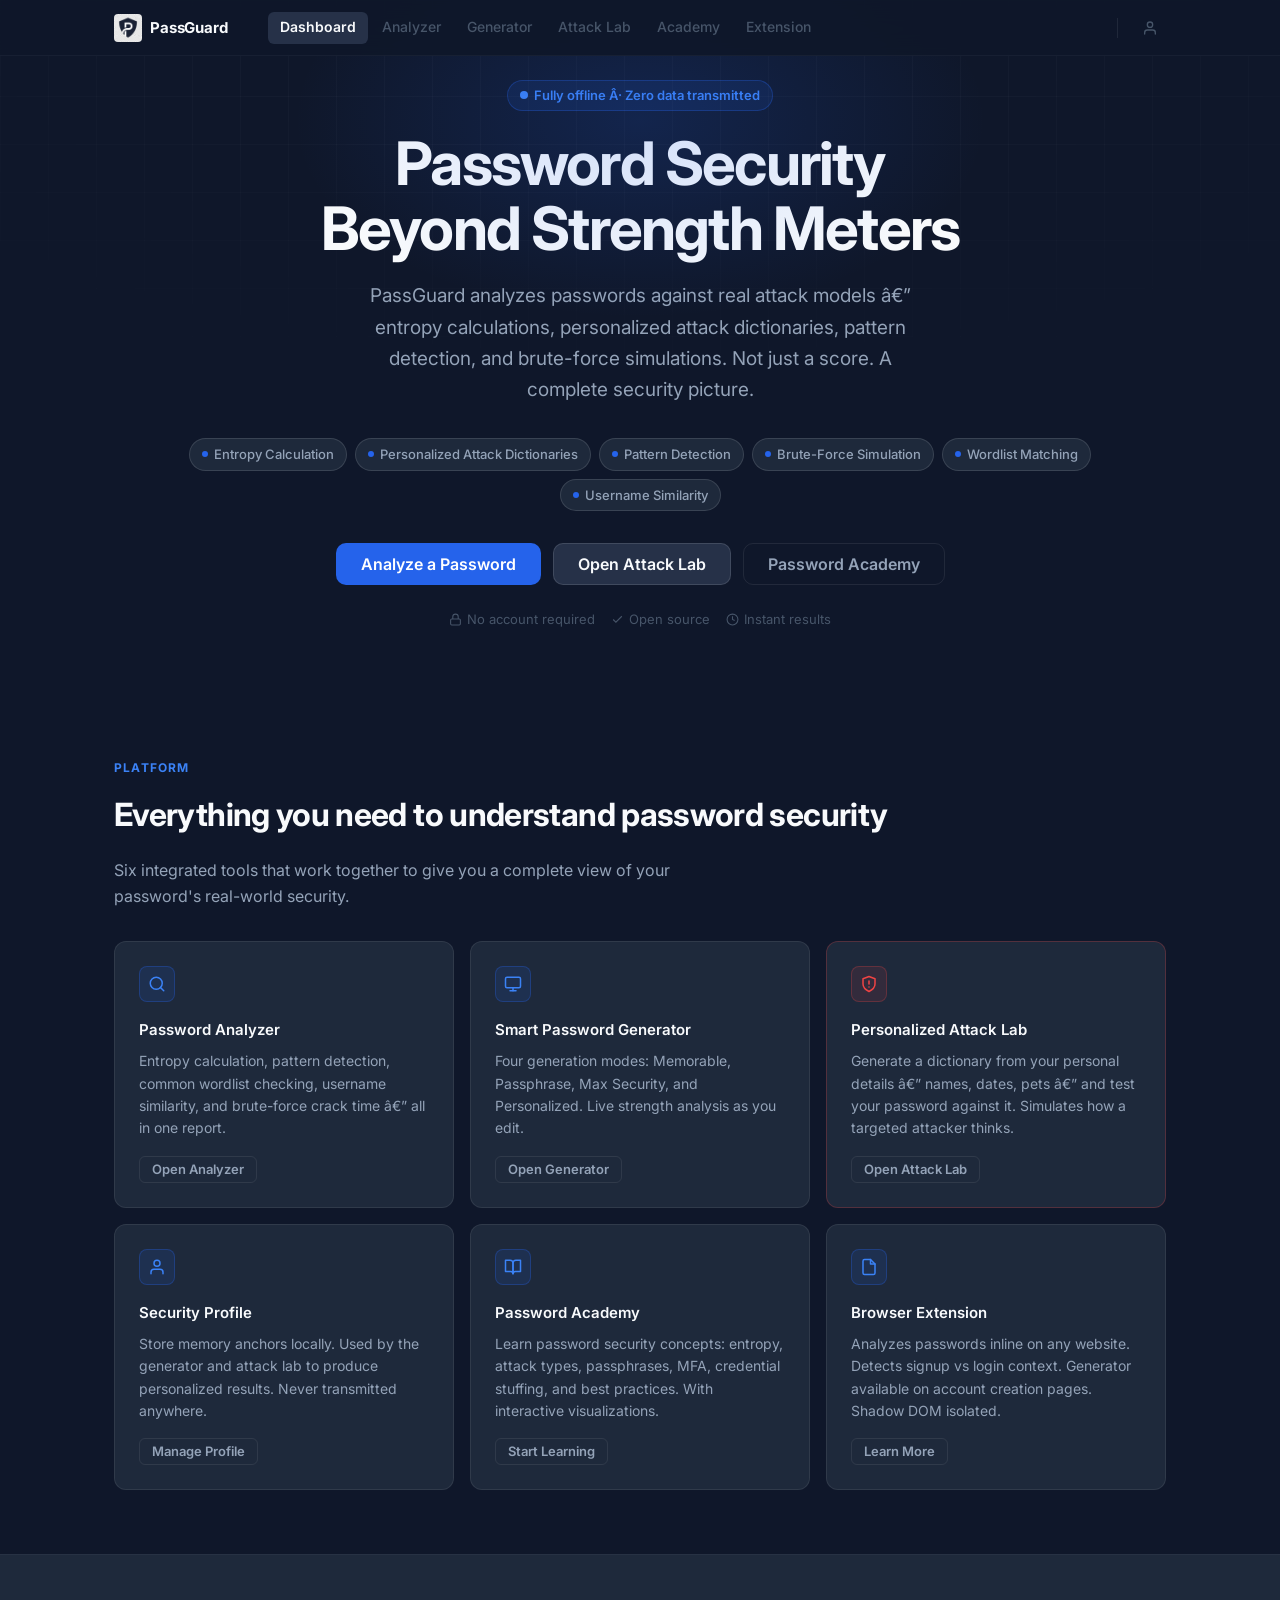
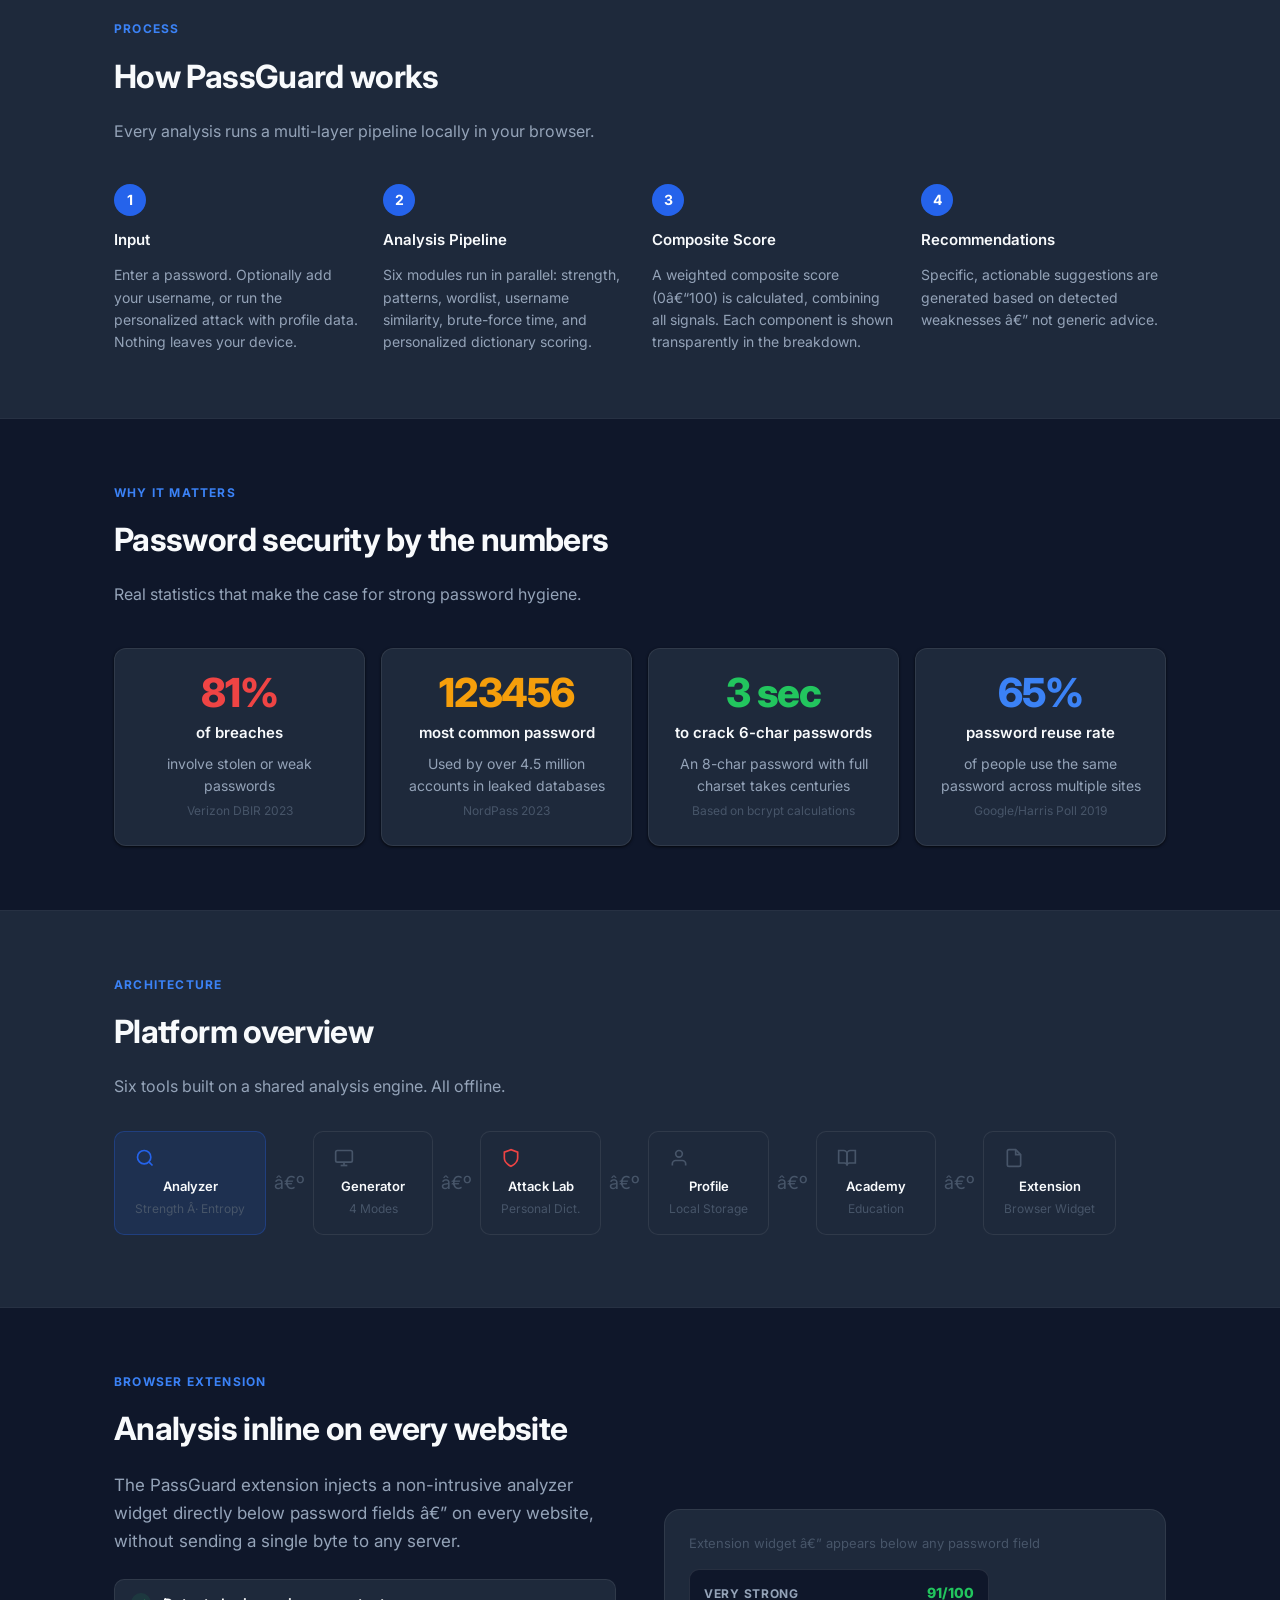
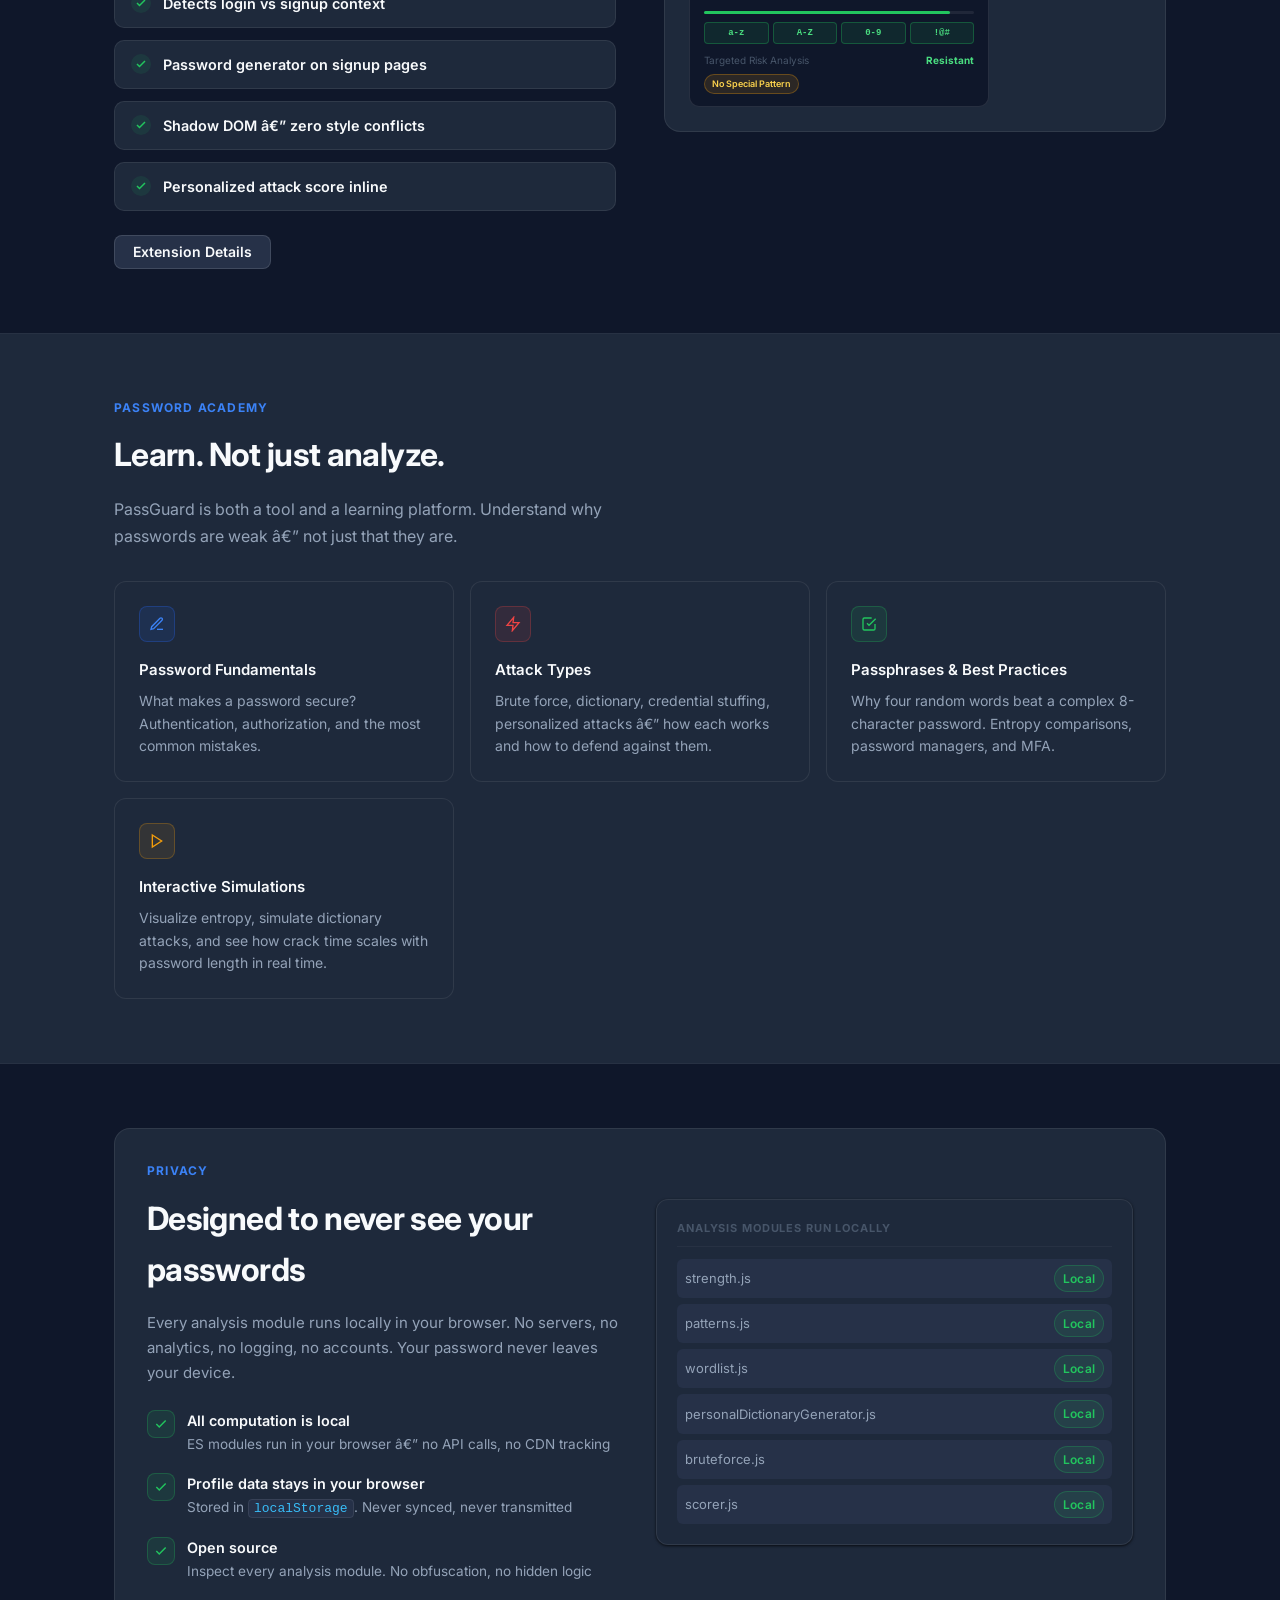
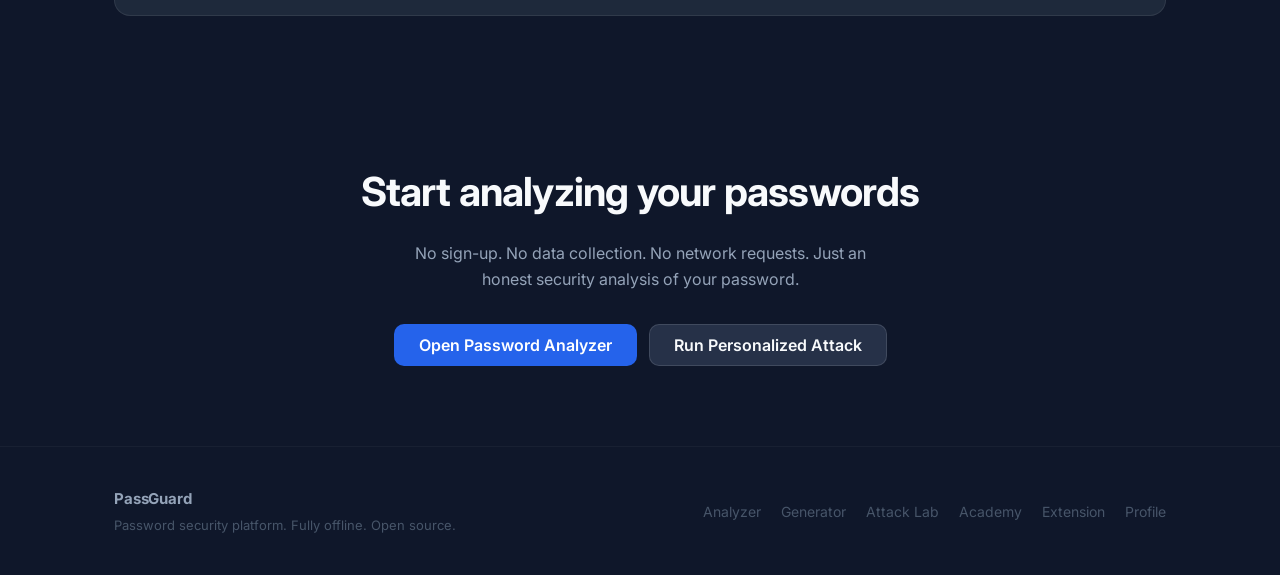
==== commit 7f54f960: "feat: replace all placeholder icons with real PassGuard logo Logo integration: - app/passguard_logo." ====
--- a/app/index.html
+++ b/app/index.html
@@ -1,14 +1,17 @@
-<!DOCTYPE html>
+﻿<!DOCTYPE html>
 <html lang="en">
 <head>
   <meta charset="UTF-8" />
   <meta name="viewport" content="width=device-width, initial-scale=1.0" />
   <meta name="description" content="PassGuard is an intelligent password security platform. Analyze passwords with entropy math, personalized attack dictionaries, pattern detection, and brute-force simulations. Fully offline." />
-  <title>PassGuard — Password Security Platform</title>
-  <link rel="icon" href="data:image/svg+xml,<svg xmlns='http://www.w3.org/2000/svg' viewBox='0 0 100 100'><rect width='100' height='100' rx='22' fill='%232563EB'/><path d='M50 18l24 9v18c0 18-24 30-24 30S26 63 26 45V27z' fill='none' stroke='white' stroke-width='6' stroke-linejoin='round'/></svg>" />
+  <title>PassGuard â€” Password Security Platform</title>
+  <link rel="icon" href="/app/favicon.png" type="image/png" />
+  <link rel="apple-touch-icon" href="/app/passguard_icon.png" />
+  <meta property="og:image" content="/app/passguard_logo.png" />
+  <meta name="theme-color" content="#0F172A" />
   <link rel="stylesheet" href="platform.css" />
   <style>
-    /* ── Dashboard-specific styles ─────────────────────────── */
+    /* â”€â”€ Dashboard-specific styles â”€â”€â”€â”€â”€â”€â”€â”€â”€â”€â”€â”€â”€â”€â”€â”€â”€â”€â”€â”€â”€â”€â”€â”€â”€â”€â”€ */
 
     /* Subtle grid background for hero */
     .dash-hero-bg {
@@ -242,7 +245,7 @@
 
 <!-- Navigation injected by nav.js -->
 
-<!-- ── Hero ────────────────────────────────────────────────── -->
+<!-- â”€â”€ Hero â”€â”€â”€â”€â”€â”€â”€â”€â”€â”€â”€â”€â”€â”€â”€â”€â”€â”€â”€â”€â”€â”€â”€â”€â”€â”€â”€â”€â”€â”€â”€â”€â”€â”€â”€â”€â”€â”€â”€â”€â”€â”€â”€â”€â”€â”€â”€â”€â”€â”€ -->
 <div class="dash-hero-wrap">
   <div class="dash-hero-bg" aria-hidden="true"></div>
   <div class="dash-hero-glow" aria-hidden="true"></div>
@@ -253,7 +256,7 @@
         <svg width="8" height="8" viewBox="0 0 8 8" aria-hidden="true">
           <circle cx="4" cy="4" r="4" fill="currentColor"/>
         </svg>
-        Fully offline · Zero data transmitted
+        Fully offline Â· Zero data transmitted
       </div>
 
       <h1 class="pg-hero__title">
@@ -261,7 +264,7 @@
       </h1>
 
       <p class="pg-hero__subtitle">
-        PassGuard analyzes passwords against real attack models — entropy calculations,
+        PassGuard analyzes passwords against real attack models â€” entropy calculations,
         personalized attack dictionaries, pattern detection, and brute-force simulations.
         Not just a score. A complete security picture.
       </p>
@@ -299,7 +302,7 @@
   </div>
 </div>
 
-<!-- ── Features ─────────────────────────────────────────────── -->
+<!-- â”€â”€ Features â”€â”€â”€â”€â”€â”€â”€â”€â”€â”€â”€â”€â”€â”€â”€â”€â”€â”€â”€â”€â”€â”€â”€â”€â”€â”€â”€â”€â”€â”€â”€â”€â”€â”€â”€â”€â”€â”€â”€â”€â”€â”€â”€â”€â”€â”€â”€ -->
 <section class="dash-section" id="features" aria-labelledby="features-title">
   <div class="pg-container">
     <div class="dash-section-label">Platform</div>
@@ -315,7 +318,7 @@
           <svg width="18" height="18" viewBox="0 0 24 24" fill="none" stroke="currentColor" stroke-width="2" stroke-linecap="round" stroke-linejoin="round"><circle cx="11" cy="11" r="8"/><line x1="21" y1="21" x2="16.65" y2="16.65"/></svg>
         </div>
         <div class="pg-feature-title">Password Analyzer</div>
-        <div class="pg-feature-desc">Entropy calculation, pattern detection, common wordlist checking, username similarity, and brute-force crack time — all in one report.</div>
+        <div class="pg-feature-desc">Entropy calculation, pattern detection, common wordlist checking, username similarity, and brute-force crack time â€” all in one report.</div>
         <a href="/app/analyzer.html" class="pg-btn pg-btn--ghost pg-btn--sm" style="margin-top:16px">Open Analyzer</a>
       </div>
 
@@ -333,7 +336,7 @@
           <svg width="18" height="18" viewBox="0 0 24 24" fill="none" stroke="currentColor" stroke-width="2" stroke-linecap="round" stroke-linejoin="round"><path d="M12 22s8-4 8-10V5l-8-3-8 3v7c0 6 8 10 8 10z"/><line x1="12" y1="8" x2="12" y2="12"/><line x1="12" y1="16" x2="12.01" y2="16"/></svg>
         </div>
         <div class="pg-feature-title">Personalized Attack Lab</div>
-        <div class="pg-feature-desc">Generate a dictionary from your personal details — names, dates, pets — and test your password against it. Simulates how a targeted attacker thinks.</div>
+        <div class="pg-feature-desc">Generate a dictionary from your personal details â€” names, dates, pets â€” and test your password against it. Simulates how a targeted attacker thinks.</div>
         <a href="/app/attack-lab.html" class="pg-btn pg-btn--ghost pg-btn--sm" style="margin-top:16px">Open Attack Lab</a>
       </div>
 
@@ -368,7 +371,7 @@
   </div>
 </section>
 
-<!-- ── How it works ──────────────────────────────────────────── -->
+<!-- â”€â”€ How it works â”€â”€â”€â”€â”€â”€â”€â”€â”€â”€â”€â”€â”€â”€â”€â”€â”€â”€â”€â”€â”€â”€â”€â”€â”€â”€â”€â”€â”€â”€â”€â”€â”€â”€â”€â”€â”€â”€â”€â”€â”€â”€â”€â”€ -->
 <section class="dash-section dash-section--alt" id="how-it-works" aria-labelledby="how-title">
   <div class="pg-container">
     <div class="dash-section-label">Process</div>
@@ -391,18 +394,18 @@
       <div class="pg-step">
         <div class="pg-step__num">3</div>
         <div class="pg-step__title">Composite Score</div>
-        <div class="pg-step__desc">A weighted composite score (0–100) is calculated, combining all signals. Each component is shown transparently in the breakdown.</div>
+        <div class="pg-step__desc">A weighted composite score (0â€“100) is calculated, combining all signals. Each component is shown transparently in the breakdown.</div>
       </div>
       <div class="pg-step">
         <div class="pg-step__num">4</div>
         <div class="pg-step__title">Recommendations</div>
-        <div class="pg-step__desc">Specific, actionable suggestions are generated based on detected weaknesses — not generic advice.</div>
+        <div class="pg-step__desc">Specific, actionable suggestions are generated based on detected weaknesses â€” not generic advice.</div>
       </div>
     </div>
   </div>
 </section>
 
-<!-- ── Security stats ────────────────────────────────────────── -->
+<!-- â”€â”€ Security stats â”€â”€â”€â”€â”€â”€â”€â”€â”€â”€â”€â”€â”€â”€â”€â”€â”€â”€â”€â”€â”€â”€â”€â”€â”€â”€â”€â”€â”€â”€â”€â”€â”€â”€â”€â”€â”€â”€â”€â”€â”€â”€ -->
 <section class="dash-section" id="stats" aria-labelledby="stats-title">
   <div class="pg-container">
     <div class="dash-section-label">Why it matters</div>
@@ -438,7 +441,7 @@
   </div>
 </section>
 
-<!-- ── Architecture preview ──────────────────────────────────── -->
+<!-- â”€â”€ Architecture preview â”€â”€â”€â”€â”€â”€â”€â”€â”€â”€â”€â”€â”€â”€â”€â”€â”€â”€â”€â”€â”€â”€â”€â”€â”€â”€â”€â”€â”€â”€â”€â”€â”€â”€â”€â”€ -->
 <section class="dash-section dash-section--alt" id="architecture" aria-labelledby="arch-title">
   <div class="pg-container">
     <div class="dash-section-label">Architecture</div>
@@ -451,9 +454,9 @@
           <svg width="20" height="20" viewBox="0 0 24 24" fill="none" stroke="currentColor" stroke-width="2"><circle cx="11" cy="11" r="8"/><line x1="21" y1="21" x2="16.65" y2="16.65"/></svg>
         </div>
         <div class="dash-arch-node__label">Analyzer</div>
-        <div class="dash-arch-node__sub">Strength · Entropy</div>
-      </div>
-      <div class="dash-arch-arrow" aria-hidden="true">›</div>
+        <div class="dash-arch-node__sub">Strength Â· Entropy</div>
+      </div>
+      <div class="dash-arch-arrow" aria-hidden="true">â€º</div>
       <div class="dash-arch-node" role="listitem">
         <div style="font-size:1.25rem;color:var(--text-muted)">
           <svg width="20" height="20" viewBox="0 0 24 24" fill="none" stroke="currentColor" stroke-width="2"><rect x="2" y="3" width="20" height="14" rx="2"/><line x1="8" y1="21" x2="16" y2="21"/><line x1="12" y1="17" x2="12" y2="21"/></svg>
@@ -461,7 +464,7 @@
         <div class="dash-arch-node__label">Generator</div>
         <div class="dash-arch-node__sub">4 Modes</div>
       </div>
-      <div class="dash-arch-arrow" aria-hidden="true">›</div>
+      <div class="dash-arch-arrow" aria-hidden="true">â€º</div>
       <div class="dash-arch-node" role="listitem">
         <div style="font-size:1.25rem;color:var(--danger)">
           <svg width="20" height="20" viewBox="0 0 24 24" fill="none" stroke="currentColor" stroke-width="2"><path d="M12 22s8-4 8-10V5l-8-3-8 3v7c0 6 8 10 8 10z"/></svg>
@@ -469,7 +472,7 @@
         <div class="dash-arch-node__label">Attack Lab</div>
         <div class="dash-arch-node__sub">Personal Dict.</div>
       </div>
-      <div class="dash-arch-arrow" aria-hidden="true">›</div>
+      <div class="dash-arch-arrow" aria-hidden="true">â€º</div>
       <div class="dash-arch-node" role="listitem">
         <div style="font-size:1.25rem;color:var(--text-muted)">
           <svg width="20" height="20" viewBox="0 0 24 24" fill="none" stroke="currentColor" stroke-width="2"><path d="M20 21v-2a4 4 0 0 0-4-4H8a4 4 0 0 0-4 4v2"/><circle cx="12" cy="7" r="4"/></svg>
@@ -477,7 +480,7 @@
         <div class="dash-arch-node__label">Profile</div>
         <div class="dash-arch-node__sub">Local Storage</div>
       </div>
-      <div class="dash-arch-arrow" aria-hidden="true">›</div>
+      <div class="dash-arch-arrow" aria-hidden="true">â€º</div>
       <div class="dash-arch-node" role="listitem">
         <div style="font-size:1.25rem;color:var(--text-muted)">
           <svg width="20" height="20" viewBox="0 0 24 24" fill="none" stroke="currentColor" stroke-width="2"><path d="M2 3h6a4 4 0 0 1 4 4v14a3 3 0 0 0-3-3H2z"/><path d="M22 3h-6a4 4 0 0 0-4 4v14a3 3 0 0 1 3-3h7z"/></svg>
@@ -485,7 +488,7 @@
         <div class="dash-arch-node__label">Academy</div>
         <div class="dash-arch-node__sub">Education</div>
       </div>
-      <div class="dash-arch-arrow" aria-hidden="true">›</div>
+      <div class="dash-arch-arrow" aria-hidden="true">â€º</div>
       <div class="dash-arch-node" role="listitem">
         <div style="font-size:1.25rem;color:var(--text-muted)">
           <svg width="20" height="20" viewBox="0 0 24 24" fill="none" stroke="currentColor" stroke-width="2"><path d="M14 2H6a2 2 0 0 0-2 2v16a2 2 0 0 0 2 2h12a2 2 0 0 0 2-2V8z"/><polyline points="14 2 14 8 20 8"/></svg>
@@ -497,7 +500,7 @@
   </div>
 </section>
 
-<!-- ── Extension preview ─────────────────────────────────────── -->
+<!-- â”€â”€ Extension preview â”€â”€â”€â”€â”€â”€â”€â”€â”€â”€â”€â”€â”€â”€â”€â”€â”€â”€â”€â”€â”€â”€â”€â”€â”€â”€â”€â”€â”€â”€â”€â”€â”€â”€â”€â”€â”€â”€â”€ -->
 <section class="dash-section" id="extension" aria-labelledby="ext-title">
   <div class="pg-container">
     <div style="display:grid; grid-template-columns:1fr 1fr; gap:var(--sp-12); align-items:center;">
@@ -505,7 +508,7 @@
         <div class="dash-section-label">Browser Extension</div>
         <h2 class="dash-section-title" id="ext-title">Analysis inline on every website</h2>
         <p class="pg-body-lg pg-mb-6">
-          The PassGuard extension injects a non-intrusive analyzer widget directly below password fields — on every website, without sending a single byte to any server.
+          The PassGuard extension injects a non-intrusive analyzer widget directly below password fields â€” on every website, without sending a single byte to any server.
         </p>
         <div class="pg-checklist">
           <div class="pg-check-item">
@@ -524,7 +527,7 @@
             <div class="pg-check-icon pg-check-icon--ok">
               <svg width="12" height="12" viewBox="0 0 24 24" fill="none" stroke="currentColor" stroke-width="3"><polyline points="20 6 9 17 4 12"/></svg>
             </div>
-            <div><div class="pg-check-title">Shadow DOM — zero style conflicts</div></div>
+            <div><div class="pg-check-title">Shadow DOM â€” zero style conflicts</div></div>
           </div>
           <div class="pg-check-item">
             <div class="pg-check-icon pg-check-icon--ok">
@@ -538,7 +541,7 @@
 
       <!-- Widget mockup -->
       <div class="dash-ext-preview">
-        <div class="pg-caption pg-mb-4" style="color:var(--text-muted)">Extension widget — appears below any password field</div>
+        <div class="pg-caption pg-mb-4" style="color:var(--text-muted)">Extension widget â€” appears below any password field</div>
         <div class="dash-ext-widget">
           <div class="dash-ext-row">
             <span class="dash-ext-label">Very Strong</span>
@@ -566,13 +569,13 @@
   </div>
 </section>
 
-<!-- ── Academy teaser ────────────────────────────────────────── -->
+<!-- â”€â”€ Academy teaser â”€â”€â”€â”€â”€â”€â”€â”€â”€â”€â”€â”€â”€â”€â”€â”€â”€â”€â”€â”€â”€â”€â”€â”€â”€â”€â”€â”€â”€â”€â”€â”€â”€â”€â”€â”€â”€â”€â”€â”€â”€â”€ -->
 <section class="dash-section dash-section--alt" id="academy" aria-labelledby="academy-title">
   <div class="pg-container">
     <div class="dash-section-label">Password Academy</div>
     <h2 class="dash-section-title" id="academy-title">Learn. Not just analyze.</h2>
     <p class="dash-section-subtitle pg-mb-8">
-      PassGuard is both a tool and a learning platform. Understand why passwords are weak — not just that they are.
+      PassGuard is both a tool and a learning platform. Understand why passwords are weak â€” not just that they are.
     </p>
 
     <div class="pg-feature-grid pg-stagger">
@@ -584,7 +587,7 @@
       <a href="/app/academy.html#attacks" class="pg-feature-card" style="text-decoration:none">
         <div class="pg-feature-icon" style="background:var(--danger-subtle);border-color:var(--danger-border);color:var(--danger)"><svg width="16" height="16" viewBox="0 0 24 24" fill="none" stroke="currentColor" stroke-width="2"><polygon points="13 2 3 14 12 14 11 22 21 10 12 10 13 2"/></svg></div>
         <div class="pg-feature-title">Attack Types</div>
-        <div class="pg-feature-desc">Brute force, dictionary, credential stuffing, personalized attacks — how each works and how to defend against them.</div>
+        <div class="pg-feature-desc">Brute force, dictionary, credential stuffing, personalized attacks â€” how each works and how to defend against them.</div>
       </a>
       <a href="/app/academy.html#passphrases" class="pg-feature-card" style="text-decoration:none">
         <div class="pg-feature-icon" style="background:var(--success-subtle);border-color:var(--success-border);color:var(--success)"><svg width="16" height="16" viewBox="0 0 24 24" fill="none" stroke="currentColor" stroke-width="2"><polyline points="9 11 12 14 22 4"/><path d="M21 12v7a2 2 0 0 1-2 2H5a2 2 0 0 1-2-2V5a2 2 0 0 1 2-2h11"/></svg></div>
@@ -600,7 +603,7 @@
   </div>
 </section>
 
-<!-- ── Privacy ───────────────────────────────────────────────── -->
+<!-- â”€â”€ Privacy â”€â”€â”€â”€â”€â”€â”€â”€â”€â”€â”€â”€â”€â”€â”€â”€â”€â”€â”€â”€â”€â”€â”€â”€â”€â”€â”€â”€â”€â”€â”€â”€â”€â”€â”€â”€â”€â”€â”€â”€â”€â”€â”€â”€â”€â”€â”€â”€â”€ -->
 <section class="dash-section" id="privacy" aria-labelledby="privacy-title">
   <div class="pg-container">
     <div class="dash-privacy">
@@ -617,7 +620,7 @@
           </div>
           <div>
             <div class="pg-check-title">All computation is local</div>
-            <div class="pg-check-desc">ES modules run in your browser — no API calls, no CDN tracking</div>
+            <div class="pg-check-desc">ES modules run in your browser â€” no API calls, no CDN tracking</div>
           </div>
         </div>
         <div class="dash-privacy-point">
@@ -675,7 +678,7 @@
   </div>
 </section>
 
-<!-- ── CTA ───────────────────────────────────────────────────── -->
+<!-- â”€â”€ CTA â”€â”€â”€â”€â”€â”€â”€â”€â”€â”€â”€â”€â”€â”€â”€â”€â”€â”€â”€â”€â”€â”€â”€â”€â”€â”€â”€â”€â”€â”€â”€â”€â”€â”€â”€â”€â”€â”€â”€â”€â”€â”€â”€â”€â”€â”€â”€â”€â”€â”€â”€â”€â”€ -->
 <section class="dash-cta" id="cta" aria-labelledby="cta-title">
   <div class="pg-container">
     <h2 class="dash-cta__title" id="cta-title">Start analyzing your passwords</h2>
@@ -689,7 +692,7 @@
   </div>
 </section>
 
-<!-- ── Footer ────────────────────────────────────────────────── -->
+<!-- â”€â”€ Footer â”€â”€â”€â”€â”€â”€â”€â”€â”€â”€â”€â”€â”€â”€â”€â”€â”€â”€â”€â”€â”€â”€â”€â”€â”€â”€â”€â”€â”€â”€â”€â”€â”€â”€â”€â”€â”€â”€â”€â”€â”€â”€â”€â”€â”€â”€â”€â”€â”€â”€ -->
 <footer class="pg-footer" aria-label="Site footer">
   <div class="pg-container">
     <div class="pg-footer__inner">
